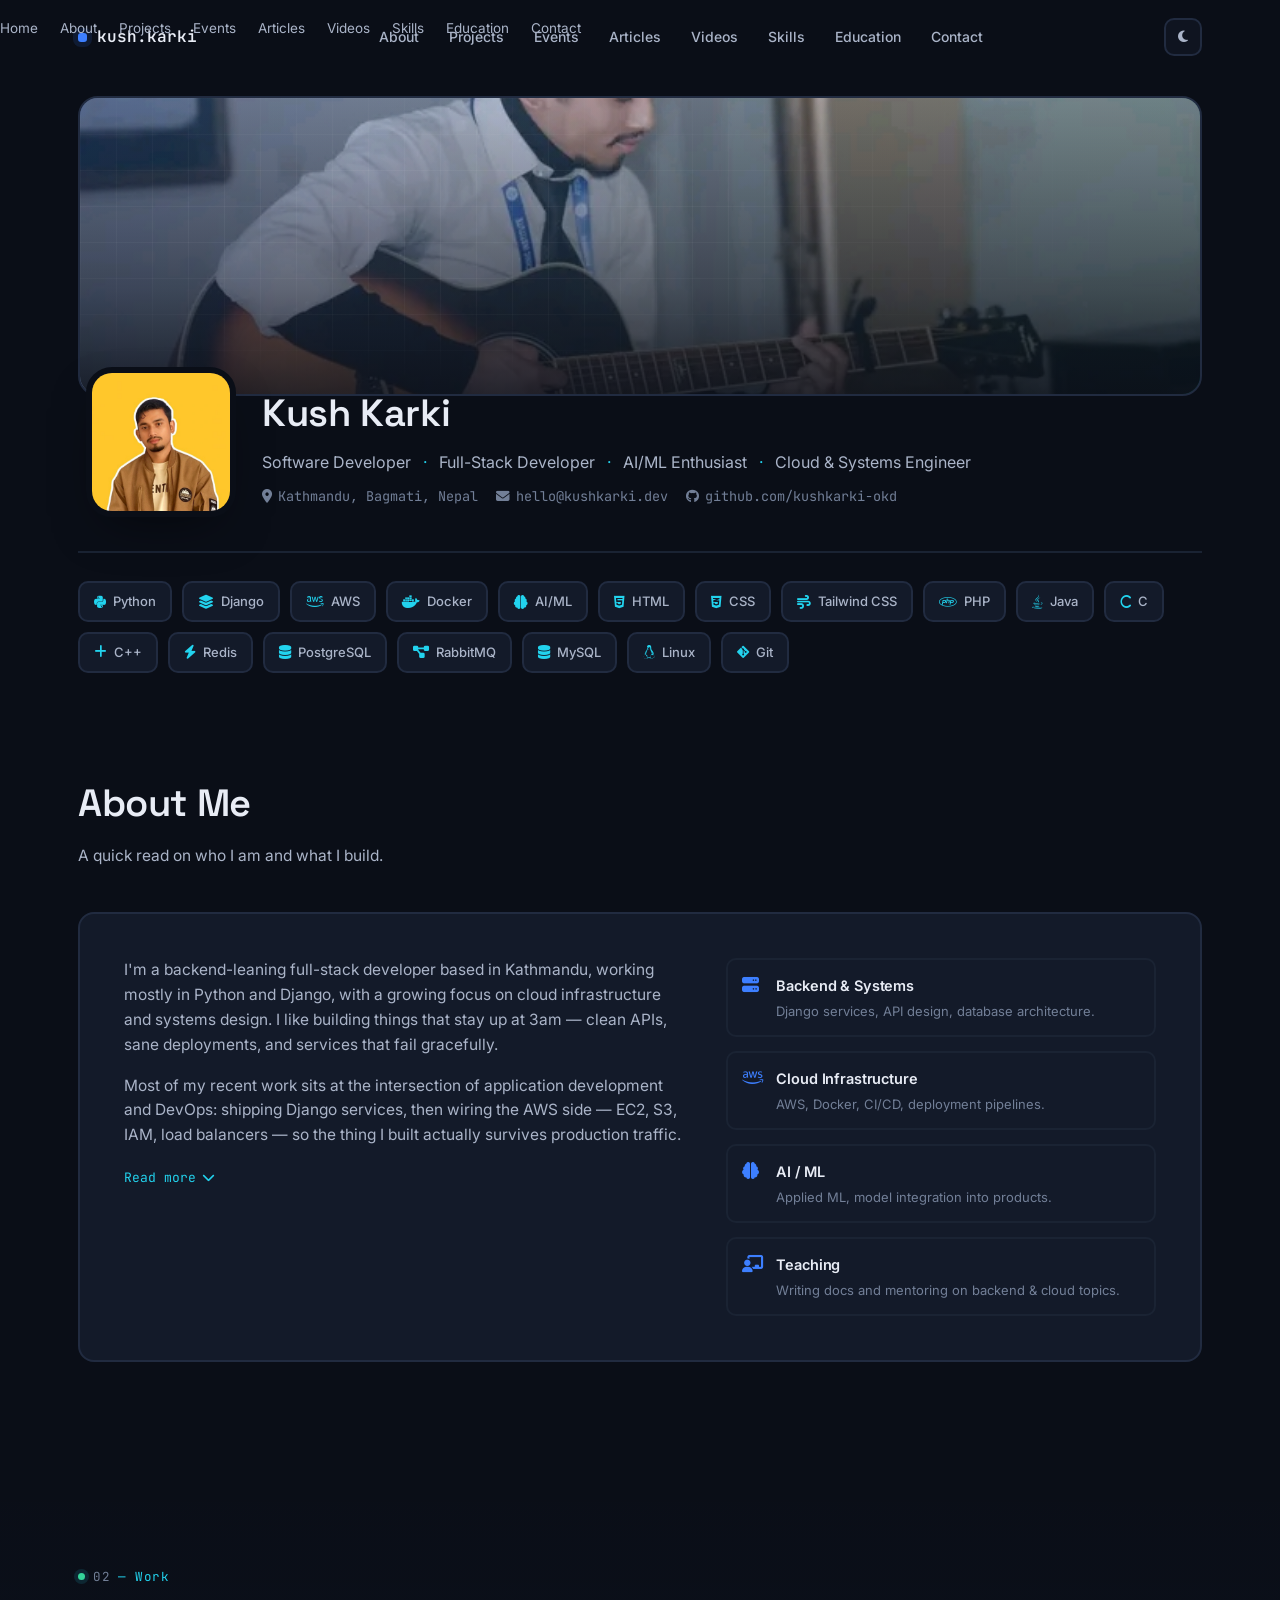
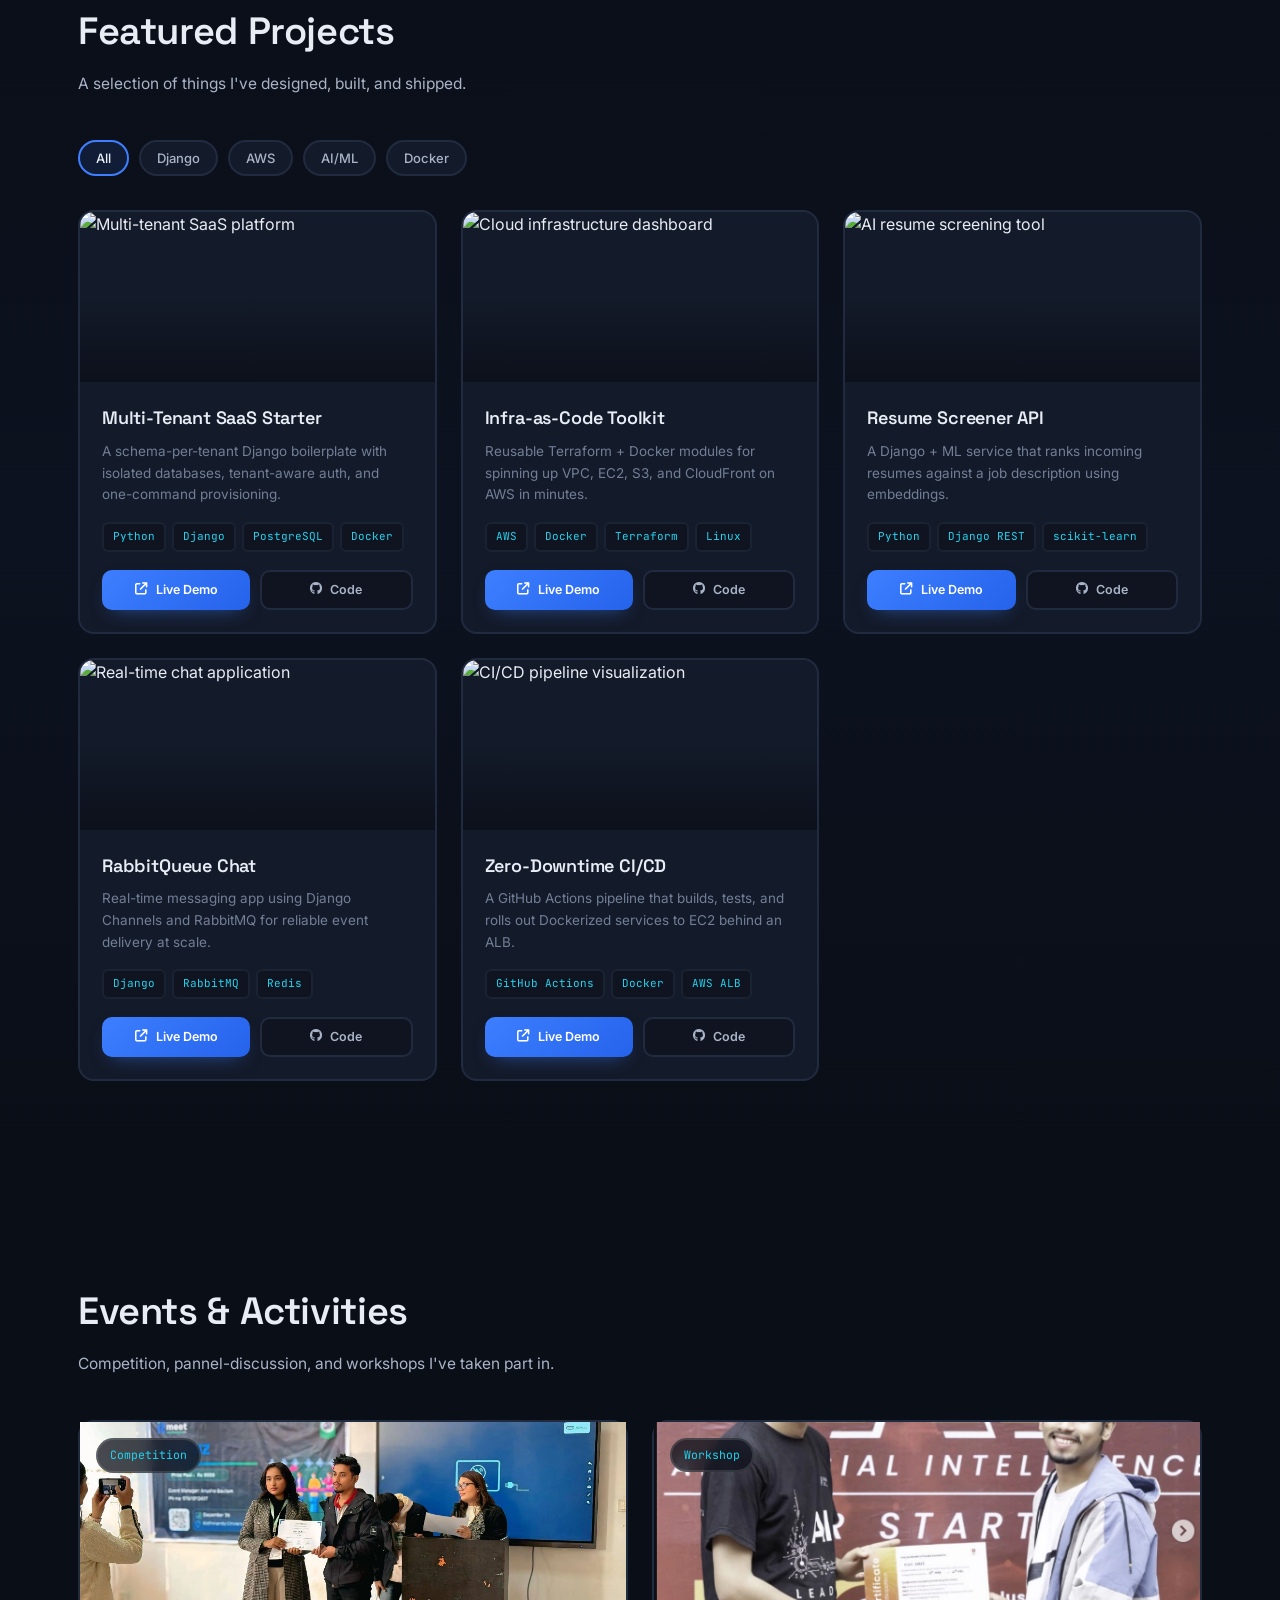
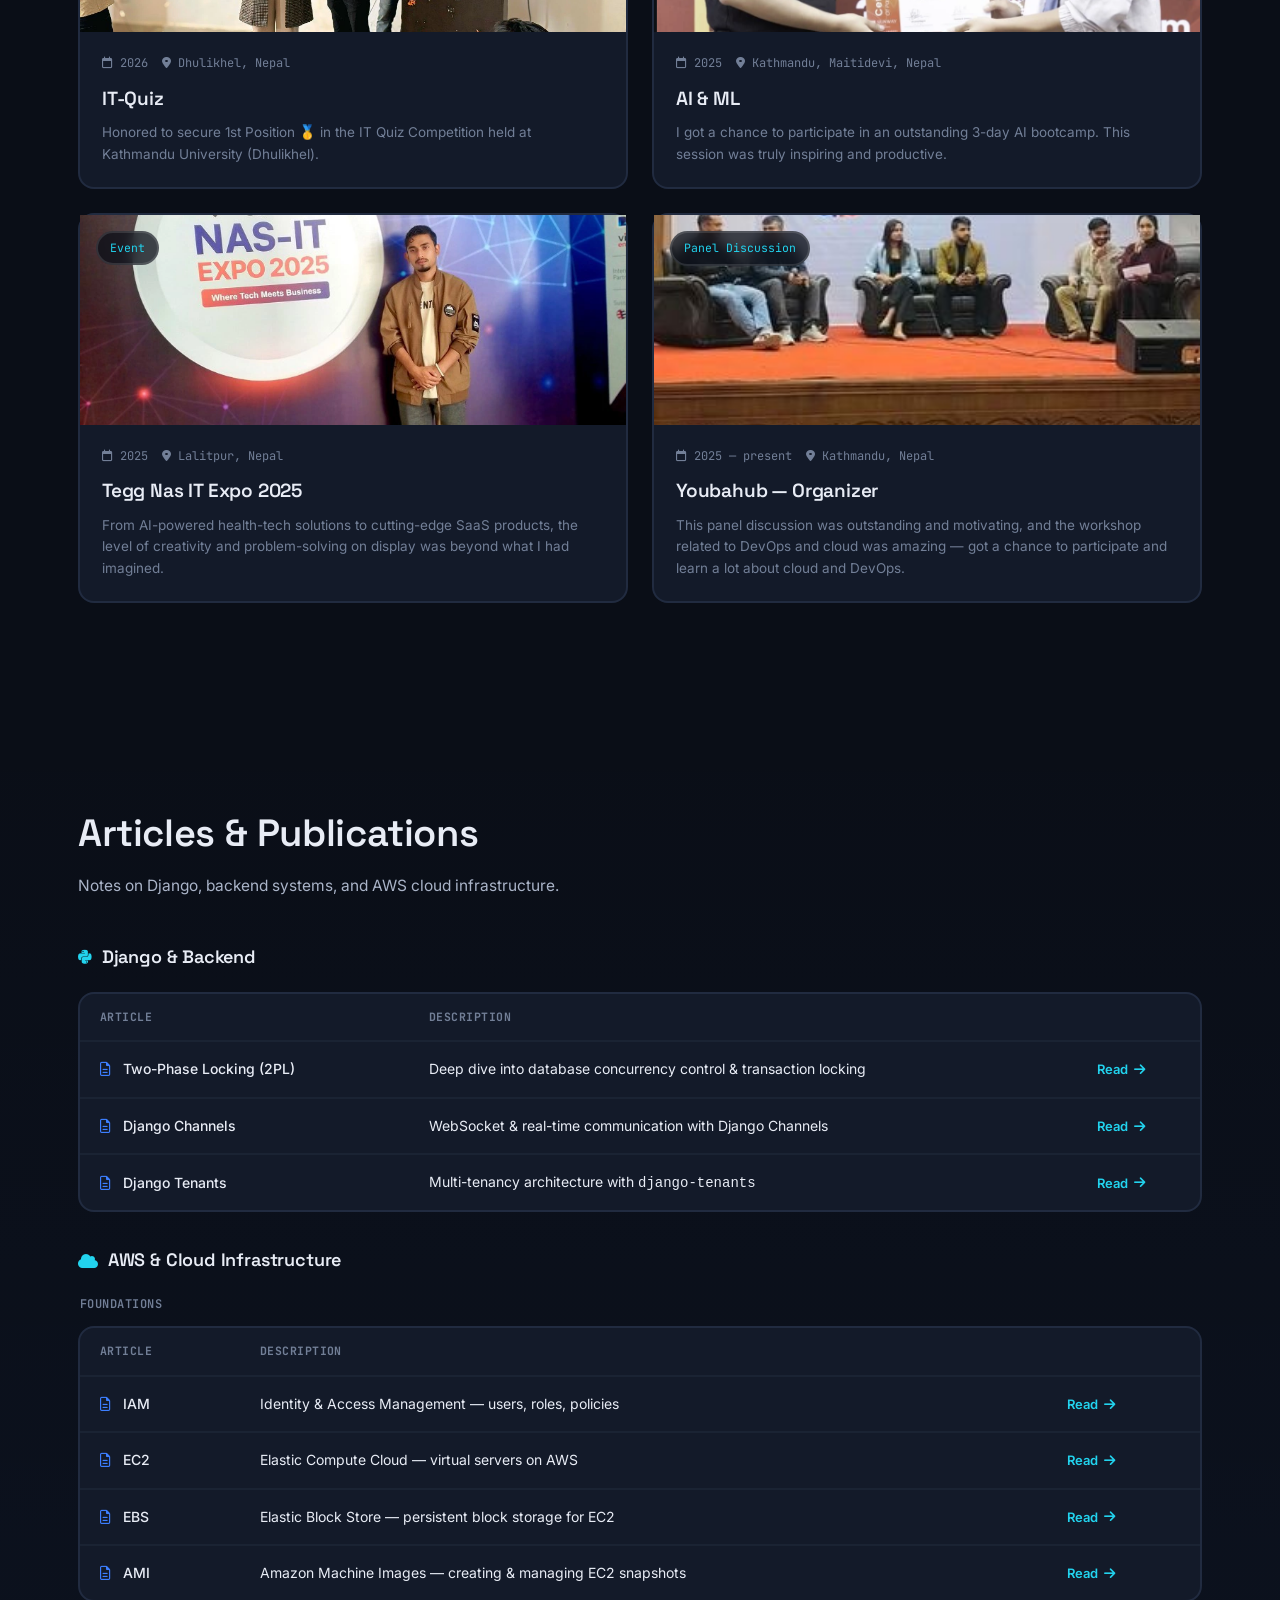
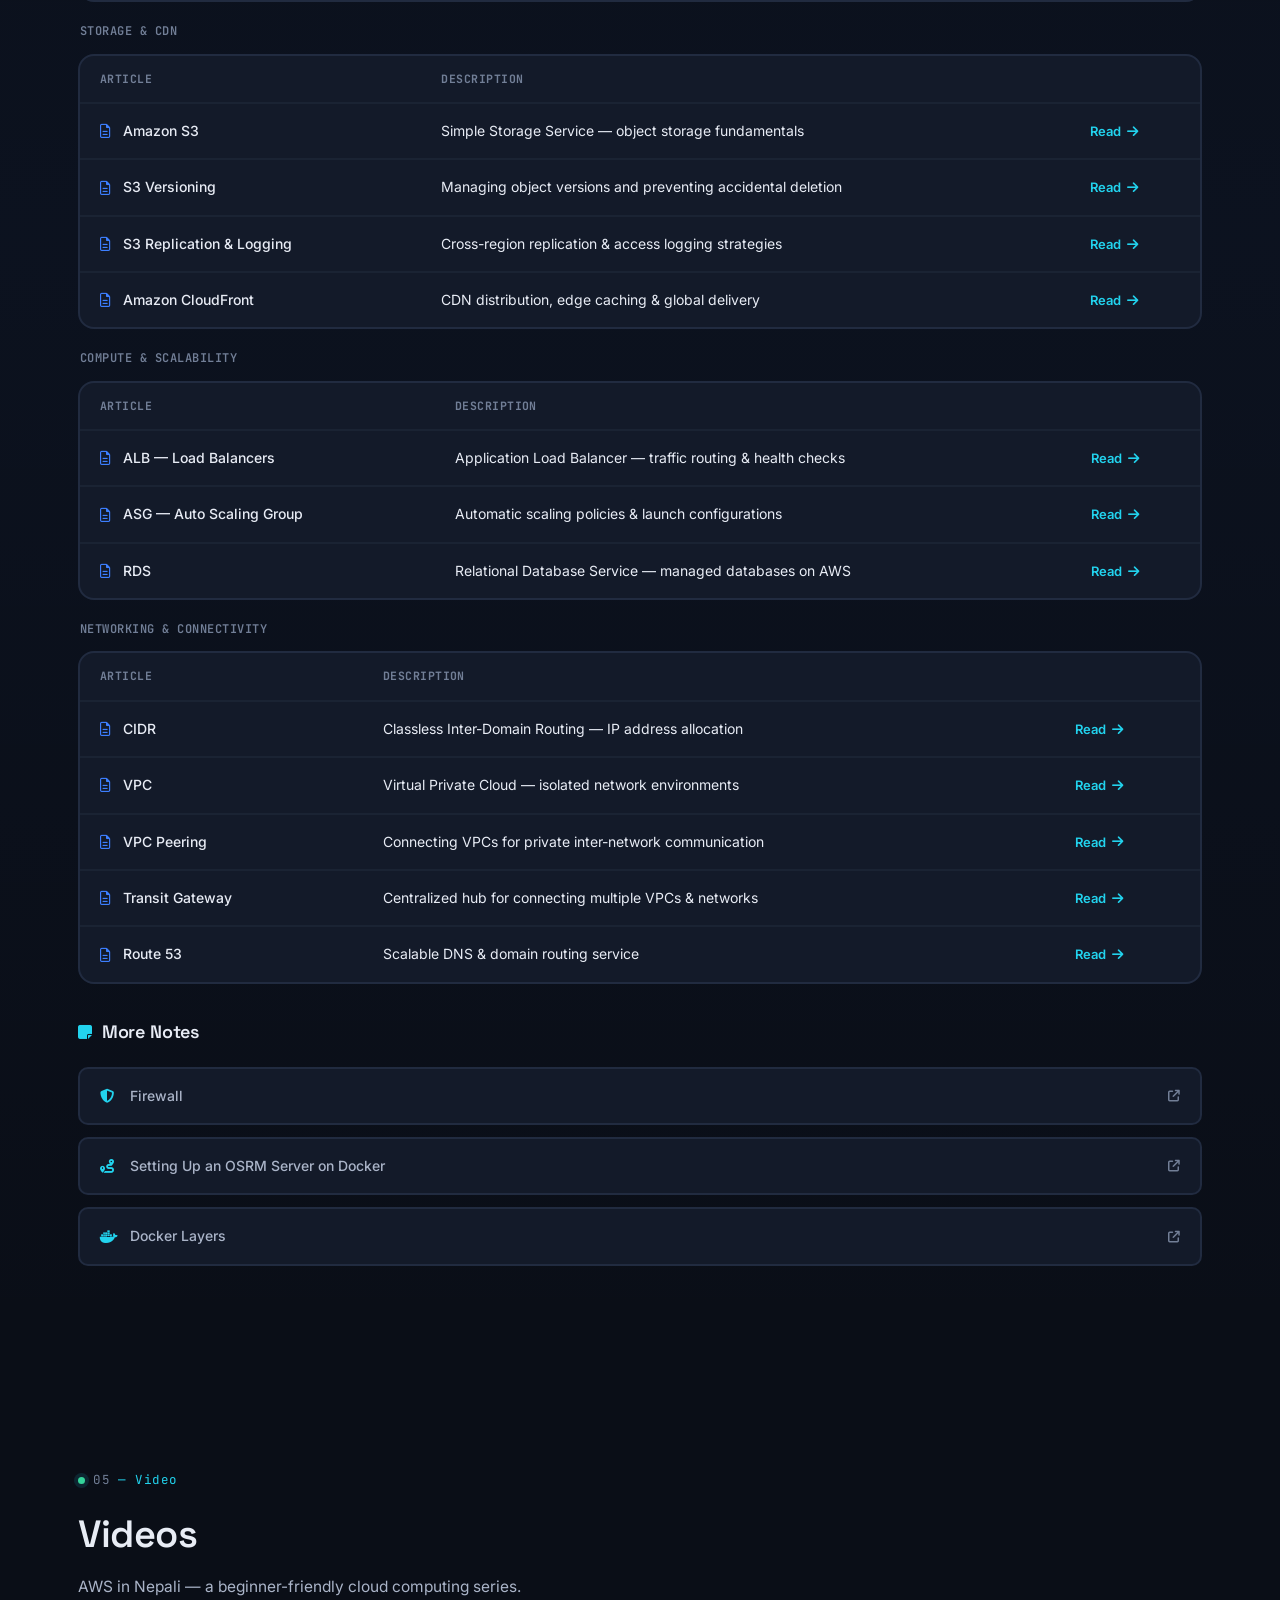
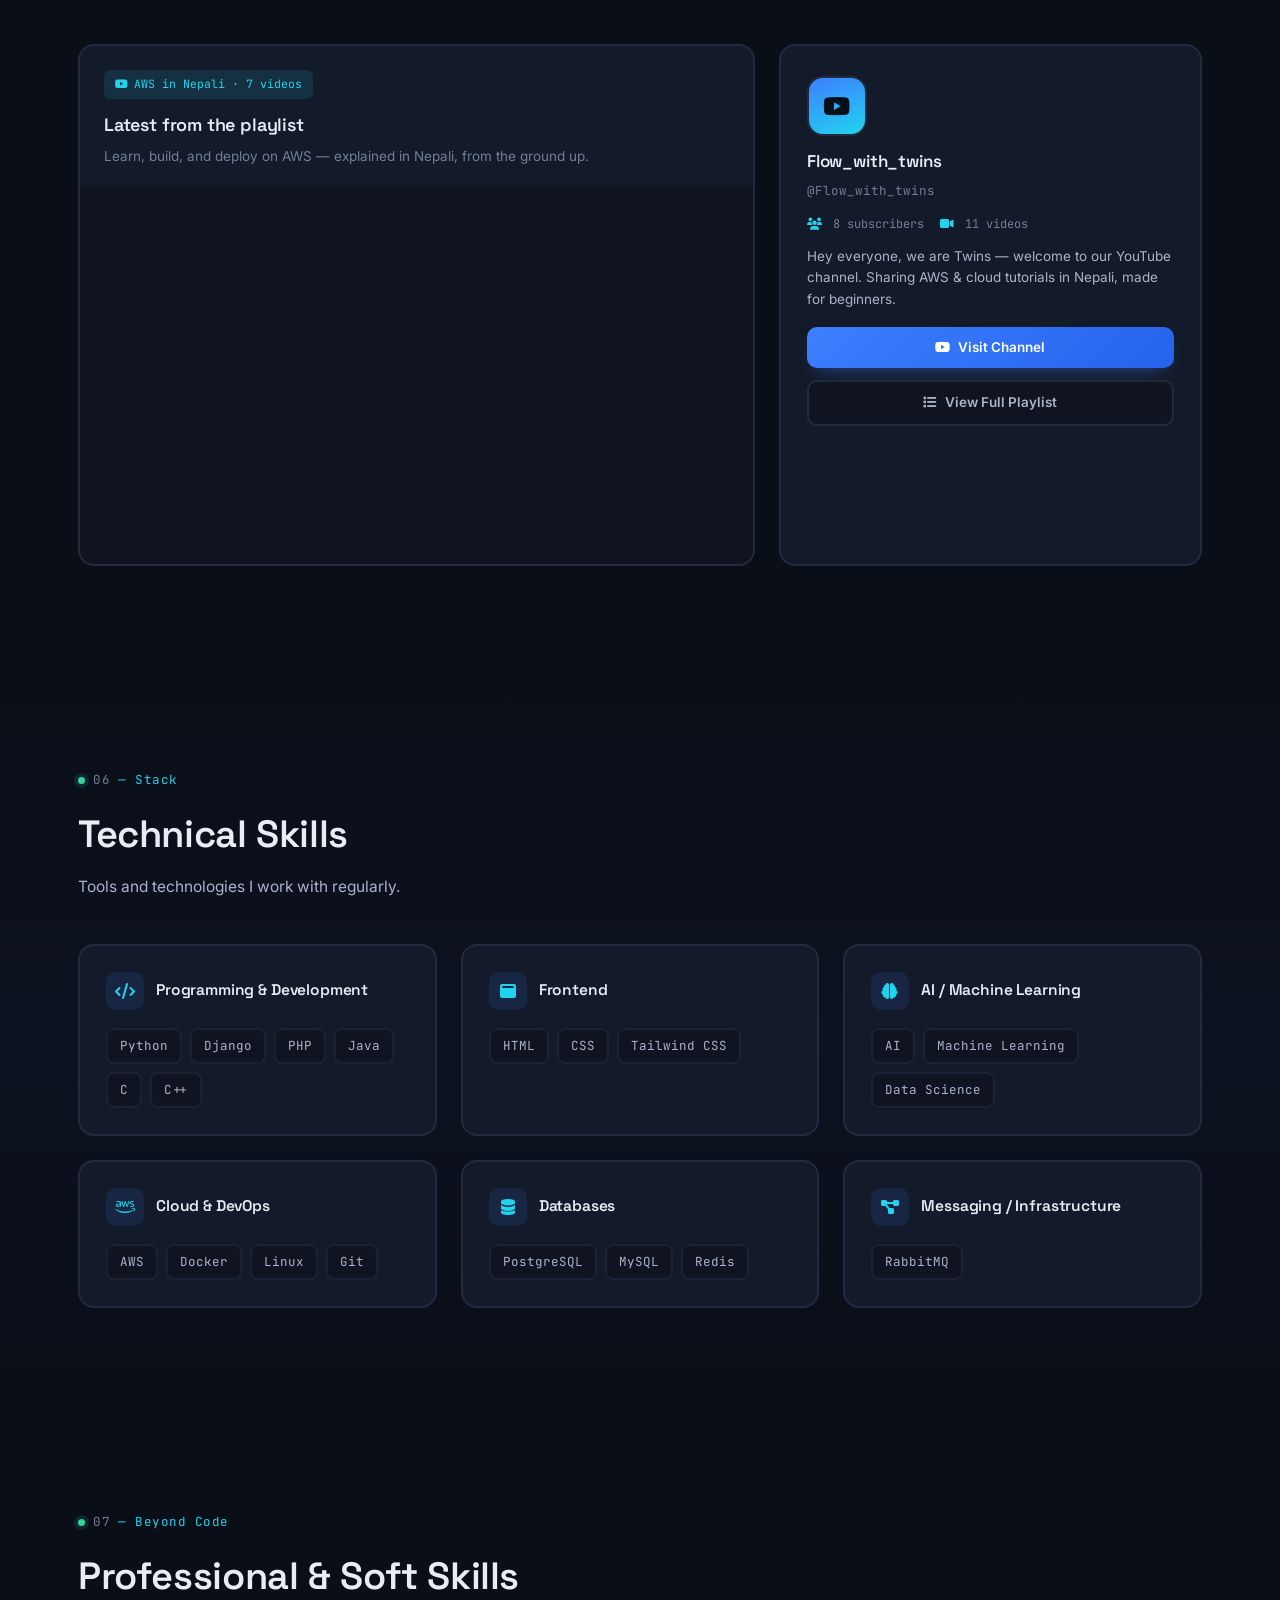
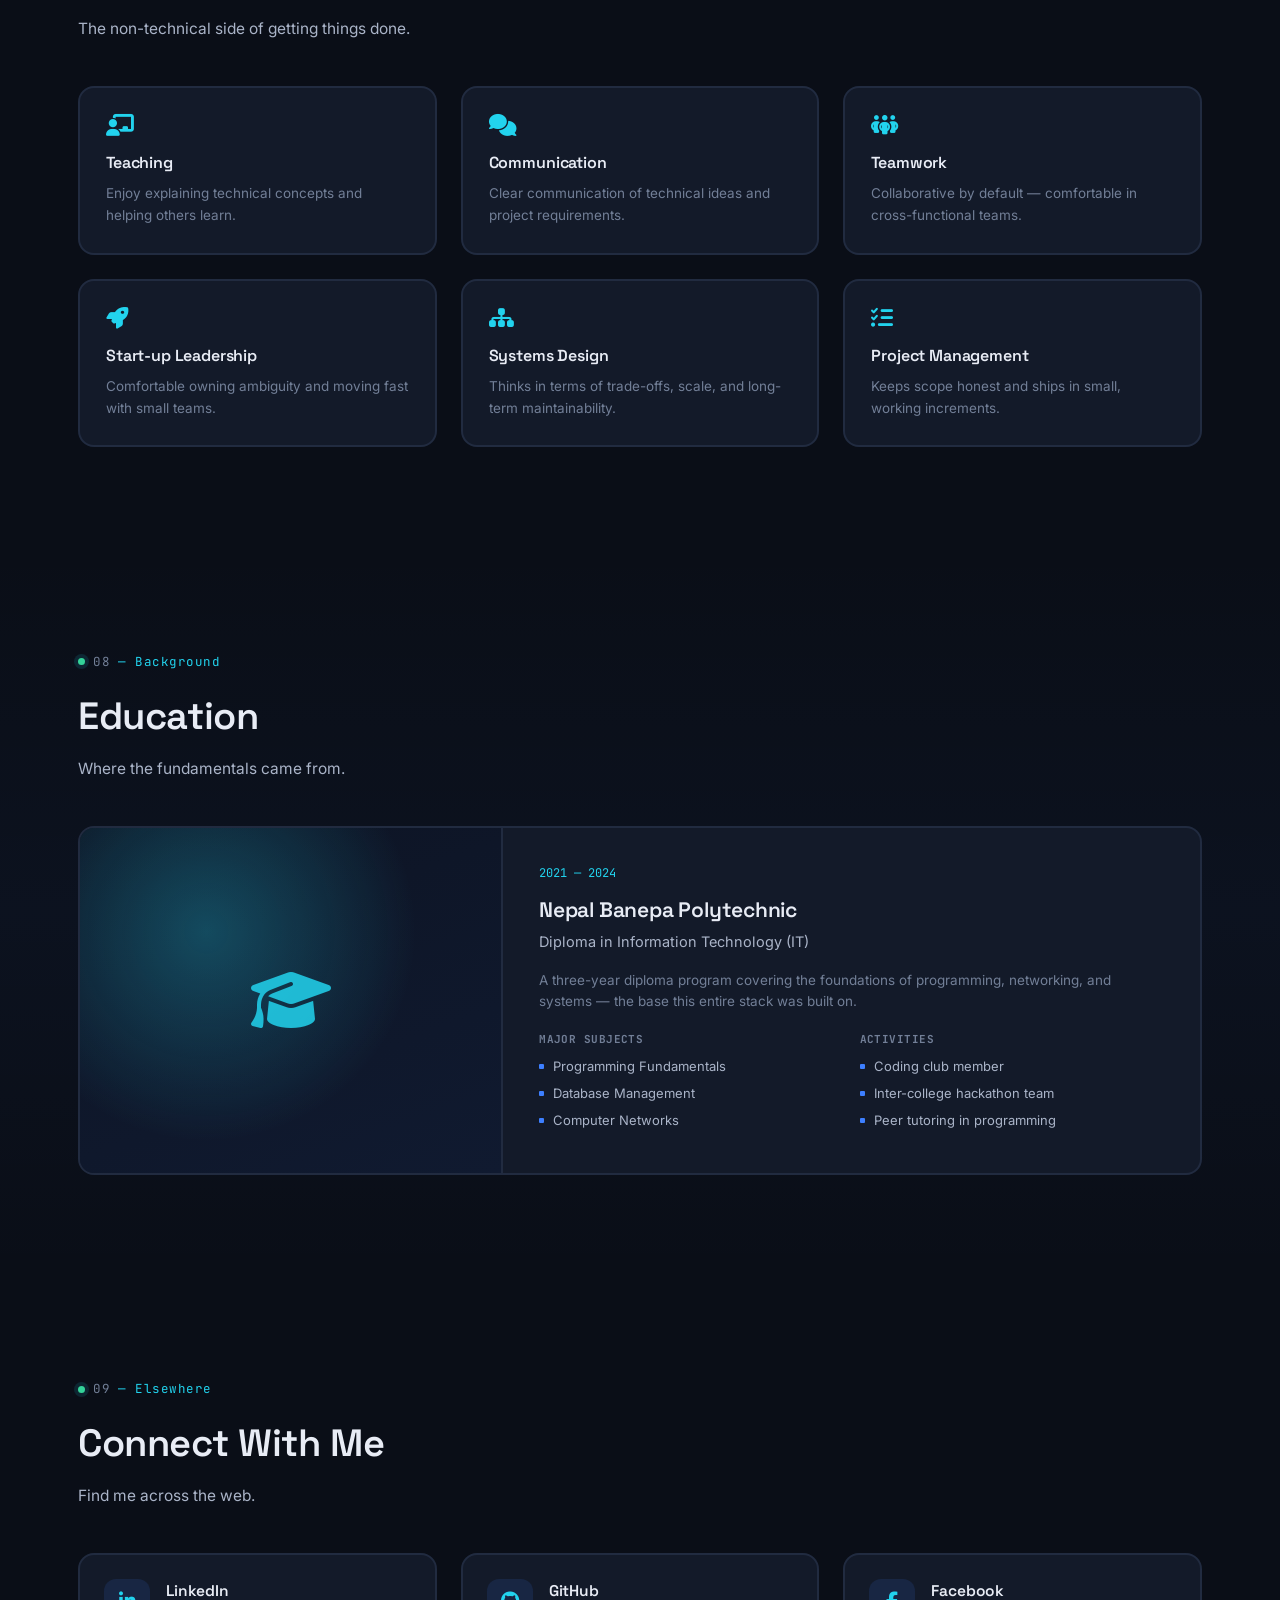
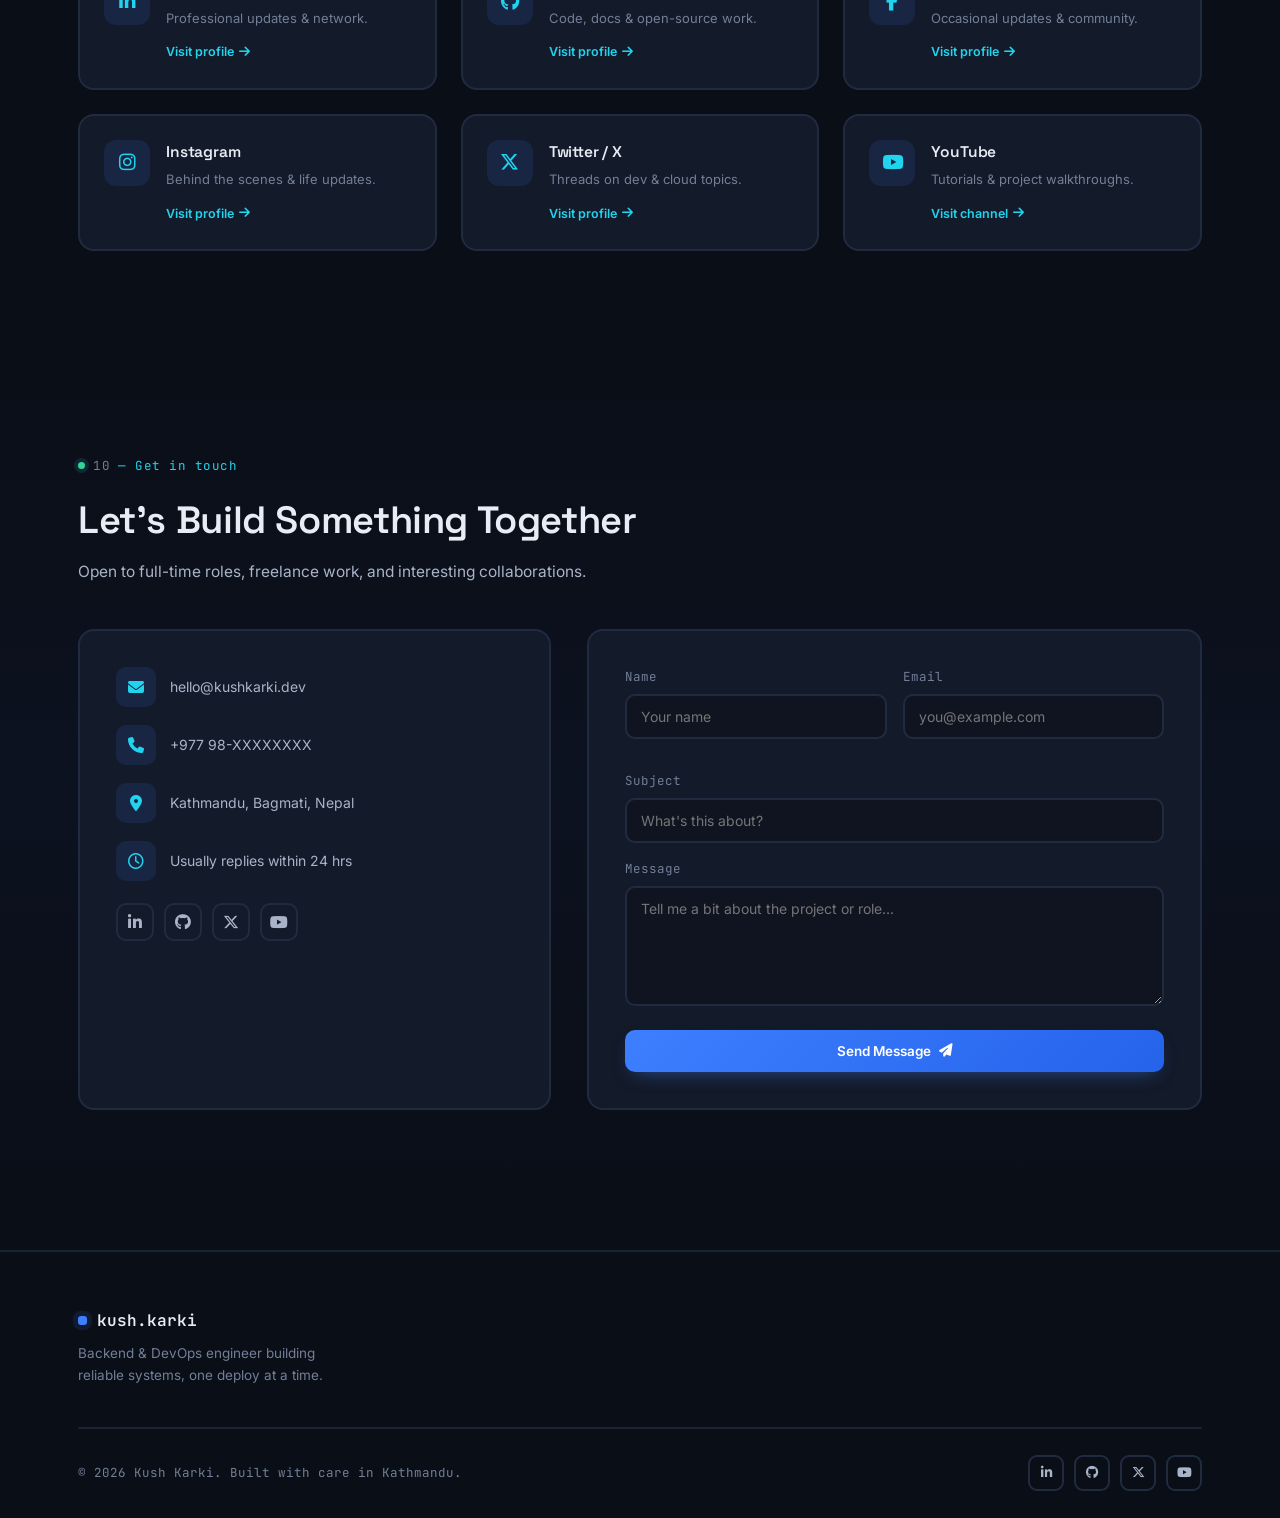
==== potfolio.html @ 8dac7d65 "my potfolio" ====
<!DOCTYPE html>
<html lang="en">
<head>
<meta charset="UTF-8">
<meta name="viewport" content="width=device-width, initial-scale=1.0">
<title>Kush Karki — Backend & DevOps Engineer</title>
<link rel="preconnect" href="https://fonts.googleapis.com">
<link href="https://fonts.googleapis.com/css2?family=Space+Grotesk:wght@400;500;600;700&family=Inter:wght@400;500;600;700&family=JetBrains+Mono:wght@400;500;600&display=swap" rel="stylesheet">
<link rel="stylesheet" href="https://cdnjs.cloudflare.com/ajax/libs/font-awesome/6.5.1/css/all.min.css">
<link rel="stylesheet" href="potfolio.css">
</head>
<body>


<div id="progress"></div>
 
<!-- NAV -->
<nav id="mainNav">
  <div class="wrap navrow">
    <a href="#home" class="logo"><span class="dot"></span>kush.karki</a>
    <ul class="navlinks" id="navLinks">
      <li><a href="#about">About</a></li>
      <li><a href="#projects">Projects</a></li>
      <li><a href="#events">Events</a></li>
      <li><a href="#articles">Articles</a></li>
      <li><a href="#videos">Videos</a></li>
      <li><a href="#skills">Skills</a></li>
      <li><a href="#education">Education</a></li>
      <li><a href="#contact">Contact</a></li>
    </ul>
    <div class="navactions">
      <button class="icon-btn" id="themeToggle" title="Toggle theme"><i class="fa-solid fa-moon"></i></button>
      <button class="icon-btn hamburger" id="hamburger" title="Menu"><i class="fa-solid fa-bars"></i></button>
    </div>
  </div>
</nav>
 
<header class="hero" id="home">
  <div class="wrap">
    <div class="cover">
      <img class="cover-img" src="img/cover.jpg" alt="Cover banner">
      <div class="cover-overlay"></div>
      <div class="grid-overlay"></div>
      <div class="code-float">def deploy(service):&nbsp;&nbsp;<br>&nbsp;&nbsp;build() -&gt; test()<br>&nbsp;&nbsp;push() -&gt; release()<br># status: healthy ✓</div>
    </div>
    <div class="profile-block">
      <img class="avatar" src="img/profile.png" alt="Kush Karki">
      <div class="profile-info">
        <br><br>
        <h1>Kush Karki</h1>
        <p class="headline">Software Developer <span class="sep">·</span> Full-Stack Developer <span class="sep">·</span> AI/ML Enthusiast <span class="sep">·</span> Cloud &amp; Systems Engineer</p>
        <div class="locline">
          <span><i class="fa-solid fa-location-dot"></i> Kathmandu, Bagmati, Nepal</span>
          <span><i class="fa-solid fa-envelope"></i> hello@kushkarki.dev</span>
          <span><i class="fa-brands fa-github"></i> github.com/kushkarki-okd</span>
        </div>
      </div>
    </div>
    <div class="stackbar reveal">
      <div class="badges">
        <span class="badge"><i class="fa-brands fa-python"></i>Python</span>
        <span class="badge"><i class="fa-solid fa-layer-group"></i>Django</span>
        <span class="badge"><i class="fa-brands fa-aws"></i>AWS</span>
        <span class="badge"><i class="fa-brands fa-docker"></i>Docker</span>
        <span class="badge"><i class="fa-solid fa-brain"></i>AI/ML</span>
        <span class="badge"><i class="fa-brands fa-html5"></i>HTML</span>
        <span class="badge"><i class="fa-brands fa-css3-alt"></i>CSS</span>
        <span class="badge"><i class="fa-solid fa-wind"></i>Tailwind CSS</span>
        <span class="badge"><i class="fa-brands fa-php"></i>PHP</span>
        <span class="badge"><i class="fa-brands fa-java"></i>Java</span>
        <span class="badge"><i class="fa-solid fa-c"></i>C</span>
        <span class="badge"><i class="fa-solid fa-plus"></i>C++</span>
        <span class="badge"><i class="fa-solid fa-bolt"></i>Redis</span>
        <span class="badge"><i class="fa-solid fa-database"></i>PostgreSQL</span>
        <span class="badge"><i class="fa-solid fa-diagram-project"></i>RabbitMQ</span>
        <span class="badge"><i class="fa-solid fa-database"></i>MySQL</span>
        <span class="badge"><i class="fa-brands fa-linux"></i>Linux</span>
        <span class="badge"><i class="fa-brands fa-git-alt"></i>Git</span>
      </div>
    </div>
  </div>
</header>
 
<!-- ABOUT -->
<section class="section" id="about">
  <div class="wrap">
    <div class="section-head reveal">
     
      <h2>About Me</h2>
      <p>A quick read on who I am and what I build.</p>
    </div>
    <div class="card about-card reveal">
      <div class="about-text">
        <p>I'm a backend-leaning full-stack developer based in Kathmandu, working mostly in Python and Django, with a growing focus on cloud infrastructure and systems design. I like building things that stay up at 3am — clean APIs, sane deployments, and services that fail gracefully.</p>
        <p>Most of my recent work sits at the intersection of application development and DevOps: shipping Django services, then wiring the AWS side — EC2, S3, IAM, load balancers — so the thing I built actually survives production traffic.</p>
        <div class="more-content" id="moreAbout">
          <p>I'm also curious about AI/ML and where it fits into everyday product work, not just research demos. Outside of shipping code, I enjoy breaking down technical concepts for other people — writing docs, mentoring juniors, and occasionally speaking at local meetups.</p>
          <p>Longer term, I'm drawn to the startup side of things: small teams, fast iteration, and owning a product end-to-end — from the database schema to the deploy pipeline.</p>
        </div>
        <button class="readmore" id="readMoreBtn">Read more <i class="fa-solid fa-chevron-down"></i></button>
      </div>
      <div class="focus-list">
        <div class="focus-item"><i class="fa-solid fa-server"></i><div><h4>Backend &amp; Systems</h4><p>Django services, API design, database architecture.</p></div></div>
        <div class="focus-item"><i class="fa-brands fa-aws"></i><div><h4>Cloud Infrastructure</h4><p>AWS, Docker, CI/CD, deployment pipelines.</p></div></div>
        <div class="focus-item"><i class="fa-solid fa-brain"></i><div><h4>AI / ML</h4><p>Applied ML, model integration into products.</p></div></div>
        <div class="focus-item"><i class="fa-solid fa-chalkboard-user"></i><div><h4>Teaching</h4><p>Writing docs and mentoring on backend &amp; cloud topics.</p></div></div>
      </div>
    </div>
  </div>
</section>

<!-- PROJECTS -->
<section class="section alt" id="projects">
  <div class="wrap">
    <div class="section-head reveal">
      <span class="eyebrow"><span class="prompt">02</span> — Work</span>
      <h2>Featured Projects</h2>
      <p>A selection of things I've designed, built, and shipped.</p>
    </div>
    <div class="filter-row reveal">
      <button class="filter-pill active" data-filter="all">All</button>
      <button class="filter-pill" data-filter="django">Django</button>
      <button class="filter-pill" data-filter="aws">AWS</button>
      <button class="filter-pill" data-filter="ai">AI/ML</button>
      <button class="filter-pill" data-filter="docker">Docker</button>
    </div>
    <div class="grid-3" id="projectGrid">

      <div class="card proj-card reveal" data-tags="django aws docker">
        <div class="proj-thumb"><img src="https://images.unsplash.com/photo-1555066931-4365d14bab8c?auto=format&fit=crop&w=600&q=60" alt="Multi-tenant SaaS platform"></div>
        <div class="proj-body">
          <h3>Multi-Tenant SaaS Starter</h3>
          <p>A schema-per-tenant Django boilerplate with isolated databases, tenant-aware auth, and one-command provisioning.</p>
          <div class="tech-row">
            <span class="tech-chip">Python</span><span class="tech-chip">Django</span><span class="tech-chip">PostgreSQL</span><span class="tech-chip">Docker</span>
          </div>
          <div class="proj-actions">
            <a class="btn btn-primary btn-sm" href="#"><i class="fa-solid fa-arrow-up-right-from-square"></i> Live Demo</a>
            <a class="btn btn-ghost btn-sm" href="#"><i class="fa-brands fa-github"></i> Code</a>
          </div>
        </div>
      </div>

      <div class="card proj-card reveal" data-tags="aws docker">
        <div class="proj-thumb"><img src="https://images.unsplash.com/photo-1667372393119-3d4c48d07fc9?auto=format&fit=crop&w=600&q=60" alt="Cloud infrastructure dashboard"></div>
        <div class="proj-body">
          <h3>Infra-as-Code Toolkit</h3>
          <p>Reusable Terraform + Docker modules for spinning up VPC, EC2, S3, and CloudFront on AWS in minutes.</p>
          <div class="tech-row">
            <span class="tech-chip">AWS</span><span class="tech-chip">Docker</span><span class="tech-chip">Terraform</span><span class="tech-chip">Linux</span>
          </div>
          <div class="proj-actions">
            <a class="btn btn-primary btn-sm" href="#"><i class="fa-solid fa-arrow-up-right-from-square"></i> Live Demo</a>
            <a class="btn btn-ghost btn-sm" href="#"><i class="fa-brands fa-github"></i> Code</a>
          </div>
        </div>
      </div>

      <div class="card proj-card reveal" data-tags="ai django">
        <div class="proj-thumb"><img src="https://images.unsplash.com/photo-1620712943543-bcc4688e7485?auto=format&fit=crop&w=600&q=60" alt="AI resume screening tool"></div>
        <div class="proj-body">
          <h3>Resume Screener API</h3>
          <p>A Django + ML service that ranks incoming resumes against a job description using embeddings.</p>
          <div class="tech-row">
            <span class="tech-chip">Python</span><span class="tech-chip">Django REST</span><span class="tech-chip">scikit-learn</span>
          </div>
          <div class="proj-actions">
            <a class="btn btn-primary btn-sm" href="#"><i class="fa-solid fa-arrow-up-right-from-square"></i> Live Demo</a>
            <a class="btn btn-ghost btn-sm" href="#"><i class="fa-brands fa-github"></i> Code</a>
          </div>
        </div>
      </div>

      <div class="card proj-card reveal" data-tags="django">
        <div class="proj-thumb"><img src="https://images.unsplash.com/photo-1518770660439-4636190af475?auto=format&fit=crop&w=600&q=60" alt="Real-time chat application"></div>
        <div class="proj-body">
          <h3>RabbitQueue Chat</h3>
          <p>Real-time messaging app using Django Channels and RabbitMQ for reliable event delivery at scale.</p>
          <div class="tech-row">
            <span class="tech-chip">Django</span><span class="tech-chip">RabbitMQ</span><span class="tech-chip">Redis</span>
          </div>
          <div class="proj-actions">
            <a class="btn btn-primary btn-sm" href="#"><i class="fa-solid fa-arrow-up-right-from-square"></i> Live Demo</a>
            <a class="btn btn-ghost btn-sm" href="#"><i class="fa-brands fa-github"></i> Code</a>
          </div>
        </div>
      </div>

      <div class="card proj-card reveal" data-tags="docker aws">
        <div class="proj-thumb"><img src="https://images.unsplash.com/photo-1526379879527-8559ecfcaec0?auto=format&fit=crop&w=600&q=60" alt="CI/CD pipeline visualization"></div>
        <div class="proj-body">
          <h3>Zero-Downtime CI/CD</h3>
          <p>A GitHub Actions pipeline that builds, tests, and rolls out Dockerized services to EC2 behind an ALB.</p>
          <div class="tech-row">
            <span class="tech-chip">GitHub Actions</span><span class="tech-chip">Docker</span><span class="tech-chip">AWS ALB</span>
          </div>
          <div class="proj-actions">
            <a class="btn btn-primary btn-sm" href="#"><i class="fa-solid fa-arrow-up-right-from-square"></i> Live Demo</a>
            <a class="btn btn-ghost btn-sm" href="#"><i class="fa-brands fa-github"></i> Code</a>
          </div>
        </div>
      </div>

    </div>
  </div>
</section>

<!-- EVENTS & ACTIVITIES -->
<section class="section" id="events">
  <div class="wrap">
    <div class="section-head reveal">
      
      <h2>Events &amp; Activities</h2>
      <p>Competition, pannel-discussion, and workshops I've taken part in.</p>
    </div>
    <div class="grid-2">
 
      <div class="card event-card reveal" onclick="openModal(this)"
        data-title="IT Quiz Competition — 1st Position"
        data-meta="2026 · Dhulikhel, Nepal"
        data-img="img/it quize.png"
        data-desc="Honored to secure 1st Position in the IT Quiz Competition held at Kathmandu University (Dhulikhel).">
        <div class="event-img"><img src="img/it quize.png" alt="IT Quiz Competition"><span class="event-tag">Competition</span></div>
        <div class="event-body">
          <div class="event-meta"><span><i class="fa-regular fa-calendar"></i> 2026</span><span><i class="fa-solid fa-location-dot"></i> Dhulikhel, Nepal</span></div>
          <h3>IT-Quiz</h3>
          <p>Honored to secure 1st Position 🥇 in the IT Quiz Competition held at Kathmandu University (Dhulikhel).</p>
        </div>
      </div>
 
      <div class="card event-card reveal" onclick="openModal(this)"
        data-title="AI &amp; ML Bootcamp"
        data-meta="2025 · Kathmandu, Maitidevi, Nepal"
        data-img="img/ai.png"
        data-desc="Got a chance to participate in an outstanding 3-day AI bootcamp. This session was truly inspiring and productive.">
        <div class="event-img"><img src="img/ai.png" alt="AI and ML bootcamp"><span class="event-tag">Workshop</span></div>
        <div class="event-body">
          <div class="event-meta"><span><i class="fa-regular fa-calendar"></i> 2025</span><span><i class="fa-solid fa-location-dot"></i> Kathmandu, Maitidevi, Nepal</span></div>
          <h3>AI &amp; ML</h3>
          <p>I got a chance to participate in an outstanding 3-day AI bootcamp. This session was truly inspiring and productive.</p>
        </div>
      </div>
 
      <div class="card event-card reveal" onclick="openModal(this)"
        data-title="Tegg Nas IT Expo 2025"
        data-meta="2025 · Lalitpur, Nepal"
        data-img="img/nas-it.png"
        data-desc="From AI-powered health-tech solutions to cutting-edge SaaS products, the level of creativity and problem-solving on display was beyond what I had imagined. I truly felt the real power of AI and technology shaping our future.">
        <div class="event-img"><img src="img/nas-it.png" alt="Tegg Nas IT Expo"><span class="event-tag">Event</span></div>
        <div class="event-body">
          <div class="event-meta"><span><i class="fa-regular fa-calendar"></i> 2025</span><span><i class="fa-solid fa-location-dot"></i> Lalitpur, Nepal</span></div>
          <h3>Tegg Nas IT Expo 2025</h3>
          <p>From AI-powered health-tech solutions to cutting-edge SaaS products, the level of creativity and problem-solving on display was beyond what I had imagined.</p>
        </div>
      </div>
 
      <div class="card event-card reveal" onclick="openModal(this)"
        data-title="Youbahub — Organizer"
        data-meta="2025 — present · Kathmandu, Nepal"
        data-img="img/pannel discussion.jpg"
        data-desc="This panel discussion was outstanding and motivating, and the workshop related to DevOps and cloud was amazing — got a chance to participate and learn a lot about cloud and DevOps.">
        <div class="event-img"><img src="img/pannel discussion.jpg" alt="Panel discussion"><span class="event-tag">Panel Discussion</span></div>
        <div class="event-body">
          <div class="event-meta"><span><i class="fa-regular fa-calendar"></i> 2025 — present</span><span><i class="fa-solid fa-location-dot"></i> Kathmandu, Nepal</span></div>
          <h3>Youbahub — Organizer</h3>
          <p>This panel discussion was outstanding and motivating, and the workshop related to DevOps and cloud was amazing — got a chance to participate and learn a lot about cloud and DevOps.</p>
        </div>
      </div>
 
    </div>
  </div>
</section>
 

<!-- ARTICLES -->
<section class="section alt" id="articles">
  <div class="wrap">
    <div class="section-head reveal">
      
      <h2>Articles &amp; Publications</h2>
      <p>Notes on Django, backend systems, and AWS cloud infrastructure.</p>
    </div>
 
    <div class="articles-wrap reveal">
 
  
      <!-- Django & Backend -->
      <div class="article-group">
        <h3 class="group-title"><i class="fa-brands fa-python"></i> Django &amp; Backend</h3>
        <div class="table-wrap">
          <table>
            <thead><tr><th>Article</th><th>Description</th><th></th></tr></thead>
            <tbody>
              <tr>
                <td data-label="Article"><span class="art-title"><i class="fa-regular fa-file-lines"></i>Two-Phase Locking (2PL)</span></td>
                <td data-label="Description">Deep dive into database concurrency control &amp; transaction locking</td>
                <td data-label="Read"><a class="read-link" href="https://www.notion.so/2PL-Two-phase-locking-23ba7493c9f780a8bc34c3fa4cb63b02?source=copy_link" target="_blank" rel="noopener">Read <i class="fa-solid fa-arrow-right"></i></a></td>
              </tr>
              <tr>
                <td data-label="Article"><span class="art-title"><i class="fa-regular fa-file-lines"></i>Django Channels</span></td>
                <td data-label="Description">WebSocket &amp; real-time communication with Django Channels</td>
                <td data-label="Read"><a class="read-link" href="https://www.notion.so/The-power-of-Django-channels-25aa7493c9f78072b196d1c9be2383e1?source=copy_link" target="_blank" rel="noopener">Read <i class="fa-solid fa-arrow-right"></i></a></td>
              </tr>
              <tr>
                <td data-label="Article"><span class="art-title"><i class="fa-regular fa-file-lines"></i>Django Tenants</span></td>
                <td data-label="Description">Multi-tenancy architecture with <code>django-tenants</code></td>
                <td data-label="Read"><a class="read-link" href="https://www.notion.so/Django-Tenant-223a7493c9f780899877cd62363c7fa8?source=copy_link" target="_blank" rel="noopener">Read <i class="fa-solid fa-arrow-right"></i></a></td>
              </tr>
            </tbody>
          </table>
        </div>
      </div>
 
      <!-- AWS & Cloud Infrastructure -->
      <div class="article-group">
        <h3 class="group-title"><i class="fa-solid fa-cloud"></i> AWS &amp; Cloud Infrastructure</h3>
 
        <div class="article-subgroup">
          <h4 class="subgroup-title">Foundations</h4>
          <div class="table-wrap">
            <table>
              <thead><tr><th>Article</th><th>Description</th><th></th></tr></thead>
              <tbody>
                <tr>
                  <td data-label="Article"><span class="art-title"><i class="fa-regular fa-file-lines"></i>IAM</span></td>
                  <td data-label="Description">Identity &amp; Access Management — users, roles, policies</td>
                  <td data-label="Read"><a class="read-link" href="https://www.notion.so/IAM-Identity-and-Access-Management-274a7493c9f7804ab8f0ff2b51c6ea73?source=copy_link" target="_blank" rel="noopener">Read <i class="fa-solid fa-arrow-right"></i></a></td>
                </tr>
                <tr>
                  <td data-label="Article"><span class="art-title"><i class="fa-regular fa-file-lines"></i>EC2</span></td>
                  <td data-label="Description">Elastic Compute Cloud — virtual servers on AWS</td>
                  <td data-label="Read"><a class="read-link" href="https://www.notion.so/EC2-Elastic-Compute-Cloud-271a7493c9f78019b25bc971982e0f91?source=copy_link" target="_blank" rel="noopener">Read <i class="fa-solid fa-arrow-right"></i></a></td>
                </tr>
                <tr>
                  <td data-label="Article"><span class="art-title"><i class="fa-regular fa-file-lines"></i>EBS</span></td>
                  <td data-label="Description">Elastic Block Store — persistent block storage for EC2</td>
                  <td data-label="Read"><a class="read-link" href="https://www.notion.so/EBS-Elastic-Block-Store-27aa7493c9f780b99d85f919c8c36994?source=copy_link" target="_blank" rel="noopener">Read <i class="fa-solid fa-arrow-right"></i></a></td>
                </tr>
                <tr>
                  <td data-label="Article"><span class="art-title"><i class="fa-regular fa-file-lines"></i>AMI</span></td>
                  <td data-label="Description">Amazon Machine Images — creating &amp; managing EC2 snapshots</td>
                  <td data-label="Read"><a class="read-link" href="https://www.notion.so/AMI-Amazon-Machine-Image-27aa7493c9f780b8a70de55273ef0093?source=copy_link" target="_blank" rel="noopener">Read <i class="fa-solid fa-arrow-right"></i></a></td>
                </tr>
              </tbody>
            </table>
          </div>
        </div>
 
        <div class="article-subgroup">
          <h4 class="subgroup-title">Storage &amp; CDN</h4>
          <div class="table-wrap">
            <table>
              <thead><tr><th>Article</th><th>Description</th><th></th></tr></thead>
              <tbody>
                <tr>
                  <td data-label="Article"><span class="art-title"><i class="fa-regular fa-file-lines"></i>Amazon S3</span></td>
                  <td data-label="Description">Simple Storage Service — object storage fundamentals</td>
                  <td data-label="Read"><a class="read-link" href="https://www.notion.so/Amazon-s3-Simple-Storage-Service-27da7493c9f780e3abf2e60d5ad87d87?source=copy_link" target="_blank" rel="noopener">Read <i class="fa-solid fa-arrow-right"></i></a></td>
                </tr>
                <tr>
                  <td data-label="Article"><span class="art-title"><i class="fa-regular fa-file-lines"></i>S3 Versioning</span></td>
                  <td data-label="Description">Managing object versions and preventing accidental deletion</td>
                  <td data-label="Read"><a class="read-link" href="https://www.notion.so/Aws-s3-versioning-29ba7493c9f780c5b75fdf0fc45617e0?source=copy_link" target="_blank" rel="noopener">Read <i class="fa-solid fa-arrow-right"></i></a></td>
                </tr>
                <tr>
                  <td data-label="Article"><span class="art-title"><i class="fa-regular fa-file-lines"></i>S3 Replication &amp; Logging</span></td>
                  <td data-label="Description">Cross-region replication &amp; access logging strategies</td>
                  <td data-label="Read"><a class="read-link" href="https://www.notion.so/S3-Replication-and-S3-logging-29ba7493c9f780749491c098973896e2?source=copy_link" target="_blank" rel="noopener">Read <i class="fa-solid fa-arrow-right"></i></a></td>
                </tr>
                <tr>
                  <td data-label="Article"><span class="art-title"><i class="fa-regular fa-file-lines"></i>Amazon CloudFront</span></td>
                  <td data-label="Description">CDN distribution, edge caching &amp; global delivery</td>
                  <td data-label="Read"><a class="read-link" href="https://www.notion.so/Amazon-CloudFront-295a7493c9f78062a1c6ce241313d306?source=copy_link" target="_blank" rel="noopener">Read <i class="fa-solid fa-arrow-right"></i></a></td>
                </tr>
              </tbody>
            </table>
          </div>
        </div>
 
        <div class="article-subgroup">
          <h4 class="subgroup-title">Compute &amp; Scalability</h4>
          <div class="table-wrap">
            <table>
              <thead><tr><th>Article</th><th>Description</th><th></th></tr></thead>
              <tbody>
                <tr>
                  <td data-label="Article"><span class="art-title"><i class="fa-regular fa-file-lines"></i>ALB — Load Balancers</span></td>
                  <td data-label="Description">Application Load Balancer — traffic routing &amp; health checks</td>
                  <td data-label="Read"><a class="read-link" href="https://www.notion.so/AWS-Load-Balancers-290a7493c9f7809d8477dc7a133b4f01?source=copy_link" target="_blank" rel="noopener">Read <i class="fa-solid fa-arrow-right"></i></a></td>
                </tr>
                <tr>
                  <td data-label="Article"><span class="art-title"><i class="fa-regular fa-file-lines"></i>ASG — Auto Scaling Group</span></td>
                  <td data-label="Description">Automatic scaling policies &amp; launch configurations</td>
                  <td data-label="Read"><a class="read-link" href="https://www.notion.so/ASG-Auto-Scaling-group-295a7493c9f780be8f93c5c273bd21dd?source=copy_link" target="_blank" rel="noopener">Read <i class="fa-solid fa-arrow-right"></i></a></td>
                </tr>
                <tr>
                  <td data-label="Article"><span class="art-title"><i class="fa-regular fa-file-lines"></i>RDS</span></td>
                  <td data-label="Description">Relational Database Service — managed databases on AWS</td>
                  <td data-label="Read"><a class="read-link" href="https://www.notion.so/RDS-Relational-Database-Service-2bda7493c9f78097b883ebdae42139e7?source=copy_link" target="_blank" rel="noopener">Read <i class="fa-solid fa-arrow-right"></i></a></td>
                </tr>
              </tbody>
            </table>
          </div>
        </div>
 
        <div class="article-subgroup">
          <h4 class="subgroup-title">Networking &amp; Connectivity</h4>
          <div class="table-wrap">
            <table>
              <thead><tr><th>Article</th><th>Description</th><th></th></tr></thead>
              <tbody>
                <tr>
                  <td data-label="Article"><span class="art-title"><i class="fa-regular fa-file-lines"></i>CIDR</span></td>
                  <td data-label="Description">Classless Inter-Domain Routing — IP address allocation</td>
                  <td data-label="Read"><a class="read-link" href="https://www.notion.so/CIDR-Classless-Inter-Domain-Routing-2a2a7493c9f780e9b36cf8bf49761f83?source=copy_link" target="_blank" rel="noopener">Read <i class="fa-solid fa-arrow-right"></i></a></td>
                </tr>
                <tr>
                  <td data-label="Article"><span class="art-title"><i class="fa-regular fa-file-lines"></i>VPC</span></td>
                  <td data-label="Description">Virtual Private Cloud — isolated network environments</td>
                  <td data-label="Read"><a class="read-link" href="https://www.notion.so/VPC-Virtual-Private-Cloud-2a1a7493c9f780a8a76eca8eaa71cd18?source=copy_link" target="_blank" rel="noopener">Read <i class="fa-solid fa-arrow-right"></i></a></td>
                </tr>
                <tr>
                  <td data-label="Article"><span class="art-title"><i class="fa-regular fa-file-lines"></i>VPC Peering</span></td>
                  <td data-label="Description">Connecting VPCs for private inter-network communication</td>
                  <td data-label="Read"><a class="read-link" href="https://www.notion.so/VPC-Peering-2aca7493c9f780929868eb93fb87dbef?source=copy_link" target="_blank" rel="noopener">Read <i class="fa-solid fa-arrow-right"></i></a></td>
                </tr>
                <tr>
                  <td data-label="Article"><span class="art-title"><i class="fa-regular fa-file-lines"></i>Transit Gateway</span></td>
                  <td data-label="Description">Centralized hub for connecting multiple VPCs &amp; networks</td>
                  <td data-label="Read"><a class="read-link" href="https://www.notion.so/Transit-Gateway-TGW-2aea7493c9f780b587eef5547e35593e?source=copy_link" target="_blank" rel="noopener">Read <i class="fa-solid fa-arrow-right"></i></a></td>
                </tr>
                <tr>
                  <td data-label="Article"><span class="art-title"><i class="fa-regular fa-file-lines"></i>Route 53</span></td>
                  <td data-label="Description">Scalable DNS &amp; domain routing service</td>
                  <td data-label="Read"><a class="read-link" href="https://www.notion.so/Route-53-2b6a7493c9f780cd9d35f39568532c3b?source=copy_link" target="_blank" rel="noopener">Read <i class="fa-solid fa-arrow-right"></i></a></td>
                </tr>
              </tbody>
            </table>
          </div>
        </div>
      </div>
 
      <!-- More Notes -->
      <div class="article-group">
        <h3 class="group-title"><i class="fa-solid fa-note-sticky"></i> More Notes</h3>
        <div class="notes-list">
          <a class="note-link" href="https://steadfast-polyanthus-bde.notion.site/firewall-39ea7493c9f780e0aee6f8529d8ca790?pvs=143" target="_blank" rel="noopener">
            <i class="fa-solid fa-shield-halved"></i> Firewall <i class="fa-solid fa-arrow-up-right-from-square note-ext"></i>
          </a>
          <a class="note-link" href="https://steadfast-polyanthus-bde.notion.site/Setting-up-the-osrm-server-on-docker-3b6a7493c9f780308794dd28d410eb84?pvs=143" target="_blank" rel="noopener">
            <i class="fa-solid fa-route"></i> Setting Up an OSRM Server on Docker <i class="fa-solid fa-arrow-up-right-from-square note-ext"></i>
          </a>
          <a class="note-link" href="https://steadfast-polyanthus-bde.notion.site/Docker-layer-331a7493c9f780399a69e9ec37c02205?pvs=143" target="_blank" rel="noopener">
            <i class="fa-brands fa-docker"></i> Docker Layers <i class="fa-solid fa-arrow-up-right-from-square note-ext"></i>
          </a>
        </div>
      </div>
 
    </div>
  </div>
</section>

<!-- VIDEOS -->
<section class="section" id="videos">
  <div class="wrap">
    <div class="section-head reveal">
      <span class="eyebrow"><span class="prompt">05</span> — Video</span>
      <h2>Videos</h2>
      <p>AWS in Nepali — a beginner-friendly cloud computing series.</p>
    </div>
 
    <div class="video-row reveal">
 
      <!-- LEFT: live playlist embed, always shows the current videos -->
      <div class="card video-embed-card">
        <div class="video-embed-head">
          <span class="playlist-tag"><i class="fa-brands fa-youtube"></i> AWS in Nepali · 7 videos</span>
          <h4>Latest from the playlist</h4>
          <p>Learn, build, and deploy on AWS — explained in Nepali, from the ground up.</p>
        </div>
        <div class="video-embed-frame">
          <iframe
            src="https://www.youtube.com/embed/videoseries?list=PLeiuvPqC-op8"
            title="AWS in Nepali playlist"
            frameborder="0"
            allow="accelerometer; autoplay; clipboard-write; encrypted-media; gyroscope; picture-in-picture"
            allowfullscreen>
          </iframe>
        </div>
      </div>
 
      <!-- RIGHT: channel card -->
      <div class="card channel-card">
        <div class="channel-avatar"><i class="fa-brands fa-youtube"></i></div>
        <div class="channel-name">
          <h4>Flow_with_twins</h4>
          <span class="channel-handle">@Flow_with_twins</span>
        </div>
        <div class="channel-stats">
          <span><i class="fa-solid fa-users"></i> 8 subscribers</span>
          <span><i class="fa-solid fa-video"></i> 11 videos</span>
        </div>
        <p class="channel-desc">Hey everyone, we are Twins — welcome to our YouTube channel. Sharing AWS &amp; cloud tutorials in Nepali, made for beginners.</p>
        <a class="btn btn-primary" href="https://www.youtube.com/@Flow_with_twins" target="_blank" rel="noopener" style="width:100%;">
          <i class="fa-brands fa-youtube"></i> Visit Channel
        </a>
        <a class="btn btn-ghost" href="https://youtube.com/playlist?list=PLeiuvPqC-op8" target="_blank" rel="noopener" style="width:100%;">
          <i class="fa-solid fa-list"></i> View Full Playlist
        </a>
      </div>
 
    </div>
  </div>
</section>

<!-- TECHNICAL SKILLS -->
<section class="section alt" id="skills">
  <div class="wrap">
    <div class="section-head reveal">
      <span class="eyebrow"><span class="prompt">06</span> — Stack</span>
      <h2>Technical Skills</h2>
      <p>Tools and technologies I work with regularly.</p>
    </div>
    <div class="grid-3">
      <div class="card skill-cat reveal">
        <div class="cathead"><i class="fa-solid fa-code"></i><h4>Programming &amp; Development</h4></div>
        <div class="skill-tags"><span class="skill-tag">Python</span><span class="skill-tag">Django</span><span class="skill-tag">PHP</span><span class="skill-tag">Java</span><span class="skill-tag">C</span><span class="skill-tag">C++</span></div>
      </div>
      <div class="card skill-cat reveal">
        <div class="cathead"><i class="fa-solid fa-window-maximize"></i><h4>Frontend</h4></div>
        <div class="skill-tags"><span class="skill-tag">HTML</span><span class="skill-tag">CSS</span><span class="skill-tag">Tailwind CSS</span></div>
      </div>
      <div class="card skill-cat reveal">
        <div class="cathead"><i class="fa-solid fa-brain"></i><h4>AI / Machine Learning</h4></div>
        <div class="skill-tags"><span class="skill-tag">AI</span><span class="skill-tag">Machine Learning</span><span class="skill-tag">Data Science</span></div>
      </div>
      <div class="card skill-cat reveal">
        <div class="cathead"><i class="fa-brands fa-aws"></i><h4>Cloud &amp; DevOps</h4></div>
        <div class="skill-tags"><span class="skill-tag">AWS</span><span class="skill-tag">Docker</span><span class="skill-tag">Linux</span><span class="skill-tag">Git</span></div>
      </div>
      <div class="card skill-cat reveal">
        <div class="cathead"><i class="fa-solid fa-database"></i><h4>Databases</h4></div>
        <div class="skill-tags"><span class="skill-tag">PostgreSQL</span><span class="skill-tag">MySQL</span><span class="skill-tag">Redis</span></div>
      </div>
      <div class="card skill-cat reveal">
        <div class="cathead"><i class="fa-solid fa-diagram-project"></i><h4>Messaging / Infrastructure</h4></div>
        <div class="skill-tags"><span class="skill-tag">RabbitMQ</span></div>
      </div>
    </div>
  </div>
</section>

<!-- SOFT SKILLS -->
<section class="section" id="soft">
  <div class="wrap">
    <div class="section-head reveal">
      <span class="eyebrow"><span class="prompt">07</span> — Beyond Code</span>
      <h2>Professional &amp; Soft Skills</h2>
      <p>The non-technical side of getting things done.</p>
    </div>
    <div class="grid-3">
      <div class="card soft-card reveal"><i class="fa-solid fa-chalkboard-user"></i><h4>Teaching</h4><p>Enjoy explaining technical concepts and helping others learn.</p></div>
      <div class="card soft-card reveal"><i class="fa-solid fa-comments"></i><h4>Communication</h4><p>Clear communication of technical ideas and project requirements.</p></div>
      <div class="card soft-card reveal"><i class="fa-solid fa-people-group"></i><h4>Teamwork</h4><p>Collaborative by default — comfortable in cross-functional teams.</p></div>
      <div class="card soft-card reveal"><i class="fa-solid fa-rocket"></i><h4>Start-up Leadership</h4><p>Comfortable owning ambiguity and moving fast with small teams.</p></div>
      <div class="card soft-card reveal"><i class="fa-solid fa-sitemap"></i><h4>Systems Design</h4><p>Thinks in terms of trade-offs, scale, and long-term maintainability.</p></div>
      <div class="card soft-card reveal"><i class="fa-solid fa-list-check"></i><h4>Project Management</h4><p>Keeps scope honest and ships in small, working increments.</p></div>
    </div>
  </div>
</section>

<!-- EDUCATION -->
<section class="section alt" id="education">
  <div class="wrap">
    <div class="section-head reveal">
      <span class="eyebrow"><span class="prompt">08</span> — Background</span>
      <h2>Education</h2>
      <p>Where the fundamentals came from.</p>
    </div>
    <div class="card edu-card reveal">
      <div class="edu-visual"><i class="fa-solid fa-graduation-cap"></i></div>
      <div class="edu-content">
        <div class="period">2021 — 2024</div>
        <h3>Nepal Banepa Polytechnic</h3>
        <p class="degree">Diploma in Information Technology (IT)</p>
        <p class="desc">A three-year diploma program covering the foundations of programming, networking, and systems — the base this entire stack was built on.</p>
        <div class="edu-grid">
          <div>
            <h5>Major Subjects</h5>
            <ul><li>Programming Fundamentals</li><li>Database Management</li><li>Computer Networks</li></ul>
          </div>
          <div>
            <h5>Activities</h5>
            <ul><li>Coding club member</li><li>Inter-college hackathon team</li><li>Peer tutoring in programming</li></ul>
          </div>
        </div>
      </div>
    </div>
  </div>
</section>

<!-- SOCIAL -->
<section class="section" id="social">
  <div class="wrap">
    <div class="section-head reveal">
      <span class="eyebrow"><span class="prompt">09</span> — Elsewhere</span>
      <h2>Connect With Me</h2>
      <p>Find me across the web.</p>
    </div>
    <div class="grid-3">
      <div class="card social-card reveal"><div class="sicon"><i class="fa-brands fa-linkedin-in"></i></div><div><h4>LinkedIn</h4><p>Professional updates &amp; network.</p><a class="visit" href="#">Visit profile <i class="fa-solid fa-arrow-right"></i></a></div></div>
      <div class="card social-card reveal"><div class="sicon"><i class="fa-brands fa-github"></i></div><div><h4>GitHub</h4><p>Code, docs &amp; open-source work.</p><a class="visit" href="#">Visit profile <i class="fa-solid fa-arrow-right"></i></a></div></div>
      <div class="card social-card reveal"><div class="sicon"><i class="fa-brands fa-facebook-f"></i></div><div><h4>Facebook</h4><p>Occasional updates &amp; community.</p><a class="visit" href="#">Visit profile <i class="fa-solid fa-arrow-right"></i></a></div></div>
      <div class="card social-card reveal"><div class="sicon"><i class="fa-brands fa-instagram"></i></div><div><h4>Instagram</h4><p>Behind the scenes &amp; life updates.</p><a class="visit" href="#">Visit profile <i class="fa-solid fa-arrow-right"></i></a></div></div>
      <div class="card social-card reveal"><div class="sicon"><i class="fa-brands fa-x-twitter"></i></div><div><h4>Twitter / X</h4><p>Threads on dev &amp; cloud topics.</p><a class="visit" href="#">Visit profile <i class="fa-solid fa-arrow-right"></i></a></div></div>
      <div class="card social-card reveal"><div class="sicon"><i class="fa-brands fa-youtube"></i></div><div><h4>YouTube</h4><p>Tutorials &amp; project walkthroughs.</p><a class="visit" href="#">Visit channel <i class="fa-solid fa-arrow-right"></i></a></div></div>
    </div>
  </div>
</section>

<!-- CONTACT -->
<section class="section alt" id="contact">
  <div class="wrap">
    <div class="section-head reveal">
      <span class="eyebrow"><span class="prompt">10</span> — Get in touch</span>
      <h2>Let's Build Something Together</h2>
      <p>Open to full-time roles, freelance work, and interesting collaborations.</p>
    </div>
    <div class="contact-wrap reveal">
      <div class="card contact-side">
        <div class="cline"><i class="fa-solid fa-envelope"></i><span>hello@kushkarki.dev</span></div>
        <div class="cline"><i class="fa-solid fa-phone"></i><span>+977 98-XXXXXXXX</span></div>
        <div class="cline"><i class="fa-solid fa-location-dot"></i><span>Kathmandu, Bagmati, Nepal</span></div>
        <div class="cline"><i class="fa-regular fa-clock"></i><span>Usually replies within 24 hrs</span></div>
        <div class="mini-social">
          <a href="#"><i class="fa-brands fa-linkedin-in"></i></a>
          <a href="#"><i class="fa-brands fa-github"></i></a>
          <a href="#"><i class="fa-brands fa-x-twitter"></i></a>
          <a href="#"><i class="fa-brands fa-youtube"></i></a>
        </div>
      </div>
      <div class="card form-card">
        <div class="form-row">
          <div class="field"><label>Name</label><input type="text" placeholder="Your name"></div>
          <div class="field"><label>Email</label><input type="email" placeholder="you@example.com"></div>
        </div>
        <div class="field"><label>Subject</label><input type="text" placeholder="What's this about?"></div>
        <div class="field"><label>Message</label><textarea placeholder="Tell me a bit about the project or role..."></textarea></div>
        <button class="btn btn-primary" style="width:100%;padding:13px;">Send Message <i class="fa-solid fa-paper-plane"></i></button>
      </div>
    </div>
  </div>
</section>

<!-- FOOTER -->
<footer>
  <div class="wrap">
    <div class="foot-top">
      <div class="foot-brand">
        <a href="#home" class="logo"><span class="dot"></span>kush.karki</a>
        <p>Backend &amp; DevOps engineer building reliable systems, one deploy at a time.</p>
      </div>
      <nav class="foot-nav">
        <a href="#home">Home</a><a href="#about">About</a><a href="#projects">Projects</a><a href="#events">Events</a>
        <a href="#articles">Articles</a><a href="#videos">Videos</a><a href="#skills">Skills</a><a href="#education">Education</a><a href="#contact">Contact</a>
      </nav>
    </div>
    <div class="foot-bottom">
      <p>© 2026 Kush Karki. Built with care in Kathmandu.</p>
      <div class="foot-social">
        <a href="#"><i class="fa-brands fa-linkedin-in"></i></a>
        <a href="#"><i class="fa-brands fa-github"></i></a>
        <a href="#"><i class="fa-brands fa-x-twitter"></i></a>
        <a href="#"><i class="fa-brands fa-youtube"></i></a>
      </div>
    </div>
  </div>
</footer>

<button id="backtotop" title="Back to top"><i class="fa-solid fa-arrow-up"></i></button>

<!-- MODAL -->
<div class="modal-overlay" id="modalOverlay">
  <div class="modal-box">
    <button class="modal-close" onclick="closeModal()"><i class="fa-solid fa-xmark"></i></button>
    <div class="modal-img"><img id="modalImg" src="" alt=""></div>
    <div class="modal-body">
      <div class="event-meta" id="modalMeta"></div>
      <h3 id="modalTitle"></h3>
      <p id="modalDesc"></p>
    </div>
  </div>
</div>

<script>
// THEME TOGGLE
const themeBtn = document.getElementById('themeToggle');
themeBtn.addEventListener('click', ()=>{
  document.documentElement.classList.toggle('light');
  const icon = themeBtn.querySelector('i');
  icon.className = document.documentElement.classList.contains('light') ? 'fa-solid fa-sun' : 'fa-solid fa-moon';
});

// NAV scroll state + progress bar
const nav = document.getElementById('mainNav');
const progress = document.getElementById('progress');
const backtotop = document.getElementById('backtotop');
window.addEventListener('scroll', ()=>{
  nav.classList.toggle('scrolled', window.scrollY > 30);
  const h = document.documentElement;
  const scrolled = (h.scrollTop) / (h.scrollHeight - h.clientHeight) * 100;
  progress.style.width = scrolled + '%';
  backtotop.classList.toggle('show', window.scrollY > 500);
});
backtotop.addEventListener('click', ()=>window.scrollTo({top:0,behavior:'smooth'}));

// MOBILE MENU
const hamburger = document.getElementById('hamburger');
const navLinks = document.getElementById('navLinks');
hamburger.addEventListener('click', ()=>navLinks.classList.toggle('open'));
navLinks.querySelectorAll('a').forEach(a=>a.addEventListener('click', ()=>navLinks.classList.remove('open')));

// SCROLL REVEAL
const revealEls = document.querySelectorAll('.reveal');
const io = new IntersectionObserver((entries)=>{
  entries.forEach(e=>{ if(e.isIntersecting){ e.target.classList.add('in'); io.unobserve(e.target);} });
},{threshold:0.12});
revealEls.forEach(el=>io.observe(el));

// READ MORE
document.getElementById('readMoreBtn').addEventListener('click', function(){
  const more = document.getElementById('moreAbout');
  more.classList.toggle('open');
  this.innerHTML = more.classList.contains('open') ? 'Read less <i class="fa-solid fa-chevron-up"></i>' : 'Read more <i class="fa-solid fa-chevron-down"></i>';
});

// PROJECT FILTER
const pills = document.querySelectorAll('.filter-pill');
const projCards = document.querySelectorAll('#projectGrid .proj-card');
pills.forEach(p=>p.addEventListener('click', ()=>{
  pills.forEach(x=>x.classList.remove('active'));
  p.classList.add('active');
  const f = p.dataset.filter;
  projCards.forEach(c=>{
    const show = f==='all' || c.dataset.tags.includes(f);
    c.style.display = show ? '' : 'none';
  });
}));

// ARTICLE SEARCH
document.getElementById('articleSearch').addEventListener('input', function(){
  const q = this.value.toLowerCase();
  document.querySelectorAll('#articleTable tbody tr').forEach(row=>{
    row.style.display = row.textContent.toLowerCase().includes(q) ? '' : 'none';
  });
});

// EVENT MODAL
function openModal(el){
  document.getElementById('modalImg').src = el.dataset.img;
  document.getElementById('modalTitle').textContent = el.dataset.title;
  document.getElementById('modalMeta').innerHTML = `<span><i class="fa-regular fa-calendar"></i> ${el.dataset.meta}</span>`;
  document.getElementById('modalDesc').textContent = el.dataset.desc;
  document.getElementById('modalOverlay').classList.add('open');
}
function closeModal(){ document.getElementById('modalOverlay').classList.remove('open'); }
document.getElementById('modalOverlay').addEventListener('click', function(e){ if(e.target===this) closeModal(); });
document.addEventListener('keydown', e=>{ if(e.key==='Escape') closeModal(); });
</script>
</body>
</html>
---- potfolio.css ----
:root {
  /* surfaces */
  --bg: #0a0e17;
  --bg-elev: #0f1420;
  --bg-card: #131a29;
  --bg-card-hover: #161f31;

  /* borders */
  --border: #212b40;
  --border-soft: #1a2333;

  /* text */
  --text: #e8ecf5;
  --text-dim: #aab4c8;
  --text-mute: #727f97;

  /* accents */
  --accent: #3d7fff;
  --accent-2: #22d3ee;
  --accent-soft: rgba(61, 127, 255, 0.12);
  --accent-2-soft: rgba(34, 211, 238, 0.12);
  --green: #34d399;
  --amber: #f2b84b;

  /* geometry */
  --radius: 16px;
  --radius-sm: 10px;
  --maxw: 1180px;
  --shadow: 0 20px 50px -20px rgba(0, 0, 0, 0.55);

  /* type */
  --ff-display: 'Space Grotesk', sans-serif;
  --ff-body: 'Inter', sans-serif;
  --ff-mono: 'JetBrains Mono', monospace;
}

html.light {
  --bg: #f4f6fb;
  --bg-elev: #ffffff;
  --bg-card: #ffffff;
  --bg-card-hover: #f0f3fa;
  --border: #e1e6f0;
  --border-soft: #eaeef6;
  --text: #101828;
  --text-dim: #4b5468;
  --text-mute: #8791a5;
  --accent-soft: rgba(61, 127, 255, 0.08);
  --accent-2-soft: rgba(34, 211, 238, 0.10);
  --shadow: 0 20px 50px -25px rgba(30, 40, 70, 0.25);
}



* {
  margin: 0;
  padding: 0;
  box-sizing: border-box;
}

html {
  scroll-behavior: smooth;
}

body {
  background: var(--bg);
  color: var(--text);
  font-family: var(--ff-body);
  line-height: 1.6;
  -webkit-font-smoothing: antialiased;
  transition: background 0.35s ease, color 0.35s ease;
  overflow-x: hidden;
}
img {
  max-width: 100%;
  display: block;
}
 
a {
  color: inherit;
  text-decoration: none;
}
 
ul {
  list-style: none;
}
 
button {
  font-family: inherit;
  cursor: pointer;
  border: none;
  background: none;
  color: inherit;
}
 
input,
textarea {
  font-family: inherit;
}
 
::selection {
  background: var(--accent);
  color: #fff;
}
 
::-webkit-scrollbar {
  width: 10px;
}
 
::-webkit-scrollbar-track {
  background: var(--bg);
}
 
::-webkit-scrollbar-thumb {
  background: var(--border);
  border-radius: 10px;
}
 
 
h1, h2, h3, h4 {
  font-family: var(--ff-display);
  letter-spacing: -0.01em;
  font-weight: 600;
}
 
.eyebrow {
  font-family: var(--ff-mono);
  font-size: 12.5px;
  letter-spacing: 0.04em;
  color: var(--accent-2);
  display: inline-flex;
  align-items: center;
  gap: 8px;
  margin-bottom: 14px;
}
 
.eyebrow::before {
  content: '';
  width: 7px;
  height: 7px;
  border-radius: 50%;
  background: var(--green);
  box-shadow: 0 0 0 4px var(--accent-2-soft);
}
 
.eyebrow .prompt {
  color: var(--text-mute);
}
 
.section-num {
  font-family: var(--ff-mono);
  color: var(--text-mute);
  font-size: 12.5px;
  margin-bottom: 10px;
  display: block;
}
.wrap {
  max-width: var(--maxw);
  margin: 0 auto;
  padding: 0 28px;
}
 
.section {
  padding: 100px 0;
  position: relative;
}
 
.section.alt {
  background: linear-gradient(180deg, transparent, rgba(61, 127, 255, 0.035), transparent);
}
 
.section-head {
  max-width: 640px;
  margin-bottom: 44px;
}
 
.section-head h2 {
  font-size: clamp(28px, 3.6vw, 38px);
  margin-bottom: 10px;
}
 
.section-head p {
  color: var(--text-dim);
  font-size: 15.5px;
}
 
.reveal {
  opacity: 0;
  transform: translateY(24px);
  transition: opacity 0.7s cubic-bezier(.2, .7, .2, 1), transform 0.7s cubic-bezier(.2, .7, .2, 1);
}
 
.reveal.in {
  opacity: 1;
  transform: none;
}
 
 
#progress {
  position: fixed;
  top: 0;
  left: 0;
  height: 3px;
  background: linear-gradient(90deg, var(--accent), var(--accent-2));
  z-index: 999;
  width: 0%;
  transition: width 0.1s linear;
}
 
 
nav {
  position: fixed;
  top: 0;
  left: 0;
  right: 0;
  z-index: 900;
  padding: 18px 0;
  transition: background 0.35s ease, border-color 0.35s ease, padding 0.35s ease;
  border-bottom: 2px solid transparent;
}
 
nav.scrolled {
  background: color-mix(in srgb, var(--bg) 78%, transparent);
  backdrop-filter: blur(14px);
  -webkit-backdrop-filter: blur(14px);
  border-bottom: 2px solid var(--border-soft);
  padding: 13px 0;
}
 
.navrow {
  display: flex;
  align-items: center;
  justify-content: space-between;
}
 
.logo {
  font-family: var(--ff-mono);
  font-weight: 600;
  font-size: 16px;
  display: flex;
  align-items: center;
  gap: 10px;
  color: var(--text);
}
 
.logo .dot {
  width: 9px;
  height: 9px;
  border-radius: 3px;
  background: var(--accent);
  box-shadow: 0 0 0 5px var(--accent-soft);
}
 
.navlinks {
  display: flex;
  gap: 30px;
  align-items: center;
}
 
.navlinks a {
  font-size: 14px;
  color: var(--text-dim);
  font-weight: 500;
  position: relative;
  padding: 4px 0;
}
 
.navlinks a:hover {
  color: var(--text);
}
 
.navlinks a::after {
  content: '';
  position: absolute;
  left: 0;
  bottom: -2px;
  width: 0;
  height: 1.5px;
  background: var(--accent-2);
  transition: width 0.25s ease;
}
 
.navlinks a:hover::after {
  width: 100%;
}
 
.navactions {
  display: flex;
  align-items: center;
  gap: 10px;
}
 
.icon-btn {
  width: 38px;
  height: 38px;
  border-radius: 10px;
  border: 2px solid var(--border);
  display: flex;
  align-items: center;
  justify-content: center;
  color: var(--text-dim);
  transition: 0.2s ease;
  background: var(--bg-elev);
}
 
.icon-btn:hover {
  color: var(--text);
  border-color: var(--accent);
  background: var(--accent-soft);
}
 
.hamburger {
  display: none;
}
 
 
.hero {
  padding-top: 96px;
}
 
.cover {
  position: relative;
  height: 300px;
  border-radius: 20px;
  overflow: hidden;
  background:
    radial-gradient(circle at 15% 20%, rgba(61, 127, 255, 0.5), transparent 45%),
    radial-gradient(circle at 85% 80%, rgba(34, 211, 238, 0.4), transparent 45%),
    linear-gradient(135deg, #0d1424 0%, #101a30 55%, #0a2a3a 100%);
  border: 2px solid var(--border);
}
 
.cover-img {
  position: absolute;
  inset: 0;
  width: 100%;
  height: 100%;
  object-fit: cover;
  object-position: center;
  /* if the image fails to load, the gradient on .cover shows through */
}
 
.cover-overlay {
  position: absolute;
  inset: 0;
  background:
    linear-gradient(180deg, rgba(10, 14, 23, 0.15) 0%, rgba(10, 14, 23, 0.55) 65%, rgba(10, 14, 23, 0.85) 100%),
    linear-gradient(100deg, rgba(61, 127, 255, 0.25), rgba(34, 211, 238, 0.12));
  mix-blend-mode: normal;
}
 
.cover .grid-overlay {
  position: absolute;
  inset: 0;
  background-image:
    linear-gradient(rgba(255, 255, 255, 0.045) 1px, transparent 1px),
    linear-gradient(90deg, rgba(255, 255, 255, 0.045) 1px, transparent 1px);
  background-size: 36px 36px;
  mask-image: radial-gradient(ellipse at 30% 40%, black 20%, transparent 70%);
}
 
.cover .code-float {
  position: absolute;
  right: 36px;
  top: 28px;
  font-family: var(--ff-mono);
  font-size: 12px;
  color: rgba(255, 255, 255, 0.35);
  text-align: right;
  line-height: 1.9;
  display: none;
}
 
.profile-block {
  display: flex;
  align-items: flex-end;
  gap: 26px;
  margin-top: -64px;
  padding: 0 8px;
  position: relative;
  z-index: 2;
  flex-wrap: wrap;
}
 
.avatar {
  width: 150px;
  height: 150px;
  border-radius: 26px;
  object-fit: cover;
  object-position: center;
  /* shows while the real photo loads, and as a fallback color if it fails */
  background: linear-gradient(160deg, var(--accent), var(--accent-2));
  border: 6px solid var(--bg);
  box-shadow: var(--shadow);
  flex-shrink: 0;
}
 
.profile-info {
  padding-bottom: 10px;
  flex: 1;
  min-width: 240px;
}
 
.profile-info h1 {
  font-size: clamp(28px, 4vw, 38px);
  margin-bottom: 6px;
}
 
.profile-info .headline {
  color: var(--text-dim);
  font-size: 16px;
  margin-bottom: 10px;
}
 
.profile-info .headline .sep {
  color: var(--accent-2);
  margin: 0 8px;
}
 
.locline {
  display: flex;
  align-items: center;
  gap: 18px;
  flex-wrap: wrap;
  color: var(--text-mute);
  font-size: 13.5px;
  font-family: var(--ff-mono);
}
 
.locline span {
  display: flex;
  align-items: center;
  gap: 6px;
}
 
.status-pill {
  display: inline-flex;
  align-items: center;
  gap: 7px;
  padding: 7px 13px;
  border-radius: 99px;
  background: var(--accent-soft);
  border: 2px solid rgba(61, 127, 255, 0.3);
  color: var(--accent-2);
  font-family: var(--ff-mono);
  font-size: 12.5px;
  margin-bottom: 10px;
}
 
.status-pill .blip {
  width: 7px;
  height: 7px;
  border-radius: 50%;
  background: var(--green);
  animation: pulse 1.8s infinite;
}
 
@keyframes pulse {
  0%, 100% {
    opacity: 1;
    box-shadow: 0 0 0 0 rgba(52, 211, 153, 0.5);
  }
  50% {
    opacity: 0.6;
    box-shadow: 0 0 0 5px rgba(52, 211, 153, 0);
  }
}
 
.stackbar {
  margin-top: 34px;
  padding-top: 28px;
  border-top: 2px solid var(--border-soft);
}
 
.stackbar .label {
  font-family: var(--ff-mono);
  font-size: 12px;
  color: var(--text-mute);
  margin-bottom: 14px;
  letter-spacing: 0.03em;
}
 
.badges {
  display: flex;
  flex-wrap: wrap;
  gap: 10px;
}
 
.badge {
  display: inline-flex;
  align-items: center;
  gap: 7px;
  padding: 8px 14px;
  border-radius: 10px;
  background: var(--bg-card);
  border: 2px solid var(--border);
  font-size: 13px;
  font-weight: 500;
  color: var(--text-dim);
  transition: 0.2s ease;
}
 
.badge:hover {
  border-color: var(--accent);
  color: var(--text);
  transform: translateY(-2px);
  background: var(--accent-soft);
}
 
.badge i {
  color: var(--accent-2);
  font-size: 14px;
}
 
 
.card {
  background: var(--bg-card);
  border: 2px solid var(--border);
  border-radius: var(--radius);
  transition: transform 0.3s cubic-bezier(.2, .7, .2, 1), border-color 0.3s ease, box-shadow 0.3s ease, background 0.3s ease;
}
 
.card:hover {
  transform: translateY(-5px);
  border-color: rgba(61, 127, 255, 0.4);
  box-shadow: var(--shadow);
  background: var(--bg-card-hover);
}

/* --------------------------------------------------------------------------
   9. ABOUT SECTION
   -------------------------------------------------------------------------- */

.about-card {
  padding: 44px;
  display: grid;
  grid-template-columns: 1.3fr 1fr;
  gap: 44px;
}

.about-text p {
  color: var(--text-dim);
  font-size: 15.5px;
  margin-bottom: 16px;
}

.about-text .readmore {
  color: var(--accent-2);
  font-family: var(--ff-mono);
  font-size: 13px;
  display: inline-flex;
  align-items: center;
  gap: 6px;
  margin-top: 4px;
}

.about-text .more-content {
  max-height: 0;
  overflow: hidden;
  transition: max-height 0.5s ease;
}

.about-text .more-content.open {
  max-height: 600px;
}

.focus-list {
  display: flex;
  flex-direction: column;
  gap: 14px;
}

.focus-item {
  display: flex;
  gap: 14px;
  align-items: flex-start;
  padding: 14px;
  border-radius: var(--radius-sm);
  border: 2px solid var(--border-soft);
}

.focus-item i {
  color: var(--accent);
  font-size: 17px;
  margin-top: 2px;
  width: 20px;
}

.focus-item h4 {
  font-size: 14.5px;
  margin-bottom: 3px;
  font-family: var(--ff-body);
  font-weight: 600;
}

.focus-item p {
  font-size: 13px;
  color: var(--text-mute);
}


/* --------------------------------------------------------------------------
   10. GRID SYSTEMS
   -------------------------------------------------------------------------- */

.grid-2 {
  display: grid;
  grid-template-columns: repeat(2, 1fr);
  gap: 24px;
}

.grid-3 {
  display: grid;
  grid-template-columns: repeat(3, 1fr);
  gap: 24px;
}

.grid-4 {
  display: grid;
  grid-template-columns: repeat(4, 1fr);
  gap: 20px;
}


/* --------------------------------------------------------------------------
   11. FILTER PILLS
   -------------------------------------------------------------------------- */

.filter-row {
  display: flex;
  flex-wrap: wrap;
  gap: 10px;
  margin-bottom: 34px;
}

.filter-pill {
  padding: 8px 16px;
  border-radius: 99px;
  border: 2px solid var(--border);
  font-size: 13px;
  font-weight: 500;
  color: var(--text-dim);
  background: var(--bg-card);
  transition: 0.2s ease;
}

.filter-pill.active,
.filter-pill:hover {
  border-color: var(--accent);
  color: var(--text);
  background: var(--accent-soft);
}


/* --------------------------------------------------------------------------
   12. PROJECT CARDS
   -------------------------------------------------------------------------- */

.proj-card {
  overflow: hidden;
}

.proj-thumb {
  height: 170px;
  position: relative;
  overflow: hidden;
}

.proj-thumb img {
  width: 100%;
  height: 100%;
  object-fit: cover;
  transition: transform 0.5s ease;
}

.proj-card:hover .proj-thumb img {
  transform: scale(1.08);
}

.proj-thumb::after {
  content: '';
  position: absolute;
  inset: 0;
  background: linear-gradient(180deg, transparent 50%, rgba(10, 14, 23, 0.8));
}

.proj-body {
  padding: 22px;
}

.proj-body h3 {
  font-size: 18px;
  margin-bottom: 8px;
}

.proj-body p {
  color: var(--text-mute);
  font-size: 13.5px;
  margin-bottom: 16px;
}

.tech-row {
  display: flex;
  flex-wrap: wrap;
  gap: 6px;
  margin-bottom: 18px;
}

.tech-chip {
  font-family: var(--ff-mono);
  font-size: 11px;
  padding: 4px 9px;
  border-radius: 6px;
  background: var(--bg-elev);
  color: var(--accent-2);
  border: 2px solid var(--border-soft);
}

.proj-actions {
  display: flex;
  gap: 10px;
}

.btn {
  display: inline-flex;
  align-items: center;
  justify-content: center;
  gap: 8px;
  padding: 10px 18px;
  border-radius: 10px;
  font-size: 13.5px;
  font-weight: 600;
  transition: 0.2s ease;
  border: 2px solid var(--border);
}

.btn-primary {
  background: linear-gradient(135deg, var(--accent), #2563eb);
  color: #fff;
  border: none;
  box-shadow: 0 8px 20px -10px rgba(61, 127, 255, 0.6);
}

.btn-primary:hover {
  transform: translateY(-2px);
  box-shadow: 0 12px 26px -10px rgba(61, 127, 255, 0.7);
}

.btn-ghost {
  color: var(--text-dim);
  background: var(--bg-elev);
}

.btn-ghost:hover {
  color: var(--text);
  border-color: var(--accent);
}

.btn-sm {
  padding: 8px 14px;
  font-size: 12.5px;
  flex: 1;
}


/* --------------------------------------------------------------------------
   13. EVENT CARDS
   -------------------------------------------------------------------------- */
event-card {
  cursor: pointer;
  overflow: hidden;
}
 
.event-img {
  height: 210px;
  position: relative;
  overflow: hidden;
}
 
.event-img img {
  width: 100%;
  height: 100%;
  object-fit: cover;
  transition: transform 0.5s ease;
}
 
.event-card:hover .event-img img {
  transform: scale(1.06);
}
 
.event-tag {
  position: absolute;
  top: 16px;
  left: 16px;
  background: rgba(10, 14, 23, 0.75);
  backdrop-filter: blur(6px);
  color: var(--accent-2);
  font-family: var(--ff-mono);
  font-size: 11.5px;
  padding: 6px 12px;
  border-radius: 99px;
  border: 2px solid rgba(255, 255, 255, 0.12);
}
 
.event-body {
  padding: 22px;
}
 
.event-meta {
  display: flex;
  gap: 14px;
  color: var(--text-mute);
  font-family: var(--ff-mono);
  font-size: 12px;
  margin-bottom: 10px;
}
 
.event-body h3 {
  font-size: 19px;
  margin-bottom: 8px;
}
 
.event-body p {
  color: var(--text-mute);
  font-size: 13.5px;
}


/* --------------------------------------------------------------------------
   14. ARTICLES TABLE
   -------------------------------------------------------------------------- */
.table-wrap {
  background: var(--bg-card);
  border: 2px solid var(--border);
  border-radius: var(--radius);
  overflow: hidden;
}
 
.search-bar {
  display: flex;
  align-items: center;
  gap: 10px;
  padding: 16px 20px;
  border-bottom: 2px solid var(--border-soft);
}
 
.search-bar input {
  flex: 1;
  background: var(--bg-elev);
  border: 2px solid var(--border);
  border-radius: 10px;
  padding: 10px 14px;
  color: var(--text);
  font-size: 14px;
}
 
.search-bar input:focus {
  outline: none;
  border-color: var(--accent);
}
 
.search-bar i {
  color: var(--text-mute);
}
 
table {
  width: 100%;
  border-collapse: collapse;
}
 
thead th {
  text-align: left;
  font-family: var(--ff-mono);
  font-size: 11.5px;
  letter-spacing: 0.04em;
  color: var(--text-mute);
  padding: 14px 20px;
  border-bottom: 2px solid var(--border-soft);
  text-transform: uppercase;
}
 
tbody td {
  padding: 16px 20px;
  border-bottom: 2px solid var(--border-soft);
  font-size: 14px;
}
 
tbody tr:last-child td {
  border-bottom: none;
}
 
tbody tr {
  transition: background 0.2s ease;
}
 
tbody tr:hover {
  background: var(--accent-soft);
}
 
.art-title {
  display: flex;
  align-items: center;
  gap: 12px;
  font-weight: 500;
}
 
.art-title i {
  color: var(--accent);
}
 
.read-link {
  color: var(--accent-2);
  font-size: 13px;
  font-weight: 600;
  display: inline-flex;
  align-items: center;
  gap: 6px;
}
 
.art-title code {
  font-family: var(--ff-mono);
  font-size: 12px;
  background: var(--bg-elev);
  border: 2px solid var(--border-soft);
  padding: 1px 6px;
  border-radius: 5px;
  color: var(--accent-2);
}
 
/* article groups / subgroups wrapper */
.articles-wrap {
  display: flex;
  flex-direction: column;
  gap: 34px;
}
 
.articles-wrap > .search-bar {
  background: var(--bg-card);
  border: 2px solid var(--border);
  border-radius: var(--radius);
}
 
.article-group {
  display: flex;
  flex-direction: column;
  gap: 20px;
}
 
.group-title {
  display: flex;
  align-items: center;
  gap: 10px;
  font-size: 18px;
}
 
.group-title i {
  color: var(--accent-2);
  font-size: 16px;
}
 
.article-subgroup {
  display: flex;
  flex-direction: column;
  gap: 12px;
}
 
.subgroup-title {
  font-family: var(--ff-mono);
  font-size: 12px;
  text-transform: uppercase;
  letter-spacing: 0.04em;
  color: var(--text-mute);
  padding-left: 2px;
}
 
.notes-list {
  display: flex;
  flex-direction: column;
  gap: 12px;
}
 
.note-link {
  display: flex;
  align-items: center;
  gap: 12px;
  padding: 16px 20px;
  background: var(--bg-card);
  border: 2px solid var(--border);
  border-radius: var(--radius-sm);
  font-size: 14px;
  font-weight: 500;
  color: var(--text-dim);
  transition: 0.2s ease;
}
 
.note-link i:first-child {
  color: var(--accent-2);
  width: 18px;
}
 
.note-link .note-ext {
  margin-left: auto;
  font-size: 12px;
  color: var(--text-mute);
}
 
.note-link:hover {
  border-color: var(--accent);
  color: var(--text);
  background: var(--accent-soft);
  transform: translateX(4px);
}

/* --------------------------------------------------------------------------
   15. VIDEO CARDS
   -------------------------------------------------------------------------- */

.video-row {
  display: grid;
  grid-template-columns: 1.6fr 1fr;
  gap: 24px;
  align-items: stretch;
}
 
/* left: live playlist embed */
.video-embed-card {
  overflow: hidden;
  display: flex;
  flex-direction: column;
}
 
.video-embed-head {
  padding: 24px 24px 0;
}
 
.playlist-tag {
  display: inline-flex;
  align-items: center;
  gap: 6px;
  font-size: 11.5px;
  font-family: var(--ff-mono);
  color: var(--accent-2);
  background: var(--accent-2-soft);
  padding: 5px 11px;
  border-radius: 6px;
  margin-bottom: 12px;
}
 
.video-embed-head h4 {
  font-size: 18px;
  margin-bottom: 6px;
}
 
.video-embed-head p {
  font-size: 13.5px;
  color: var(--text-mute);
}
 
.video-embed-frame {
  position: relative;
  width: 100%;
  aspect-ratio: 16 / 9;
  margin-top: 18px;
  background: var(--bg-elev);
}
 
.video-embed-frame iframe {
  position: absolute;
  inset: 0;
  width: 100%;
  height: 100%;
  border: 0;
}
 
/* right: channel card */
.channel-card {
  padding: 30px 26px;
  display: flex;
  flex-direction: column;
  align-items: flex-start;
  gap: 12px;
}
 
.channel-avatar {
  width: 60px;
  height: 60px;
  border-radius: 16px;
  background: linear-gradient(160deg, var(--accent), var(--accent-2));
  border: 2px solid var(--border);
  display: flex;
  align-items: center;
  justify-content: center;
  font-size: 24px;
  color: #061019;
}
 
.channel-name h4 {
  font-size: 17px;
  margin-bottom: 2px;
}
 
.channel-handle {
  font-family: var(--ff-mono);
  font-size: 12.5px;
  color: var(--text-mute);
}
 
.channel-stats {
  display: flex;
  gap: 16px;
  font-family: var(--ff-mono);
  font-size: 12px;
  color: var(--text-mute);
}
 
.channel-stats i {
  color: var(--accent-2);
  margin-right: 4px;
}
 
.channel-desc {
  font-size: 13.5px;
  color: var(--text-dim);
  margin-bottom: 4px;
}
 
.channel-card .btn {
  justify-content: center;
}
 

/* --------------------------------------------------------------------------
   16. TECHNICAL SKILLS
   -------------------------------------------------------------------------- */

.skill-cat {
  padding: 26px;
}

.skill-cat .cathead {
  display: flex;
  align-items: center;
  gap: 12px;
  margin-bottom: 18px;
}

.skill-cat .cathead i {
  width: 38px;
  height: 38px;
  border-radius: 10px;
  background: var(--accent-soft);
  color: var(--accent-2);
  display: flex;
  align-items: center;
  justify-content: center;
  font-size: 16px;
}

.skill-cat .cathead h4 {
  font-size: 15.5px;
}

.skill-tags {
  display: flex;
  flex-wrap: wrap;
  gap: 8px;
}

.skill-tag {
  font-size: 12.5px;
  padding: 6px 12px;
  border-radius: 8px;
  background: var(--bg-elev);
  border: 2px solid var(--border-soft);
  color: var(--text-dim);
  font-family: var(--ff-mono);
}


/* --------------------------------------------------------------------------
   17. SOFT SKILLS
   -------------------------------------------------------------------------- */

.soft-card {
  padding: 26px;
  text-align: left;
}

.soft-card i {
  font-size: 22px;
  color: var(--accent-2);
  margin-bottom: 14px;
}

.soft-card h4 {
  font-size: 16px;
  margin-bottom: 8px;
}

.soft-card p {
  font-size: 13.5px;
  color: var(--text-mute);
}


/* --------------------------------------------------------------------------
   18. EDUCATION
   -------------------------------------------------------------------------- */

.edu-card {
  display: grid;
  grid-template-columns: 0.85fr 1.4fr;
  overflow: hidden;
}

.edu-visual {
  background:
    radial-gradient(circle at 30% 30%, rgba(34, 211, 238, 0.28), transparent 55%),
    linear-gradient(160deg, #0d1424, #101a30);
  display: flex;
  align-items: center;
  justify-content: center;
  padding: 40px;
  min-height: 220px;
  border-right: 2px solid var(--border);
}

.edu-visual i {
  font-size: 64px;
  color: var(--accent-2);
  opacity: 0.85;
}

.edu-content {
  padding: 36px;
}

.edu-content .period {
  font-family: var(--ff-mono);
  font-size: 12px;
  color: var(--accent-2);
  margin-bottom: 10px;
}

.edu-content h3 {
  font-size: 21px;
  margin-bottom: 4px;
}

.edu-content .degree {
  color: var(--text-dim);
  font-size: 14.5px;
  margin-bottom: 16px;
}

.edu-content p.desc {
  color: var(--text-mute);
  font-size: 13.5px;
  margin-bottom: 18px;
}

.edu-grid {
  display: grid;
  grid-template-columns: 1fr 1fr;
  gap: 16px;
}

.edu-grid h5 {
  font-family: var(--ff-mono);
  font-size: 11px;
  color: var(--text-mute);
  text-transform: uppercase;
  margin-bottom: 8px;
  letter-spacing: 0.04em;
}

.edu-grid li {
  font-size: 13px;
  color: var(--text-dim);
  margin-bottom: 6px;
  padding-left: 14px;
  position: relative;
}

.edu-grid li::before {
  content: '';
  position: absolute;
  left: 0;
  top: 8px;
  width: 5px;
  height: 5px;
  background: var(--accent);
  border-radius: 1px;
}


/* --------------------------------------------------------------------------
   19. SOCIAL CARDS
   -------------------------------------------------------------------------- */

.social-card {
  padding: 24px;
  display: flex;
  align-items: flex-start;
  gap: 16px;
}

.social-card .sicon {
  width: 46px;
  height: 46px;
  border-radius: 12px;
  background: var(--accent-soft);
  display: flex;
  align-items: center;
  justify-content: center;
  font-size: 19px;
  color: var(--accent-2);
  flex-shrink: 0;
}

.social-card h4 {
  font-size: 15.5px;
  margin-bottom: 4px;
}

.social-card p {
  font-size: 13px;
  color: var(--text-mute);
  margin-bottom: 10px;
}

.social-card .visit {
  font-size: 12.5px;
  font-weight: 600;
  color: var(--accent-2);
  display: inline-flex;
  align-items: center;
  gap: 5px;
}


/* --------------------------------------------------------------------------
   20. CONTACT
   -------------------------------------------------------------------------- */

.contact-wrap {
  display: grid;
  grid-template-columns: 1fr 1.3fr;
  gap: 36px;
}

.contact-side {
  padding: 36px;
}

.contact-side .cline {
  display: flex;
  align-items: center;
  gap: 14px;
  margin-bottom: 18px;
}

.contact-side .cline i {
  width: 40px;
  height: 40px;
  border-radius: 10px;
  background: var(--accent-soft);
  color: var(--accent-2);
  display: flex;
  align-items: center;
  justify-content: center;
  flex-shrink: 0;
}

.contact-side .cline span {
  font-size: 14px;
  color: var(--text-dim);
}

.mini-social {
  display: flex;
  gap: 10px;
  margin-top: 22px;
}

.mini-social a {
  width: 38px;
  height: 38px;
  border-radius: 10px;
  border: 2px solid var(--border);
  display: flex;
  align-items: center;
  justify-content: center;
  color: var(--text-dim);
  transition: 0.2s ease;
}

.mini-social a:hover {
  color: #fff;
  border-color: var(--accent);
  background: var(--accent);
}

.form-card {
  padding: 36px;
}

.form-row {
  display: grid;
  grid-template-columns: 1fr 1fr;
  gap: 16px;
  margin-bottom: 16px;
}

.field {
  margin-bottom: 16px;
}

.field label {
  display: block;
  font-size: 12.5px;
  font-family: var(--ff-mono);
  color: var(--text-mute);
  margin-bottom: 7px;
}

.field input,
.field textarea {
  width: 100%;
  background: var(--bg-elev);
  border: 2px solid var(--border);
  border-radius: 10px;
  padding: 12px 14px;
  color: var(--text);
  font-size: 14px;
  transition: 0.2s ease;
}

.field input:focus,
.field textarea:focus {
  outline: none;
  border-color: var(--accent);
  box-shadow: 0 0 0 3px var(--accent-soft);
}

.field textarea {
  resize: vertical;
  min-height: 120px;
}


/* --------------------------------------------------------------------------
   21. FOOTER
   -------------------------------------------------------------------------- */

footer {
  border-top: 2px solid var(--border-soft);
  padding: 56px 0 28px;
  margin-top: 40px;
}

.foot-top {
  display: flex;
  justify-content: space-between;
  align-items: flex-start;
  flex-wrap: wrap;
  gap: 30px;
  margin-bottom: 40px;
}

.foot-brand p {
  color: var(--text-mute);
  font-size: 13.5px;
  margin-top: 10px;
  max-width: 280px;
}

.foot-nav {
  display: flex;
  flex-wrap: wrap;
  gap: 22px;
}

.foot-nav a {
  font-size: 13.5px;
  color: var(--text-dim);
}

.foot-nav a:hover {
  color: var(--accent-2);
}

.foot-bottom {
  display: flex;
  justify-content: space-between;
  align-items: center;
  flex-wrap: wrap;
  gap: 14px;
  padding-top: 26px;
  border-top: 2px solid var(--border-soft);
}

.foot-bottom p {
  font-size: 12.5px;
  color: var(--text-mute);
  font-family: var(--ff-mono);
}

.foot-social {
  display: flex;
  gap: 10px;
}

.foot-social a {
  width: 36px;
  height: 36px;
  border-radius: 9px;
  border: 2px solid var(--border);
  display: flex;
  align-items: center;
  justify-content: center;
  color: var(--text-dim);
  font-size: 13px;
}

.foot-social a:hover {
  color: var(--accent-2);
  border-color: var(--accent-2);
}


/* --------------------------------------------------------------------------
   22. BACK TO TOP BUTTON
   -------------------------------------------------------------------------- */

#backtotop {
  position: fixed;
  bottom: 26px;
  right: 26px;
  width: 46px;
  height: 46px;
  border-radius: 14px;
  background: var(--bg-card);
  border: 2px solid var(--border);
  color: var(--text-dim);
  display: flex;
  align-items: center;
  justify-content: center;
  z-index: 400;
  opacity: 0;
  pointer-events: none;
  transform: translateY(10px);
  transition: 0.3s ease;
  box-shadow: var(--shadow);
}

#backtotop.show {
  opacity: 1;
  pointer-events: auto;
  transform: none;
}

#backtotop:hover {
  color: #fff;
  background: var(--accent);
  border-color: var(--accent);
}


/* --------------------------------------------------------------------------
   23. MODAL
   -------------------------------------------------------------------------- */

.modal-overlay {
  position: fixed;
  inset: 0;
  background: rgba(6, 9, 16, 0.7);
  backdrop-filter: blur(4px);
  z-index: 1000;
  display: flex;
  align-items: center;
  justify-content: center;
  padding: 24px;
  opacity: 0;
  pointer-events: none;
  transition: opacity 0.3s ease;
}

.modal-overlay.open {
  opacity: 1;
  pointer-events: auto;
}

.modal-box {
  background: var(--bg-elev);
  border: 2px solid var(--border);
  border-radius: 20px;
  max-width: 560px;
  width: 100%;
  padding: 0;
  overflow: hidden;
  transform: translateY(16px) scale(.98);
  transition: transform 0.3s ease;
  box-shadow: var(--shadow);
}

.modal-overlay.open .modal-box {
  transform: none;
}

.modal-img {
  height: 220px;
  overflow: hidden;
}

.modal-img img {
  width: 100%;
  height: 100%;
  object-fit: cover;
}

.modal-body {
  padding: 28px;
}

.modal-body .event-meta {
  margin-bottom: 12px;
}

.modal-body h3 {
  font-size: 22px;
  margin-bottom: 12px;
}

.modal-body p {
  color: var(--text-dim);
  font-size: 14px;
  margin-bottom: 10px;
}

.modal-close {
  position: absolute;
  top: 16px;
  right: 16px;
  width: 36px;
  height: 36px;
  border-radius: 10px;
  background: rgba(6, 9, 16, 0.5);
  backdrop-filter: blur(6px);
  color: #fff;
  display: flex;
  align-items: center;
  justify-content: center;
  z-index: 2;
}


/* --------------------------------------------------------------------------
   24. RESPONSIVE OVERRIDES
   -------------------------------------------------------------------------- */

/* Tablet — around 900px */
@media (max-width: 900px) {
  .grid-3,
  .grid-4 {
    grid-template-columns: repeat(2, 1fr);
  }

  .navlinks {
    position: fixed;
    top: 64px;
    left: 16px;
    right: 16px;
    background: var(--bg-elev);
    border: 2px solid var(--border);
    border-radius: var(--radius);
    flex-direction: column;
    align-items: flex-start;
    padding: 18px 20px;
    gap: 6px;
    transform: translateY(-12px);
    opacity: 0;
    pointer-events: none;
    transition: 0.25s ease;
    box-shadow: var(--shadow);
  }

  .navlinks.open {
    transform: none;
    opacity: 1;
    pointer-events: auto;
  }

  .navlinks a {
    padding: 9px 0;
    width: 100%;
  }

  .hamburger {
    display: flex;
  }

  .cover .code-float {
    display: block;
  }
}

/* Small tablet / large mobile — around 800px */
@media (max-width: 800px) {
  .about-card {
    grid-template-columns: 1fr;
    padding: 28px;
  }
}

/* Mobile — around 860px (contact layout) */
@media (max-width: 860px) {
  .contact-wrap {
    grid-template-columns: 1fr;
  }
}

/* Mobile — around 760px */
@media (max-width: 760px) {
  .edu-card {
    grid-template-columns: 1fr;
  }

  .edu-visual {
    border-right: none;
    border-bottom: 2px solid var(--border);
  }

  /* articles table becomes stacked cards */
  thead {
    display: none;
  }

  table,
  tbody,
  tr,
  td {
    display: block;
    width: 100%;
  }

  tbody tr {
    border-bottom: 2px solid var(--border-soft);
    padding: 16px 20px;
  }

  tbody td {
    border: none;
    padding: 6px 0;
  }

  tbody td::before {
    content: attr(data-label);
    display: block;
    font-family: var(--ff-mono);
    font-size: 10.5px;
    color: var(--text-mute);
    margin-bottom: 4px;
    text-transform: uppercase;
  }
}

/* Mobile — around 620px */
@media (max-width: 620px) {
  .grid-2,
  .grid-3,
  .grid-4 {
    grid-template-columns: 1fr;
  }
}

/* Mobile — around 520px */
@media (max-width: 520px) {
  .form-row {
    grid-template-columns: 1fr;
  }
}
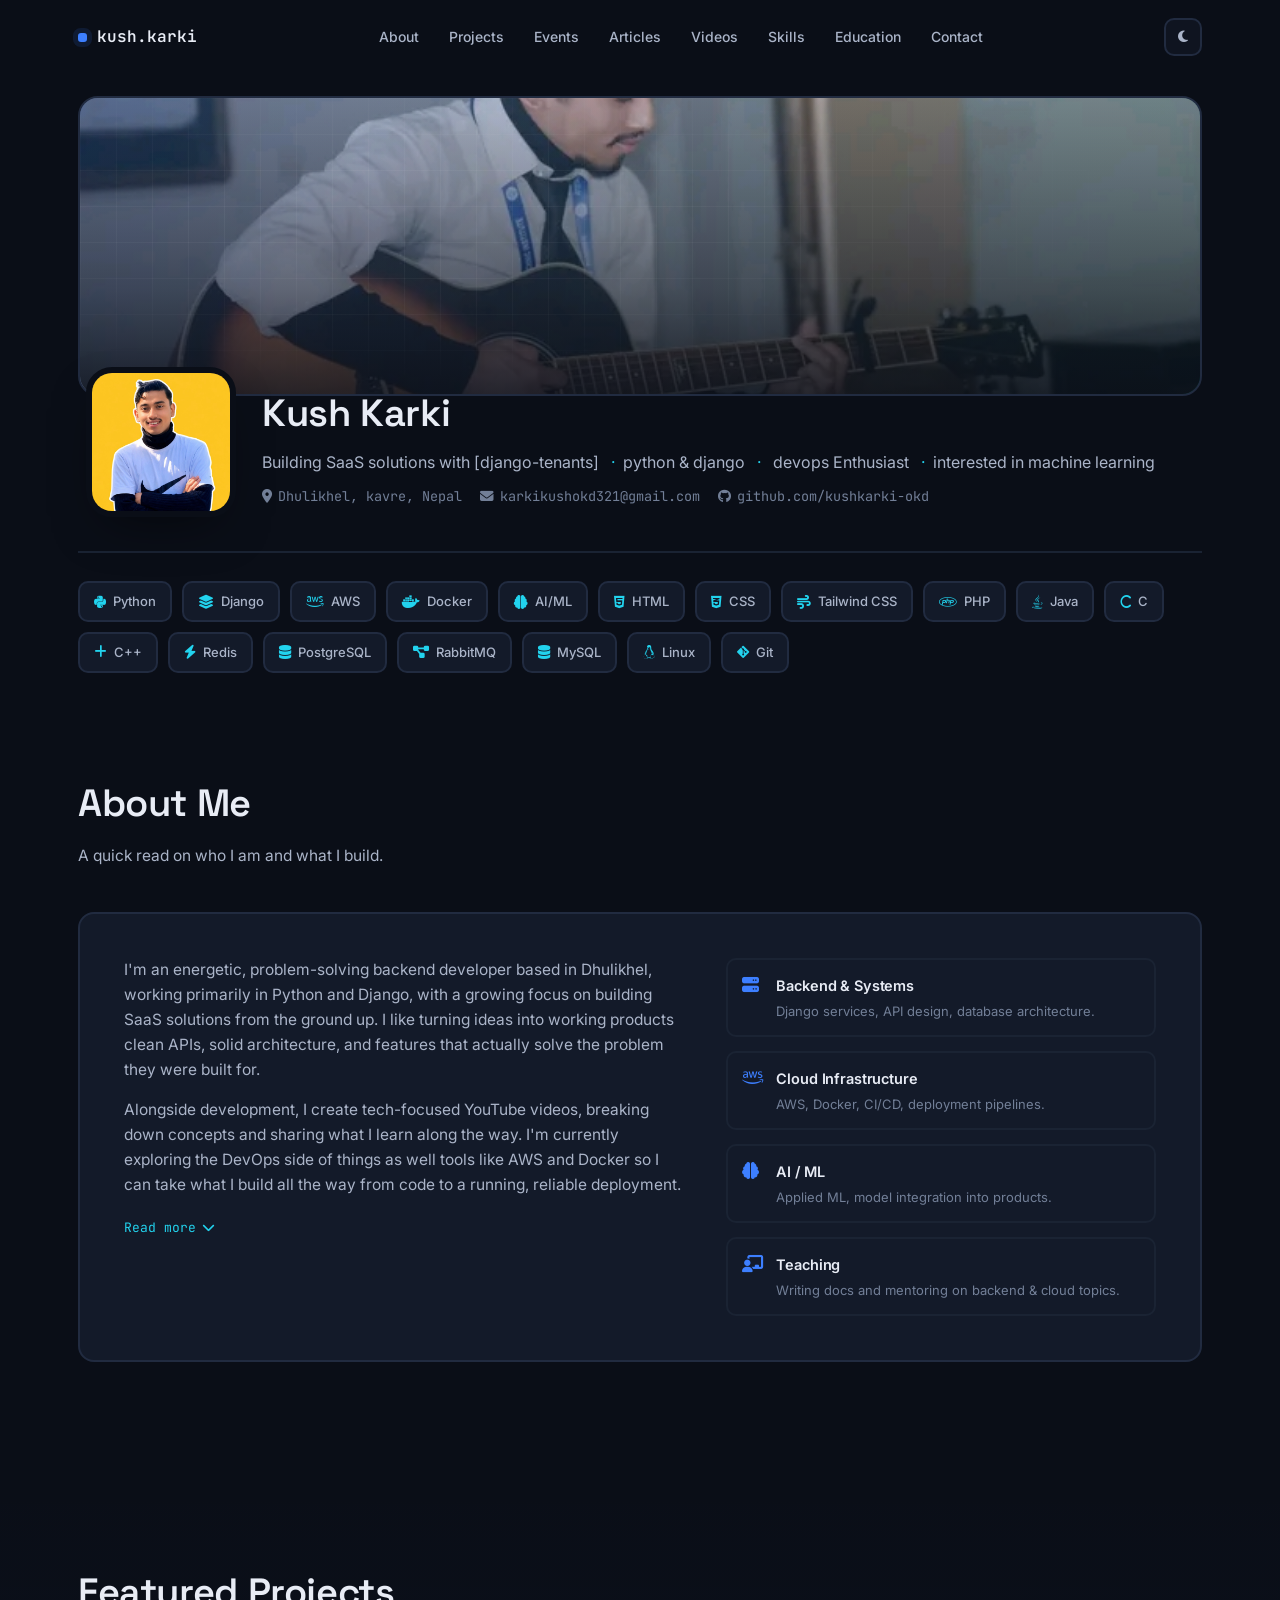
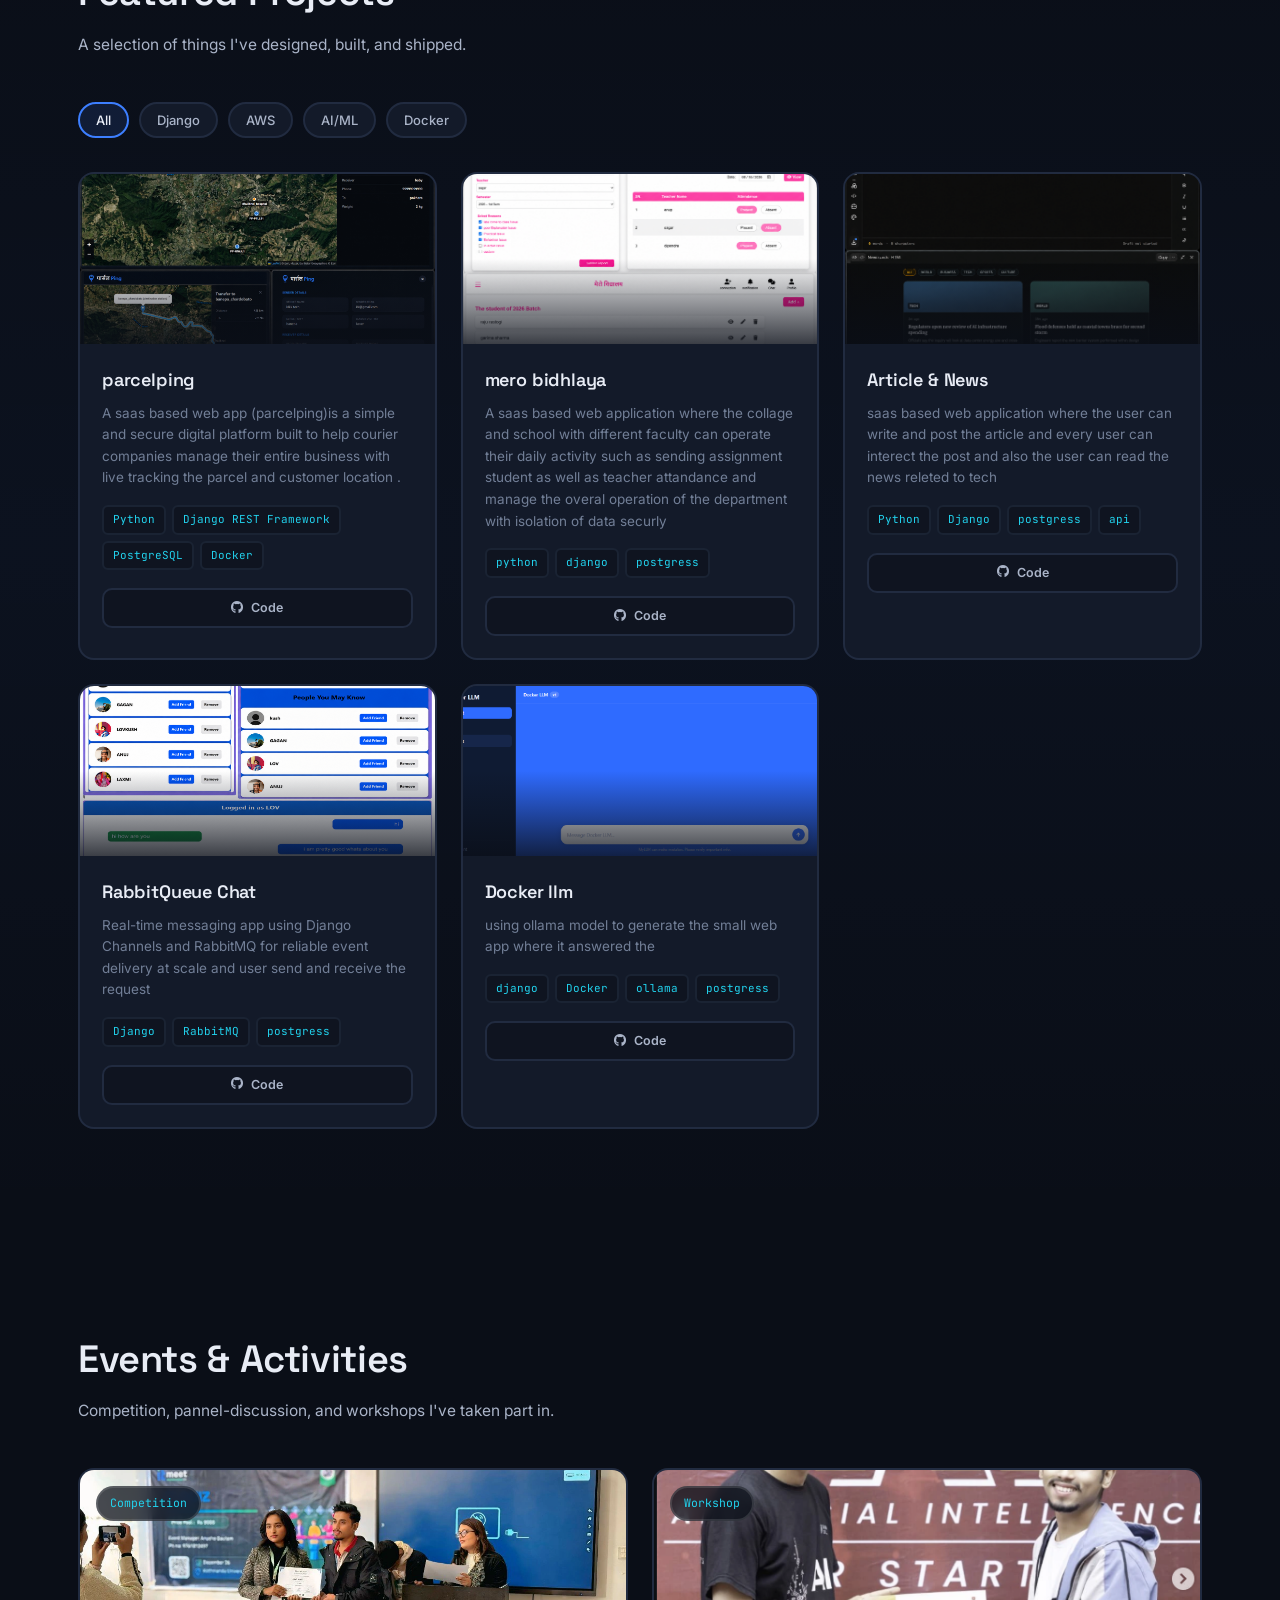
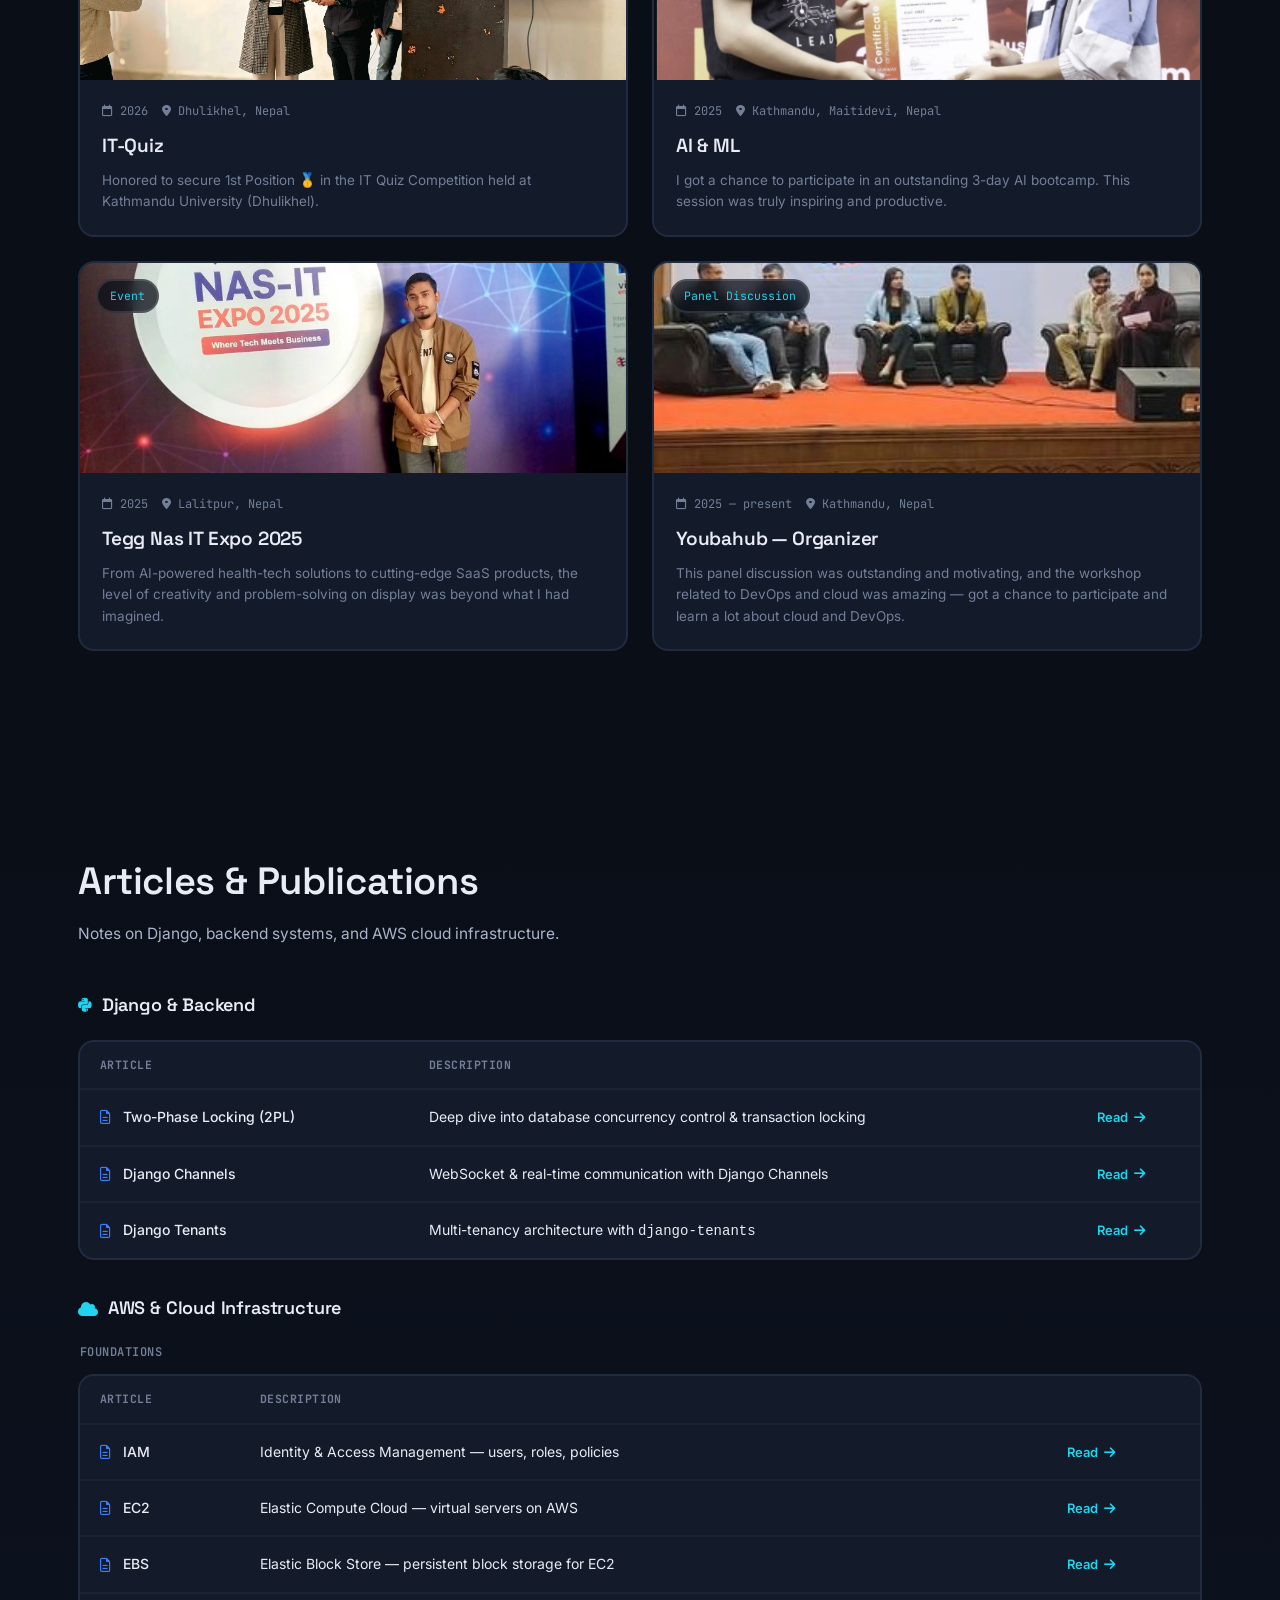
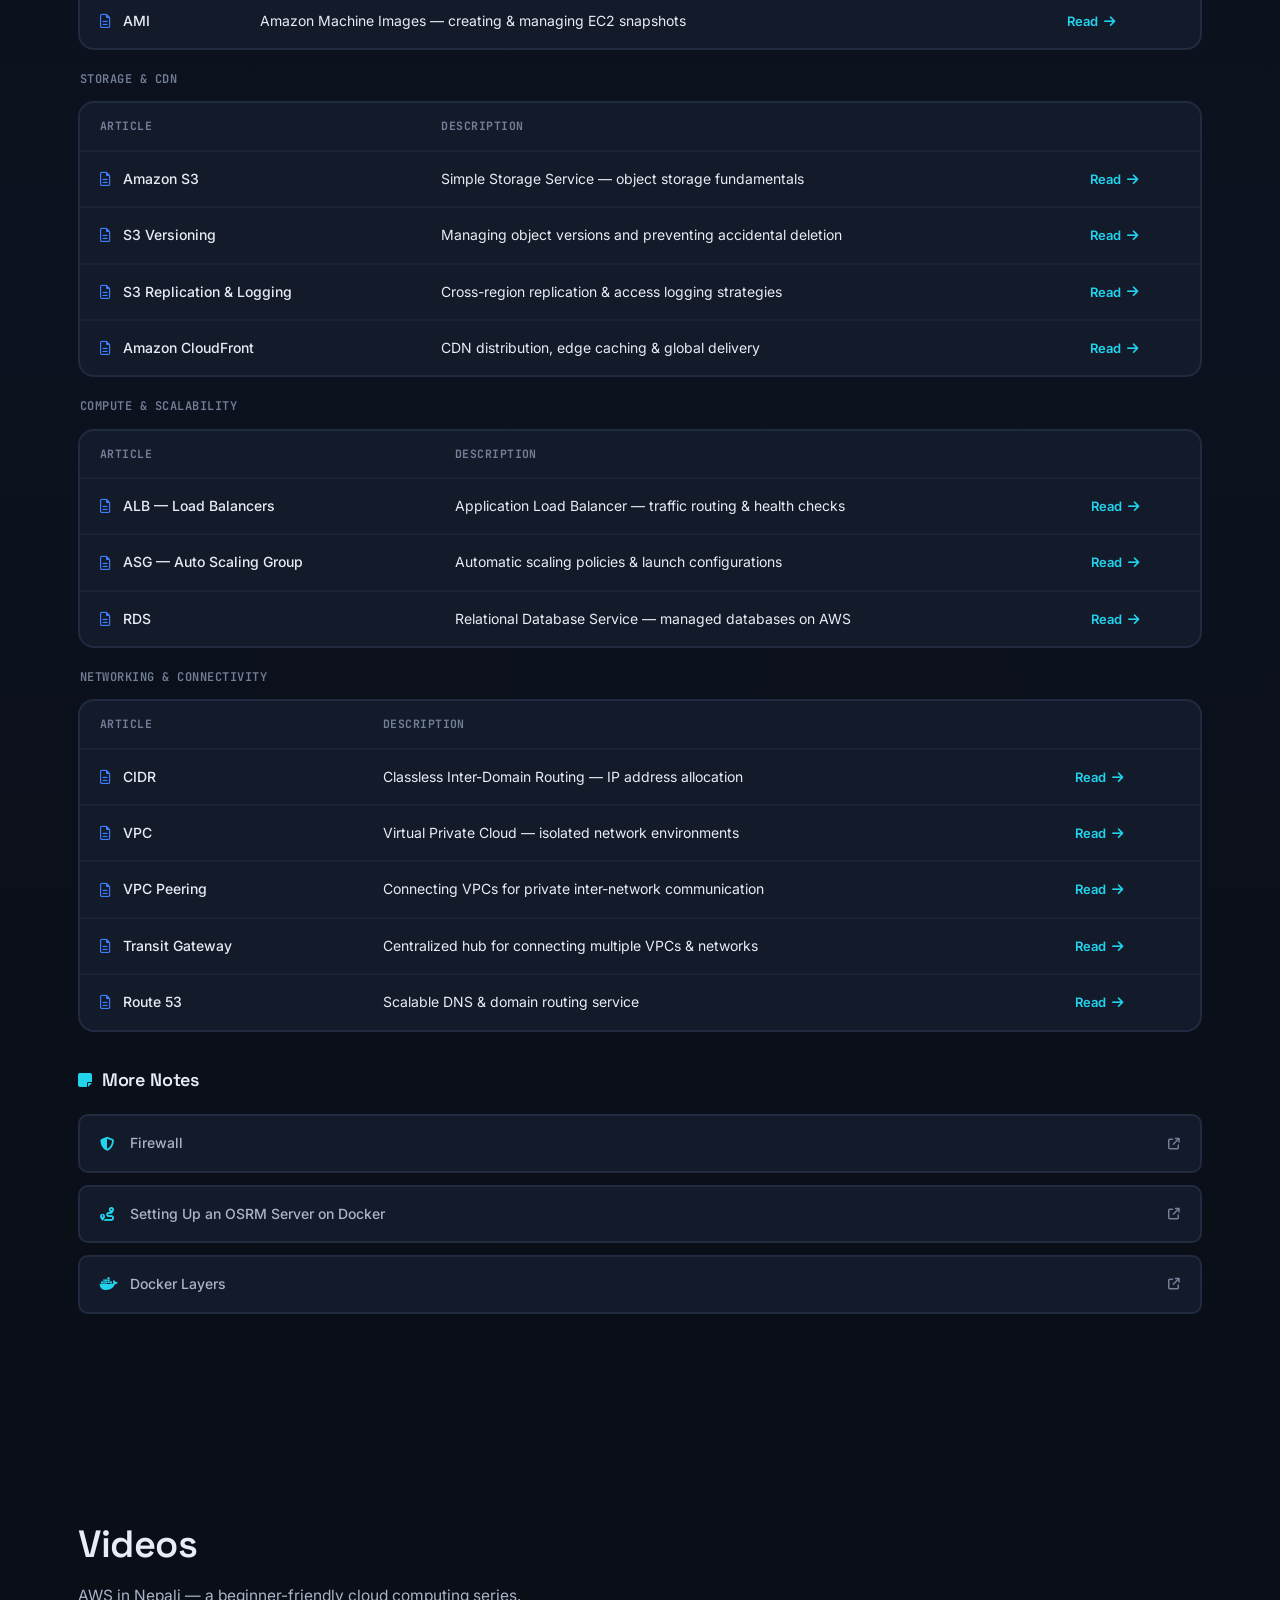
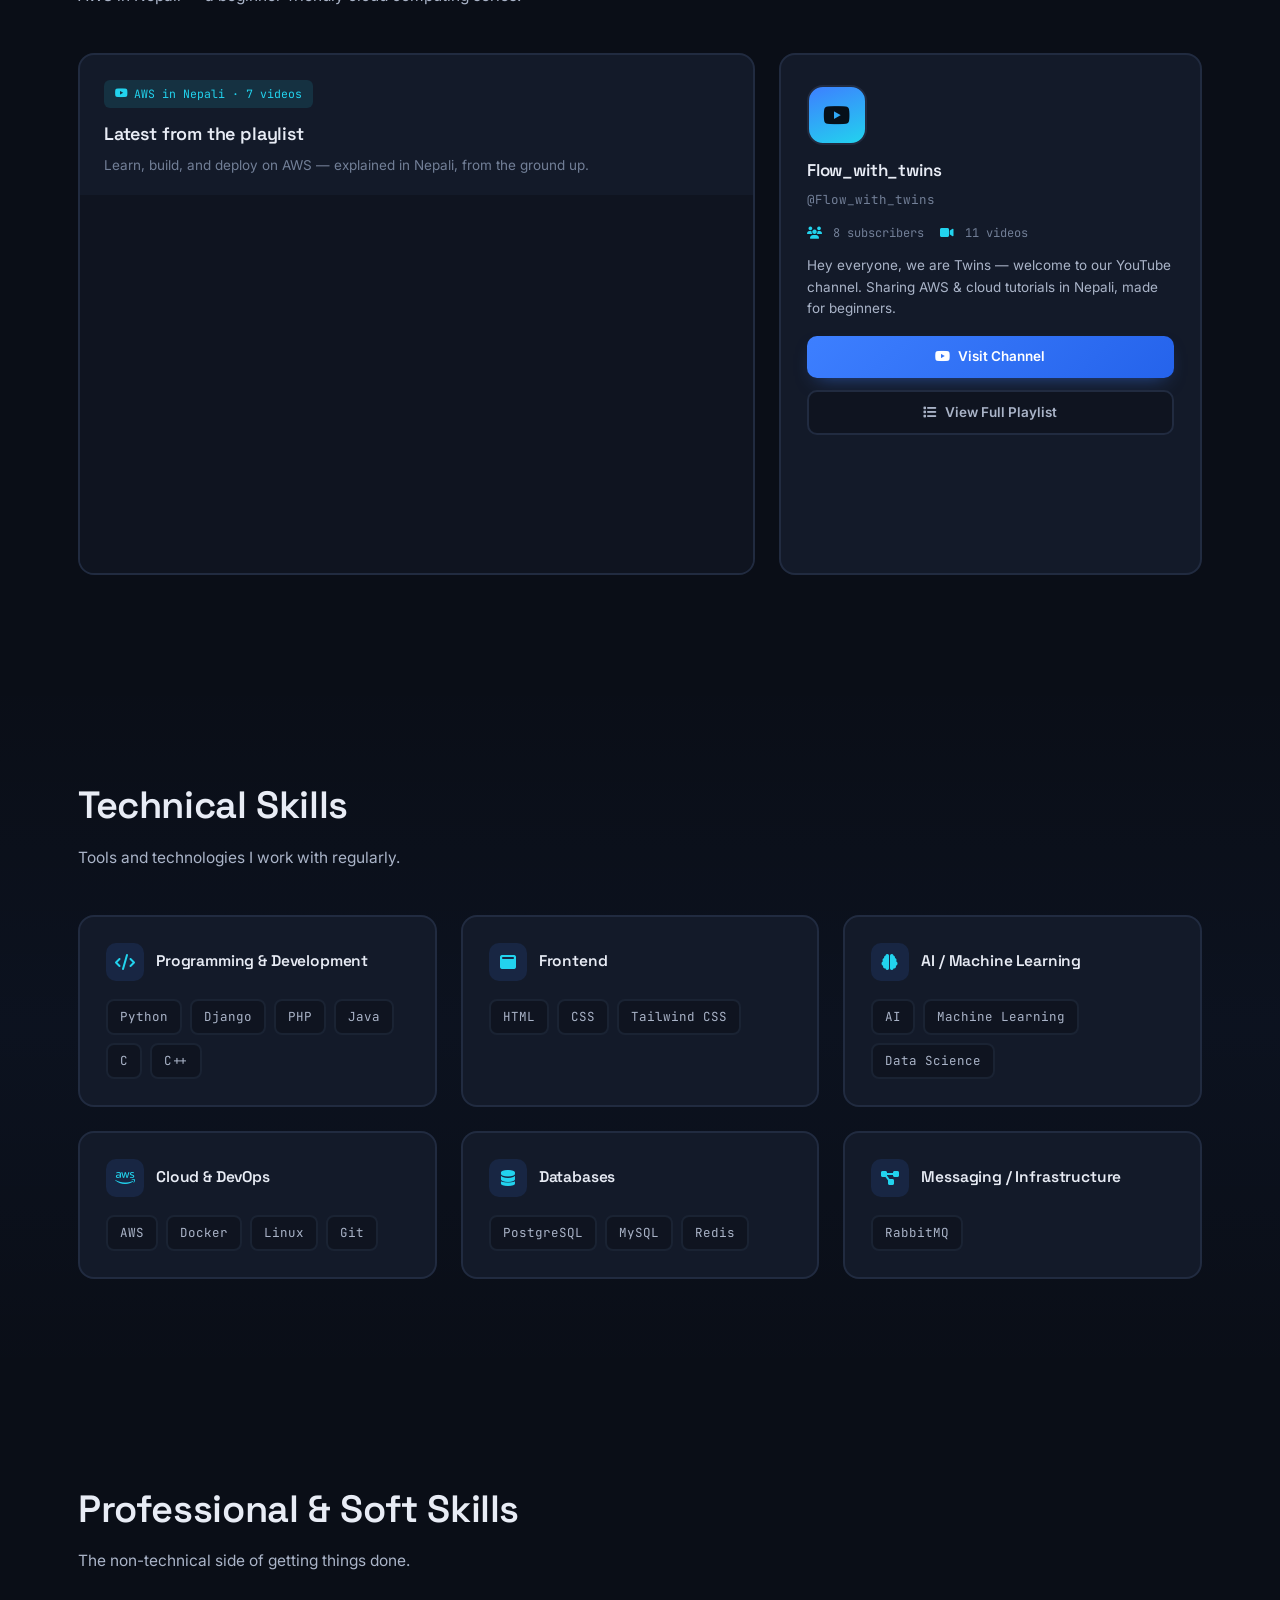
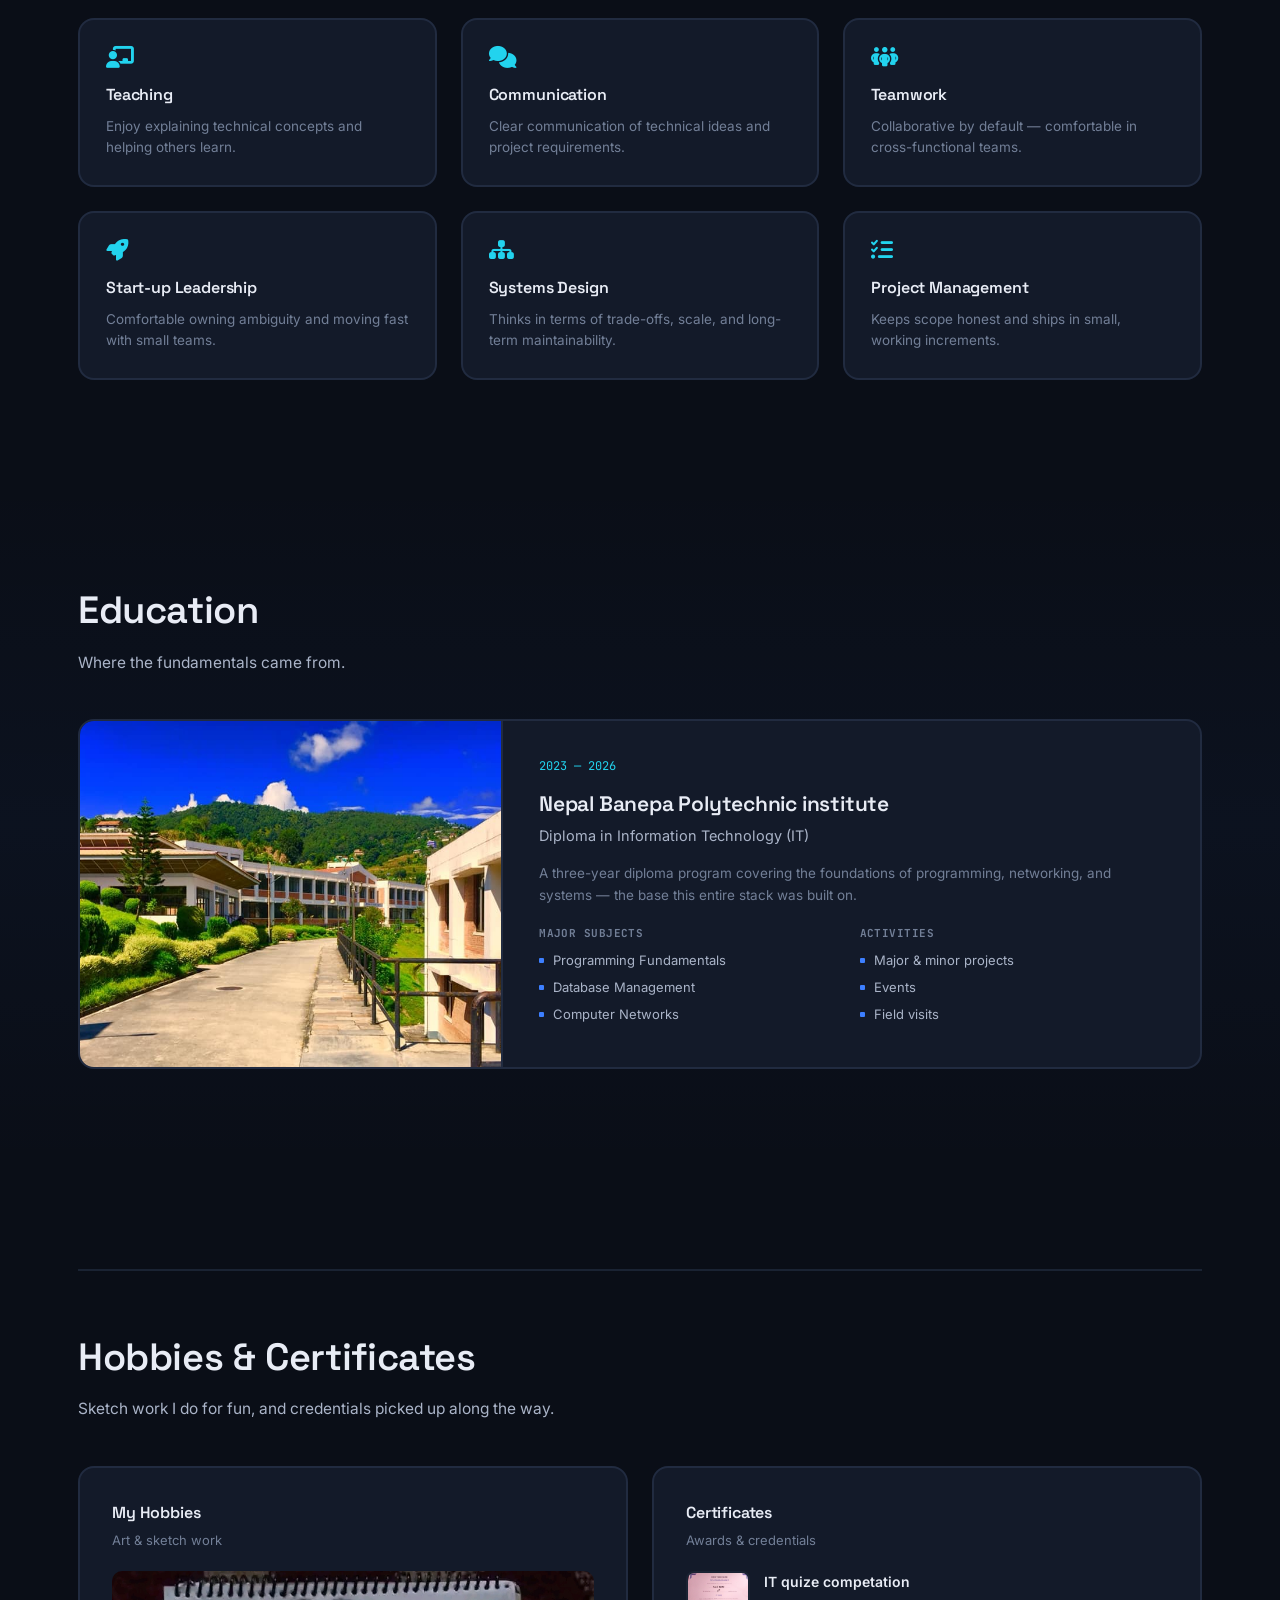
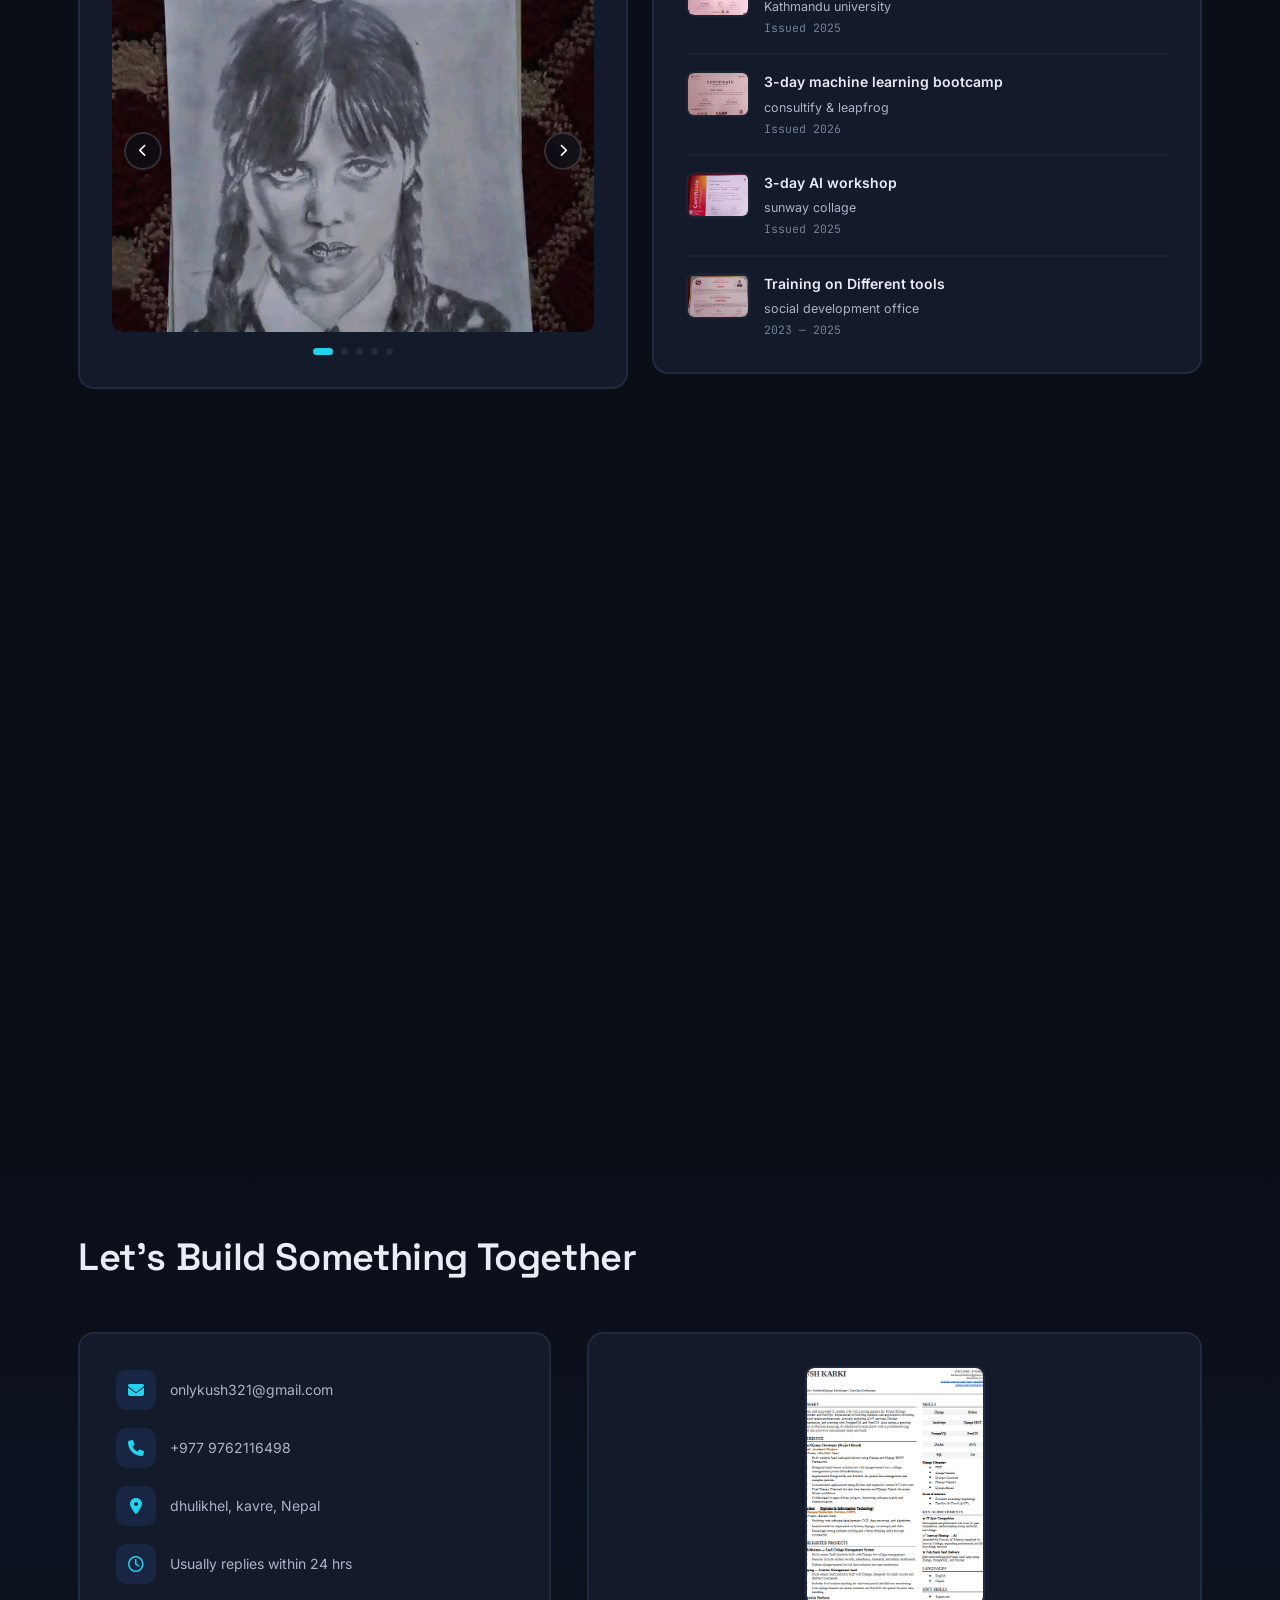
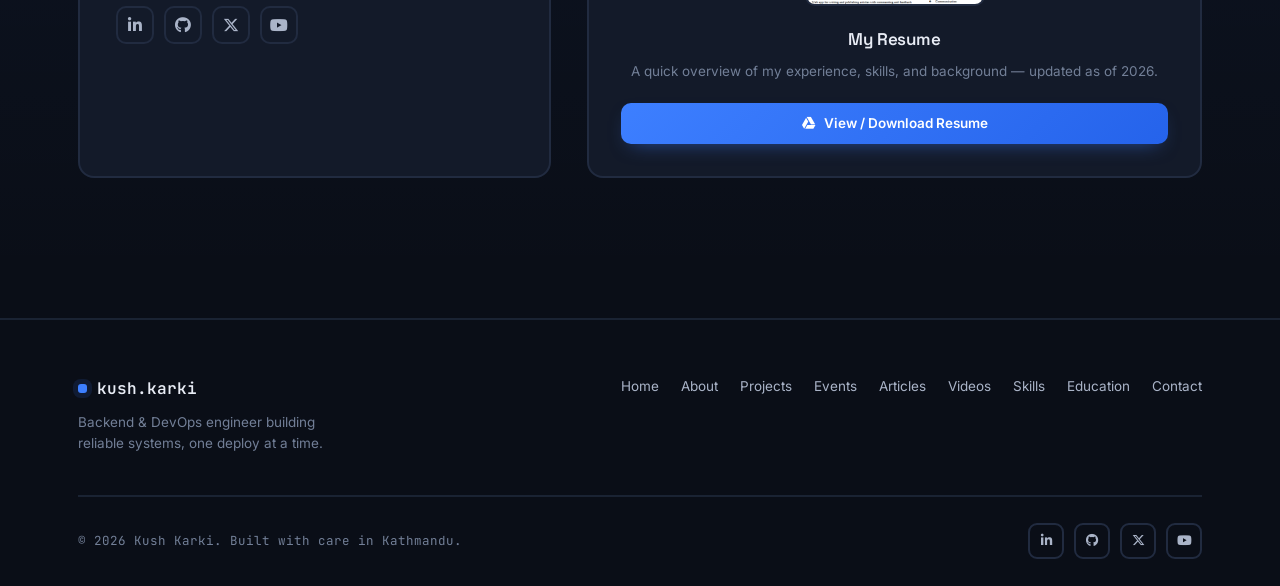
==== commit 511aa830: "final commit" ====
--- a/potfolio.html
+++ b/potfolio.html
@@ -44,14 +44,14 @@
       <div class="code-float">def deploy(service):&nbsp;&nbsp;<br>&nbsp;&nbsp;build() -&gt; test()<br>&nbsp;&nbsp;push() -&gt; release()<br># status: healthy ✓</div>
     </div>
     <div class="profile-block">
-      <img class="avatar" src="img/profile.png" alt="Kush Karki">
+      <img class="avatar" src="img/profile2.png" alt="Kush Karki">
       <div class="profile-info">
         <br><br>
         <h1>Kush Karki</h1>
-        <p class="headline">Software Developer <span class="sep">·</span> Full-Stack Developer <span class="sep">·</span> AI/ML Enthusiast <span class="sep">·</span> Cloud &amp; Systems Engineer</p>
+        <p class="headline">Building SaaS solutions with [django-tenants] <span class="sep">·</span>python & django <span class="sep">·</span> devops Enthusiast <span class="sep">·</span>interested in machine learning </p>
         <div class="locline">
-          <span><i class="fa-solid fa-location-dot"></i> Kathmandu, Bagmati, Nepal</span>
-          <span><i class="fa-solid fa-envelope"></i> hello@kushkarki.dev</span>
+          <span><i class="fa-solid fa-location-dot"></i> Dhulikhel, kavre, Nepal</span>
+          <span><i class="fa-solid fa-envelope"></i> karkikushokd321@gmail.com</span>
           <span><i class="fa-brands fa-github"></i> github.com/kushkarki-okd</span>
         </div>
       </div>
@@ -91,11 +91,11 @@
     </div>
     <div class="card about-card reveal">
       <div class="about-text">
-        <p>I'm a backend-leaning full-stack developer based in Kathmandu, working mostly in Python and Django, with a growing focus on cloud infrastructure and systems design. I like building things that stay up at 3am — clean APIs, sane deployments, and services that fail gracefully.</p>
-        <p>Most of my recent work sits at the intersection of application development and DevOps: shipping Django services, then wiring the AWS side — EC2, S3, IAM, load balancers — so the thing I built actually survives production traffic.</p>
+        <p>I'm an energetic, problem-solving backend developer based in Dhulikhel, working primarily in Python and Django, with a growing focus on building SaaS solutions from the ground up. I like turning ideas into working products  clean APIs, solid architecture, and features that actually solve the problem they were built for.</p>
+        <p>Alongside development, I create tech-focused YouTube videos, breaking down concepts and sharing what I learn along the way. I'm currently exploring the DevOps side of things as well  tools like AWS and Docker so I can take what I build all the way from code to a running, reliable deployment.</p>
         <div class="more-content" id="moreAbout">
-          <p>I'm also curious about AI/ML and where it fits into everyday product work, not just research demos. Outside of shipping code, I enjoy breaking down technical concepts for other people — writing docs, mentoring juniors, and occasionally speaking at local meetups.</p>
-          <p>Longer term, I'm drawn to the startup side of things: small teams, fast iteration, and owning a product end-to-end — from the database schema to the deploy pipeline.</p>
+          <p>I also have a strong curiosity for data science and machine learning, and I enjoy exploring how they can be applied beyond theory into real products. Whatever I take on, I always give it my best.</p>
+          <p>Longer term, I carry a dream of building my own startup right here in Nepal  creating something meaningful, from the ground up, with a team that believes in solving real problems.</p>
         </div>
         <button class="readmore" id="readMoreBtn">Read more <i class="fa-solid fa-chevron-down"></i></button>
       </div>
@@ -113,7 +113,7 @@
 <section class="section alt" id="projects">
   <div class="wrap">
     <div class="section-head reveal">
-      <span class="eyebrow"><span class="prompt">02</span> — Work</span>
+     
       <h2>Featured Projects</h2>
       <p>A selection of things I've designed, built, and shipped.</p>
     </div>
@@ -127,76 +127,76 @@
     <div class="grid-3" id="projectGrid">
 
       <div class="card proj-card reveal" data-tags="django aws docker">
-        <div class="proj-thumb"><img src="https://images.unsplash.com/photo-1555066931-4365d14bab8c?auto=format&fit=crop&w=600&q=60" alt="Multi-tenant SaaS platform"></div>
+        <div class="proj-thumb"><img src="img/parcelping.png" alt="Multi-tenant SaaS platform"></div>
         <div class="proj-body">
-          <h3>Multi-Tenant SaaS Starter</h3>
-          <p>A schema-per-tenant Django boilerplate with isolated databases, tenant-aware auth, and one-command provisioning.</p>
+          <h3>parcelping</h3>
+          <p> A saas based web app (parcelping)is a simple and secure digital platform built to help courier companies manage their entire business with live tracking the parcel and customer location . </p>
           <div class="tech-row">
-            <span class="tech-chip">Python</span><span class="tech-chip">Django</span><span class="tech-chip">PostgreSQL</span><span class="tech-chip">Docker</span>
+            <span class="tech-chip">Python</span><span class="tech-chip">Django REST Framework</span><span class="tech-chip">PostgreSQL</span><span class="tech-chip">Docker</span>
+          </div>
+          <div class="proj-actions"> 
+            <a class="btn btn-ghost btn-sm" href="https://github.com/kushkarki-okd/parcelping.git"><i class="fa-brands fa-github"></i> Code</a>
+          </div>
+        </div>
+      </div>
+
+      <div class="card proj-card reveal" data-tags="web">
+        <div class="proj-thumb"><img src="img/mero bidhlaya.png" alt="Cloud infrastructure dashboard"></div>
+        <div class="proj-body">
+          <h3>mero bidhlaya</h3>
+          <p>A saas based web application where the collage and school with different faculty can operate their daily activity such as sending assignment student as well as teacher attandance and manage the overal operation of the 
+            department with isolation of data securly
+          </p>
+          <div class="tech-row">
+            <span class="tech-chip">python</span><span class="tech-chip">django</span><span class="tech-chip">postgress</span>
           </div>
           <div class="proj-actions">
-            <a class="btn btn-primary btn-sm" href="#"><i class="fa-solid fa-arrow-up-right-from-square"></i> Live Demo</a>
-            <a class="btn btn-ghost btn-sm" href="#"><i class="fa-brands fa-github"></i> Code</a>
-          </div>
-        </div>
-      </div>
-
-      <div class="card proj-card reveal" data-tags="aws docker">
-        <div class="proj-thumb"><img src="https://images.unsplash.com/photo-1667372393119-3d4c48d07fc9?auto=format&fit=crop&w=600&q=60" alt="Cloud infrastructure dashboard"></div>
+            
+            <a class="btn btn-ghost btn-sm" href="https://github.com/kushkarki-okd/mero_bidhalaya_saas.git"><i class="fa-brands fa-github"></i> Code</a>
+          </div>
+        </div>
+      </div>
+
+      <div class="card proj-card reveal" data-tags="django">
+        <div class="proj-thumb"><img src="img/article.png"></div>
         <div class="proj-body">
-          <h3>Infra-as-Code Toolkit</h3>
-          <p>Reusable Terraform + Docker modules for spinning up VPC, EC2, S3, and CloudFront on AWS in minutes.</p>
+          <h3>Article & News</h3>
+          <p>saas based web application where the user can write and post the article and every user can interect the post and also the user can read the news releted to tech  </p>
           <div class="tech-row">
-            <span class="tech-chip">AWS</span><span class="tech-chip">Docker</span><span class="tech-chip">Terraform</span><span class="tech-chip">Linux</span>
+            <span class="tech-chip">Python</span><span class="tech-chip">Django</span><span class="tech-chip">postgress</span> <span class="tech-chip">api</span>
           </div>
           <div class="proj-actions">
-            <a class="btn btn-primary btn-sm" href="#"><i class="fa-solid fa-arrow-up-right-from-square"></i> Live Demo</a>
-            <a class="btn btn-ghost btn-sm" href="#"><i class="fa-brands fa-github"></i> Code</a>
-          </div>
-        </div>
-      </div>
-
-      <div class="card proj-card reveal" data-tags="ai django">
-        <div class="proj-thumb"><img src="https://images.unsplash.com/photo-1620712943543-bcc4688e7485?auto=format&fit=crop&w=600&q=60" alt="AI resume screening tool"></div>
-        <div class="proj-body">
-          <h3>Resume Screener API</h3>
-          <p>A Django + ML service that ranks incoming resumes against a job description using embeddings.</p>
-          <div class="tech-row">
-            <span class="tech-chip">Python</span><span class="tech-chip">Django REST</span><span class="tech-chip">scikit-learn</span>
-          </div>
-          <div class="proj-actions">
-            <a class="btn btn-primary btn-sm" href="#"><i class="fa-solid fa-arrow-up-right-from-square"></i> Live Demo</a>
-            <a class="btn btn-ghost btn-sm" href="#"><i class="fa-brands fa-github"></i> Code</a>
+           
+            <a class="btn btn-ghost btn-sm" href="https://github.com/kushkarki-okd/SAAS_article.git"><i class="fa-brands fa-github"></i> Code</a>
           </div>
         </div>
       </div>
 
       <div class="card proj-card reveal" data-tags="django">
-        <div class="proj-thumb"><img src="https://images.unsplash.com/photo-1518770660439-4636190af475?auto=format&fit=crop&w=600&q=60" alt="Real-time chat application"></div>
+        <div class="proj-thumb"><img src="img/rabbitmq.png" alt="Real-time chat application"></div>
         <div class="proj-body">
           <h3>RabbitQueue Chat</h3>
-          <p>Real-time messaging app using Django Channels and RabbitMQ for reliable event delivery at scale.</p>
+          <p>Real-time messaging app using Django Channels and RabbitMQ for reliable event delivery at scale and user send and receive the request </p>
           <div class="tech-row">
-            <span class="tech-chip">Django</span><span class="tech-chip">RabbitMQ</span><span class="tech-chip">Redis</span>
+            <span class="tech-chip">Django</span><span class="tech-chip">RabbitMQ</span><span class="tech-chip">postgress</span>
           </div>
           <div class="proj-actions">
-            <a class="btn btn-primary btn-sm" href="#"><i class="fa-solid fa-arrow-up-right-from-square"></i> Live Demo</a>
-            <a class="btn btn-ghost btn-sm" href="#"><i class="fa-brands fa-github"></i> Code</a>
+            
+            <a class="btn btn-ghost btn-sm" href="https://github.com/kushkarki-okd/proj_channel_signals.git"><i class="fa-brands fa-github"></i> Code</a>
           </div>
         </div>
       </div>
 
       <div class="card proj-card reveal" data-tags="docker aws">
-        <div class="proj-thumb"><img src="https://images.unsplash.com/photo-1526379879527-8559ecfcaec0?auto=format&fit=crop&w=600&q=60" alt="CI/CD pipeline visualization"></div>
+        <div class="proj-thumb"><img src="img/dockerllm.png" alt="CI/CD pipeline visualization"></div>
         <div class="proj-body">
-          <h3>Zero-Downtime CI/CD</h3>
-          <p>A GitHub Actions pipeline that builds, tests, and rolls out Dockerized services to EC2 behind an ALB.</p>
+          <h3> Docker llm</h3>
+          <p>using  ollama model to generate the small web app where it answered the </p>
           <div class="tech-row">
-            <span class="tech-chip">GitHub Actions</span><span class="tech-chip">Docker</span><span class="tech-chip">AWS ALB</span>
+            <span class="tech-chip">django</span><span class="tech-chip">Docker</span><span class="tech-chip">ollama</span><span class="tech-chip">postgress</span>
           </div>
           <div class="proj-actions">
-            <a class="btn btn-primary btn-sm" href="#"><i class="fa-solid fa-arrow-up-right-from-square"></i> Live Demo</a>
-            <a class="btn btn-ghost btn-sm" href="#"><i class="fa-brands fa-github"></i> Code</a>
+            <a class="btn btn-ghost btn-sm" href="https://github.com/kushkarki-okd/dodker_llm.git "><i class="fa-brands fa-github"></i> Code</a>
           </div>
         </div>
       </div>
@@ -464,14 +464,13 @@
 <section class="section" id="videos">
   <div class="wrap">
     <div class="section-head reveal">
-      <span class="eyebrow"><span class="prompt">05</span> — Video</span>
+     
       <h2>Videos</h2>
       <p>AWS in Nepali — a beginner-friendly cloud computing series.</p>
     </div>
  
     <div class="video-row reveal">
  
-      <!-- LEFT: live playlist embed, always shows the current videos -->
       <div class="card video-embed-card">
         <div class="video-embed-head">
           <span class="playlist-tag"><i class="fa-brands fa-youtube"></i> AWS in Nepali · 7 videos</span>
@@ -517,7 +516,7 @@
 <section class="section alt" id="skills">
   <div class="wrap">
     <div class="section-head reveal">
-      <span class="eyebrow"><span class="prompt">06</span> — Stack</span>
+      
       <h2>Technical Skills</h2>
       <p>Tools and technologies I work with regularly.</p>
     </div>
@@ -554,7 +553,7 @@
 <section class="section" id="soft">
   <div class="wrap">
     <div class="section-head reveal">
-      <span class="eyebrow"><span class="prompt">07</span> — Beyond Code</span>
+      
       <h2>Professional &amp; Soft Skills</h2>
       <p>The non-technical side of getting things done.</p>
     </div>
@@ -570,18 +569,19 @@
 </section>
 
 <!-- EDUCATION -->
+
 <section class="section alt" id="education">
   <div class="wrap">
     <div class="section-head reveal">
-      <span class="eyebrow"><span class="prompt">08</span> — Background</span>
+     
       <h2>Education</h2>
       <p>Where the fundamentals came from.</p>
     </div>
     <div class="card edu-card reveal">
-      <div class="edu-visual"><i class="fa-solid fa-graduation-cap"></i></div>
+      <div class="edu-visual"><img src="img/collage.jpg" alt="Nepal Banepa Polytechnic"></div>
       <div class="edu-content">
-        <div class="period">2021 — 2024</div>
-        <h3>Nepal Banepa Polytechnic</h3>
+        <div class="period">2023 — 2026</div>
+        <h3>Nepal Banepa Polytechnic institute</h3>
         <p class="degree">Diploma in Information Technology (IT)</p>
         <p class="desc">A three-year diploma program covering the foundations of programming, networking, and systems — the base this entire stack was built on.</p>
         <div class="edu-grid">
@@ -591,10 +591,93 @@
           </div>
           <div>
             <h5>Activities</h5>
-            <ul><li>Coding club member</li><li>Inter-college hackathon team</li><li>Peer tutoring in programming</li></ul>
-          </div>
-        </div>
-      </div>
+            <ul><li>Major &amp; minor projects</li><li>Events</li><li>Field visits</li></ul>
+          </div>
+        </div>
+      </div>
+    </div>
+  </div>
+</section>
+
+
+<!-- HOBBIES & CERTIFICATES -->
+<section class="section" id="hobbies">
+  <div class="wrap">
+    <div class="section-divider"></div>
+    <div class="section-head reveal">
+      
+      <h2>Hobbies &amp; Certificates</h2>
+      <p>Sketch work I do for fun, and credentials picked up along the way.</p>
+    </div>
+ 
+    <div class="hobby-cert-row">
+ 
+      <!-- LEFT: hobby carousel (own card) -->
+      <div class="card hobby-side reveal">
+        <h4 class="side-title">My Hobbies</h4>
+        <p class="side-sub">Art &amp; sketch work</p>
+ 
+        <div class="hobby-carousel">
+          <div class="hobby-track" id="hobbyTrack">
+            <div class="hobby-slide"><img src="img/art4.jpg" alt="Sketch work 1"></div>
+            <div class="hobby-slide"><img src="img/art2.jpg" alt="Sketch work 2"></div>
+            <div class="hobby-slide"><img src="img/art3.jpg" alt="Sketch work 3"></div>
+            <div class="hobby-slide"><img src="img/art1.jpg" alt="Sketch work 4"></div>
+          </div>
+          <button class="carousel-btn prev" onclick="moveHobby(-1)" aria-label="Previous"><i class="fa-solid fa-chevron-left"></i></button>
+          <button class="carousel-btn next" onclick="moveHobby(1)" aria-label="Next"><i class="fa-solid fa-chevron-right"></i></button>
+        </div>
+ 
+        <div class="carousel-dots" id="hobbyDots">
+          <span class="dot active" onclick="goHobby(0)"></span>
+          <span class="dot" onclick="goHobby(1)"></span>
+          <span class="dot" onclick="goHobby(2)"></span>
+          <span class="dot" onclick="goHobby(3)"></span>
+          <span class="dot" onclick="goHobby(4)"></span>
+        </div>
+      </div>
+ 
+      <!-- RIGHT: certificates (own card) -->
+      <div class="card cert-side reveal">
+        <h4 class="side-title">Certificates</h4>
+        <p class="side-sub">Awards &amp; credentials</p>
+ 
+        <div class="cert-list">
+          <div class="cert-item">
+            <div class="cert-thumb"><img src="img/itquiz.jpg" alt="AWS Certified Cloud Practitioner"></div>
+            <div class="cert-info">
+              <h5>IT quize competation</h5>
+              <span class="cert-org">Kathmandu university</span>
+              <span class="cert-date">Issued 2025</span>
+            </div>
+          </div>
+          <div class="cert-item">
+            <div class="cert-thumb"><img src="img/consultify.jpg" alt="Python for Everybody Specialization"></div>
+            <div class="cert-info">
+              <h5>3-day machine learning bootcamp</h5>
+              <span class="cert-org">consultify & leapfrog</span>
+              <span class="cert-date">Issued 2026</span>
+            </div>
+          </div>
+          <div class="cert-item">
+            <div class="cert-thumb"><img src="img/sunway.jpg" alt="Docker and Container Fundamentals"></div>
+            <div class="cert-info">
+              <h5>3-day AI workshop</h5>
+              <span class="cert-org">sunway collage</span>
+              <span class="cert-date">Issued 2025</span>
+            </div>
+          </div>
+          <div class="cert-item">
+            <div class="cert-thumb"><img src="img/social development.jpg" alt="Diploma in Information Technology"></div>
+            <div class="cert-info">
+              <h5>Training on Different tools </h5>
+              <span class="cert-org">social development office</span>
+              <span class="cert-date">2023 — 2025</span>
+            </div>
+          </div>
+        </div>
+      </div>
+ 
     </div>
   </div>
 </section>
@@ -603,50 +686,55 @@
 <section class="section" id="social">
   <div class="wrap">
     <div class="section-head reveal">
-      <span class="eyebrow"><span class="prompt">09</span> — Elsewhere</span>
+     
       <h2>Connect With Me</h2>
       <p>Find me across the web.</p>
     </div>
     <div class="grid-3">
-      <div class="card social-card reveal"><div class="sicon"><i class="fa-brands fa-linkedin-in"></i></div><div><h4>LinkedIn</h4><p>Professional updates &amp; network.</p><a class="visit" href="#">Visit profile <i class="fa-solid fa-arrow-right"></i></a></div></div>
-      <div class="card social-card reveal"><div class="sicon"><i class="fa-brands fa-github"></i></div><div><h4>GitHub</h4><p>Code, docs &amp; open-source work.</p><a class="visit" href="#">Visit profile <i class="fa-solid fa-arrow-right"></i></a></div></div>
-      <div class="card social-card reveal"><div class="sicon"><i class="fa-brands fa-facebook-f"></i></div><div><h4>Facebook</h4><p>Occasional updates &amp; community.</p><a class="visit" href="#">Visit profile <i class="fa-solid fa-arrow-right"></i></a></div></div>
+      <div class="card social-card reveal"><div class="sicon"><i class="fa-brands fa-linkedin-in"></i></div><div><h4>LinkedIn</h4><p>Professional updates &amp; network.</p><a class="visit" href="www.linkedin.com/in/kush-karki-08a30b423">Visit profile <i class="fa-solid fa-arrow-right"></i></a></div></div>
+      <div class="card social-card reveal"><div class="sicon"><i class="fa-brands fa-github"></i></div><div><h4>GitHub</h4><p>Code, docs &amp; open-source work.</p><a class="visit" href="https://github.com/kushkarki-okd">Visit profile <i class="fa-solid fa-arrow-right"></i></a></div></div>
+      <div class="card social-card reveal"><div class="sicon"><i class="fa-brands fa-facebook-f"></i></div><div><h4>Facebook</h4><p>Occasional updates &amp; community.</p><a class="visit" href="
+https://www.facebook.com/lov.kush.161">Visit profile <i class="fa-solid fa-arrow-right"></i></a></div></div>
       <div class="card social-card reveal"><div class="sicon"><i class="fa-brands fa-instagram"></i></div><div><h4>Instagram</h4><p>Behind the scenes &amp; life updates.</p><a class="visit" href="#">Visit profile <i class="fa-solid fa-arrow-right"></i></a></div></div>
-      <div class="card social-card reveal"><div class="sicon"><i class="fa-brands fa-x-twitter"></i></div><div><h4>Twitter / X</h4><p>Threads on dev &amp; cloud topics.</p><a class="visit" href="#">Visit profile <i class="fa-solid fa-arrow-right"></i></a></div></div>
-      <div class="card social-card reveal"><div class="sicon"><i class="fa-brands fa-youtube"></i></div><div><h4>YouTube</h4><p>Tutorials &amp; project walkthroughs.</p><a class="visit" href="#">Visit channel <i class="fa-solid fa-arrow-right"></i></a></div></div>
-    </div>
-  </div>
-</section>
+      <div class="card social-card reveal"><div class="sicon"><i class="fa-brands fa-x-twitter"></i></div><div><h4>Twitter / X</h4><p>Threads on dev &amp; cloud topics.</p><a class="visit" href="https://x.com/kushkarki317721">Visit profile <i class="fa-solid fa-arrow-right"></i></a></div></div>
+      <div class="card social-card reveal"><div class="sicon"><i class="fa-brands fa-youtube"></i></div><div><h4>YouTube</h4><p>Tutorials &amp; project walkthroughs.</p><a class="visit" href="https://www.youtube.com/@Flow_with_twins">Visit channel <i class="fa-solid fa-arrow-right"></i></a></div></div>
+    </div>
+  </div>
+</section>
+
 
 <!-- CONTACT -->
 <section class="section alt" id="contact">
   <div class="wrap">
     <div class="section-head reveal">
-      <span class="eyebrow"><span class="prompt">10</span> — Get in touch</span>
+      
       <h2>Let's Build Something Together</h2>
-      <p>Open to full-time roles, freelance work, and interesting collaborations.</p>
+     
     </div>
     <div class="contact-wrap reveal">
       <div class="card contact-side">
-        <div class="cline"><i class="fa-solid fa-envelope"></i><span>hello@kushkarki.dev</span></div>
-        <div class="cline"><i class="fa-solid fa-phone"></i><span>+977 98-XXXXXXXX</span></div>
-        <div class="cline"><i class="fa-solid fa-location-dot"></i><span>Kathmandu, Bagmati, Nepal</span></div>
+        <div class="cline"><i class="fa-solid fa-envelope"></i><span>onlykush321@gmail.com</span></div>
+        <div class="cline"><i class="fa-solid fa-phone"></i><span>+977 9762116498</span></div>
+        <div class="cline"><i class="fa-solid fa-location-dot"></i><span>dhulikhel, kavre, Nepal</span></div>
         <div class="cline"><i class="fa-regular fa-clock"></i><span>Usually replies within 24 hrs</span></div>
         <div class="mini-social">
-          <a href="#"><i class="fa-brands fa-linkedin-in"></i></a>
-          <a href="#"><i class="fa-brands fa-github"></i></a>
-          <a href="#"><i class="fa-brands fa-x-twitter"></i></a>
-          <a href="#"><i class="fa-brands fa-youtube"></i></a>
-        </div>
-      </div>
-      <div class="card form-card">
-        <div class="form-row">
-          <div class="field"><label>Name</label><input type="text" placeholder="Your name"></div>
-          <div class="field"><label>Email</label><input type="email" placeholder="you@example.com"></div>
-        </div>
-        <div class="field"><label>Subject</label><input type="text" placeholder="What's this about?"></div>
-        <div class="field"><label>Message</label><textarea placeholder="Tell me a bit about the project or role..."></textarea></div>
-        <button class="btn btn-primary" style="width:100%;padding:13px;">Send Message <i class="fa-solid fa-paper-plane"></i></button>
+          <a href="www.linkedin.com/in/kush-karki-08a30b423"><i class="fa-brands fa-linkedin-in"></i></a>
+          <a href="https://github.com/kushkarki-okd"><i class="fa-brands fa-github"></i></a>
+          <a href="https://x.com/kushkarki317721"><i class="fa-brands fa-x-twitter"></i></a>
+          <a href="https://www.youtube.com/@Flow_with_twins"><i class="fa-brands fa-youtube"></i></a>
+        </div>
+      </div>
+      <div class="card resume-card">
+        <div class="resume-thumb">
+          <img src="img/cv.png" alt="Kush Karki — Resume preview">
+        </div>
+        <div class="resume-info">
+          <h4>My Resume</h4>
+          <p>A quick overview of my experience, skills, and background — updated as of 2026.</p>
+          <a class="btn btn-primary" href="https://drive.google.com/file/d/1dN0sO2D164aGJiz0fImfF8VUGj6xcO9-/view?usp=drive_link" target="_blank" rel="noopener" style="width:100%;">
+            <i class="fa-brands fa-google-drive"></i> View / Download Resume
+          </a>
+        </div>
       </div>
     </div>
   </div>
@@ -668,10 +756,10 @@
     <div class="foot-bottom">
       <p>© 2026 Kush Karki. Built with care in Kathmandu.</p>
       <div class="foot-social">
-        <a href="#"><i class="fa-brands fa-linkedin-in"></i></a>
-        <a href="#"><i class="fa-brands fa-github"></i></a>
-        <a href="#"><i class="fa-brands fa-x-twitter"></i></a>
-        <a href="#"><i class="fa-brands fa-youtube"></i></a>
+        <a href="www.linkedin.com/in/kush-karki-08a30b423"><i class="fa-brands fa-linkedin-in"></i></a>
+        <a href="https://github.com/kushkarki-okd"><i class="fa-brands fa-github"></i></a>
+        <a href="https://x.com/kushkarki317721"><i class="fa-brands fa-x-twitter"></i></a>
+        <a href="https://www.youtube.com/@Flow_with_twins"><i class="fa-brands fa-youtube"></i></a>
       </div>
     </div>
   </div>
@@ -747,13 +835,7 @@
   });
 }));
 
-// ARTICLE SEARCH
-document.getElementById('articleSearch').addEventListener('input', function(){
-  const q = this.value.toLowerCase();
-  document.querySelectorAll('#articleTable tbody tr').forEach(row=>{
-    row.style.display = row.textContent.toLowerCase().includes(q) ? '' : 'none';
-  });
-});
+
 
 // EVENT MODAL
 function openModal(el){
@@ -766,6 +848,43 @@
 function closeModal(){ document.getElementById('modalOverlay').classList.remove('open'); }
 document.getElementById('modalOverlay').addEventListener('click', function(e){ if(e.target===this) closeModal(); });
 document.addEventListener('keydown', e=>{ if(e.key==='Escape') closeModal(); });
+
+
+// PLAYLIST INLINE PLAY
+// Swaps the thumbnail for a real YouTube iframe on click so the video plays
+// right on the page. Note: YouTube blocks embeds opened via file:// — this
+// only works when the site is served over http(s), e.g. a local server or
+// once it's hosted online.
+function playPlaylist(container){
+  container.innerHTML =
+    '<iframe src="https://www.youtube.com/embed/videoseries?list=PLeiuvPqC-op8&autoplay=1" ' +
+    'title="AWS in Nepali playlist" frameborder="0" ' +
+    'allow="accelerometer; autoplay; clipboard-write; encrypted-media; gyroscope; picture-in-picture" ' +
+    'allowfullscreen></iframe>';
+  container.classList.add('is-playing');
+  container.onclick = null;
+}
+ 
+// HOBBIES CAROUSEL
+let hobbyIndex = 0;
+const hobbyTrack = document.getElementById('hobbyTrack');
+const hobbySlideCount = hobbyTrack ? hobbyTrack.children.length : 0;
+const hobbyDots = document.querySelectorAll('#hobbyDots .dot');
+ 
+function renderHobby(){
+  hobbyTrack.style.transform = `translateX(-${hobbyIndex * 100}%)`;
+  hobbyDots.forEach((d,i)=>d.classList.toggle('active', i === hobbyIndex));
+}
+function moveHobby(dir){
+  hobbyIndex = (hobbyIndex + dir + hobbySlideCount) % hobbySlideCount;
+  renderHobby();
+}
+function goHobby(i){
+  hobbyIndex = i;
+  renderHobby();
+}
+
+
 </script>
 </body>
 </html>
--- a/potfolio.css
+++ b/potfolio.css
@@ -1,4 +1,3 @@
-
 :root {
   /* surfaces */
   --bg: #0a0e17;
@@ -208,7 +207,7 @@
 }
  
  
-nav {
+#mainNav {
   position: fixed;
   top: 0;
   left: 0;
@@ -219,7 +218,7 @@
   border-bottom: 2px solid transparent;
 }
  
-nav.scrolled {
+#mainNav.scrolled {
   background: color-mix(in srgb, var(--bg) 78%, transparent);
   backdrop-filter: blur(14px);
   -webkit-backdrop-filter: blur(14px);
@@ -527,9 +526,6 @@
   background: var(--bg-card-hover);
 }
 
-/* --------------------------------------------------------------------------
-   9. ABOUT SECTION
-   -------------------------------------------------------------------------- */
 
 .about-card {
   padding: 44px;
@@ -599,9 +595,6 @@
 }
 
 
-/* --------------------------------------------------------------------------
-   10. GRID SYSTEMS
-   -------------------------------------------------------------------------- */
 
 .grid-2 {
   display: grid;
@@ -621,10 +614,6 @@
   gap: 20px;
 }
 
-
-/* --------------------------------------------------------------------------
-   11. FILTER PILLS
-   -------------------------------------------------------------------------- */
 
 .filter-row {
   display: flex;
@@ -652,9 +641,6 @@
 }
 
 
-/* --------------------------------------------------------------------------
-   12. PROJECT CARDS
-   -------------------------------------------------------------------------- */
 
 .proj-card {
   overflow: hidden;
@@ -763,10 +749,7 @@
 }
 
 
-/* --------------------------------------------------------------------------
-   13. EVENT CARDS
-   -------------------------------------------------------------------------- */
-event-card {
+.event-card {
   cursor: pointer;
   overflow: hidden;
 }
@@ -826,14 +809,12 @@
 }
 
 
-/* --------------------------------------------------------------------------
-   14. ARTICLES TABLE
-   -------------------------------------------------------------------------- */
 .table-wrap {
   background: var(--bg-card);
   border: 2px solid var(--border);
   border-radius: var(--radius);
   overflow: hidden;
+  overflow-x: auto;
 }
  
 .search-bar {
@@ -1011,9 +992,6 @@
   transform: translateX(4px);
 }
 
-/* --------------------------------------------------------------------------
-   15. VIDEO CARDS
-   -------------------------------------------------------------------------- */
 
 .video-row {
   display: grid;
@@ -1126,12 +1104,10 @@
  
 .channel-card .btn {
   justify-content: center;
-}
- 
-
-/* --------------------------------------------------------------------------
-   16. TECHNICAL SKILLS
-   -------------------------------------------------------------------------- */
+  width: 100%;
+}
+ 
+
 
 .skill-cat {
   padding: 26px;
@@ -1177,9 +1153,6 @@
 }
 
 
-/* --------------------------------------------------------------------------
-   17. SOFT SKILLS
-   -------------------------------------------------------------------------- */
 
 .soft-card {
   padding: 26px;
@@ -1203,68 +1176,66 @@
 }
 
 
-/* --------------------------------------------------------------------------
-   18. EDUCATION
-   -------------------------------------------------------------------------- */
 
 .edu-card {
   display: grid;
   grid-template-columns: 0.85fr 1.4fr;
   overflow: hidden;
 }
-
+ 
 .edu-visual {
+  position: relative;
   background:
     radial-gradient(circle at 30% 30%, rgba(34, 211, 238, 0.28), transparent 55%),
     linear-gradient(160deg, #0d1424, #101a30);
-  display: flex;
-  align-items: center;
-  justify-content: center;
-  padding: 40px;
   min-height: 220px;
   border-right: 2px solid var(--border);
-}
-
-.edu-visual i {
-  font-size: 64px;
-  color: var(--accent-2);
-  opacity: 0.85;
-}
-
+  overflow: hidden;
+}
+ 
+.edu-visual img {
+  position: absolute;
+  inset: 0;
+  width: 100%;
+  height: 100%;
+  object-fit: cover;
+  object-position: center;
+}
+ 
 .edu-content {
   padding: 36px;
 }
-
+ 
 .edu-content .period {
   font-family: var(--ff-mono);
   font-size: 12px;
   color: var(--accent-2);
   margin-bottom: 10px;
 }
-
+ 
 .edu-content h3 {
   font-size: 21px;
   margin-bottom: 4px;
 }
-
+ 
 .edu-content .degree {
   color: var(--text-dim);
   font-size: 14.5px;
   margin-bottom: 16px;
 }
-
+ 
 .edu-content p.desc {
   color: var(--text-mute);
   font-size: 13.5px;
   margin-bottom: 18px;
 }
-
+ 
 .edu-grid {
   display: grid;
   grid-template-columns: 1fr 1fr;
   gap: 16px;
 }
-
+ 
 .edu-grid h5 {
   font-family: var(--ff-mono);
   font-size: 11px;
@@ -1273,7 +1244,7 @@
   margin-bottom: 8px;
   letter-spacing: 0.04em;
 }
-
+ 
 .edu-grid li {
   font-size: 13px;
   color: var(--text-dim);
@@ -1281,7 +1252,7 @@
   padding-left: 14px;
   position: relative;
 }
-
+ 
 .edu-grid li::before {
   content: '';
   position: absolute;
@@ -1292,12 +1263,177 @@
   background: var(--accent);
   border-radius: 1px;
 }
-
-
-/* --------------------------------------------------------------------------
-   19. SOCIAL CARDS
-   -------------------------------------------------------------------------- */
-
+ 
+.section-divider {
+  height: 0;
+  border-top: 2px solid var(--border-soft);
+  margin-bottom: 56px;
+}
+ 
+.hobby-cert-row {
+  display: grid;
+  grid-template-columns: 1fr 1fr;
+  gap: 24px;
+  align-items: start;
+}
+ 
+.hobby-side {
+  padding: 32px;
+}
+ 
+.cert-side {
+  padding: 32px;
+}
+ 
+.side-title {
+  font-size: 16px;
+  margin-bottom: 4px;
+}
+ 
+.side-sub {
+  font-size: 13px;
+  color: var(--text-mute);
+  margin-bottom: 20px;
+}
+ 
+/* hobby carousel */
+.hobby-carousel {
+  position: relative;
+  border-radius: var(--radius-sm);
+  overflow: hidden;
+  aspect-ratio: 4 / 3;
+  background: var(--bg-elev);
+}
+ 
+.hobby-track {
+  display: flex;
+  width: 100%;
+  height: 100%;
+  transition: transform 0.4s cubic-bezier(.2, .7, .2, 1);
+}
+ 
+.hobby-slide {
+  flex: 0 0 100%;
+  height: 100%;
+}
+ 
+.hobby-slide img {
+  width: 100%;
+  height: 100%;
+  object-fit: cover;
+}
+ 
+.carousel-btn {
+  position: absolute;
+  top: 50%;
+  transform: translateY(-50%);
+  width: 38px;
+  height: 38px;
+  border-radius: 50%;
+  background: rgba(10, 14, 23, 0.65);
+  backdrop-filter: blur(6px);
+  border: 2px solid rgba(255, 255, 255, 0.15);
+  color: #fff;
+  display: flex;
+  align-items: center;
+  justify-content: center;
+  font-size: 13px;
+  transition: 0.2s ease;
+}
+ 
+.carousel-btn:hover {
+  background: var(--accent);
+  border-color: var(--accent);
+}
+ 
+.carousel-btn.prev {
+  left: 12px;
+}
+ 
+.carousel-btn.next {
+  right: 12px;
+}
+ 
+.carousel-dots {
+  display: flex;
+  justify-content: center;
+  gap: 8px;
+  margin-top: 16px;
+}
+ 
+.carousel-dots .dot {
+  width: 7px;
+  height: 7px;
+  border-radius: 50%;
+  background: var(--border);
+  cursor: pointer;
+  transition: 0.2s ease;
+}
+ 
+.carousel-dots .dot.active {
+  background: var(--accent-2);
+  width: 20px;
+  border-radius: 4px;
+}
+ 
+/* certificates */
+.cert-list {
+  display: flex;
+  flex-direction: column;
+}
+ 
+.cert-item {
+  display: flex;
+  gap: 14px;
+  align-items: flex-start;
+  padding: 16px 0;
+  border-bottom: 2px solid var(--border-soft);
+}
+ 
+.cert-item:last-child {
+  border-bottom: none;
+  padding-bottom: 0;
+}
+ 
+.cert-item:first-child {
+  padding-top: 0;
+}
+ 
+.cert-thumb {
+  width: 64px;
+  height: 46px;
+  border-radius: 8px;
+  overflow: hidden;
+  border: 2px solid var(--border-soft);
+  flex-shrink: 0;
+}
+ 
+.cert-thumb img {
+  width: 100%;
+  height: 100%;
+  object-fit: cover;
+}
+ 
+.cert-info h5 {
+  font-size: 14px;
+  font-weight: 600;
+  font-family: var(--ff-body);
+  margin-bottom: 4px;
+}
+ 
+.cert-org {
+  display: block;
+  font-size: 12.5px;
+  color: var(--text-dim);
+  margin-bottom: 2px;
+}
+ 
+.cert-date {
+  display: block;
+  font-family: var(--ff-mono);
+  font-size: 11.5px;
+  color: var(--text-mute);
+}
 .social-card {
   padding: 24px;
   display: flex;
@@ -1339,27 +1475,24 @@
 }
 
 
-/* --------------------------------------------------------------------------
-   20. CONTACT
-   -------------------------------------------------------------------------- */
 
 .contact-wrap {
   display: grid;
   grid-template-columns: 1fr 1.3fr;
   gap: 36px;
 }
-
+ 
 .contact-side {
   padding: 36px;
 }
-
+ 
 .contact-side .cline {
   display: flex;
   align-items: center;
   gap: 14px;
   margin-bottom: 18px;
 }
-
+ 
 .contact-side .cline i {
   width: 40px;
   height: 40px;
@@ -1371,18 +1504,18 @@
   justify-content: center;
   flex-shrink: 0;
 }
-
+ 
 .contact-side .cline span {
   font-size: 14px;
   color: var(--text-dim);
 }
-
+ 
 .mini-social {
   display: flex;
   gap: 10px;
   margin-top: 22px;
 }
-
+ 
 .mini-social a {
   width: 38px;
   height: 38px;
@@ -1394,64 +1527,52 @@
   color: var(--text-dim);
   transition: 0.2s ease;
 }
-
+ 
 .mini-social a:hover {
   color: #fff;
   border-color: var(--accent);
   background: var(--accent);
 }
-
-.form-card {
-  padding: 36px;
-}
-
-.form-row {
-  display: grid;
-  grid-template-columns: 1fr 1fr;
-  gap: 16px;
-  margin-bottom: 16px;
-}
-
-.field {
-  margin-bottom: 16px;
-}
-
-.field label {
-  display: block;
-  font-size: 12.5px;
-  font-family: var(--ff-mono);
-  color: var(--text-mute);
-  margin-bottom: 7px;
-}
-
-.field input,
-.field textarea {
+ 
+.resume-card {
+  padding: 32px;
+  display: flex;
+  flex-direction: column;
+  gap: 20px;
+}
+ 
+.resume-thumb {
   width: 100%;
-  background: var(--bg-elev);
+  max-width: 180px;
+  aspect-ratio: 3 / 4;
+  border-radius: var(--radius-sm);
+  overflow: hidden;
   border: 2px solid var(--border);
-  border-radius: 10px;
-  padding: 12px 14px;
-  color: var(--text);
-  font-size: 14px;
-  transition: 0.2s ease;
-}
-
-.field input:focus,
-.field textarea:focus {
-  outline: none;
-  border-color: var(--accent);
-  box-shadow: 0 0 0 3px var(--accent-soft);
-}
-
-.field textarea {
-  resize: vertical;
-  min-height: 120px;
-}
-
-
-/* --------------------------------------------------------------------------
-   21. FOOTER
-   -------------------------------------------------------------------------- */
+  align-self: center;
+}
+ 
+.resume-thumb img {
+  width: 100%;
+  height: 100%;
+  object-fit: cover;
+  object-position: top center;
+}
+ 
+.resume-info {
+  text-align: center;
+}
+ 
+.resume-info h4 {
+  font-size: 17px;
+  margin-bottom: 8px;
+}
+ 
+.resume-info p {
+  font-size: 13.5px;
+  color: var(--text-mute);
+  margin-bottom: 20px;
+}
+ 
 
 footer {
   border-top: 2px solid var(--border-soft);
@@ -1529,9 +1650,6 @@
 }
 
 
-/* --------------------------------------------------------------------------
-   22. BACK TO TOP BUTTON
-   -------------------------------------------------------------------------- */
 
 #backtotop {
   position: fixed;
@@ -1566,10 +1684,6 @@
   border-color: var(--accent);
 }
 
-
-/* --------------------------------------------------------------------------
-   23. MODAL
-   -------------------------------------------------------------------------- */
 
 .modal-overlay {
   position: fixed;
@@ -1602,6 +1716,9 @@
   transform: translateY(16px) scale(.98);
   transition: transform 0.3s ease;
   box-shadow: var(--shadow);
+  position: relative;
+  max-height: 90vh;
+  overflow-y: auto;
 }
 
 .modal-overlay.open .modal-box {
@@ -1655,9 +1772,6 @@
 }
 
 
-/* --------------------------------------------------------------------------
-   24. RESPONSIVE OVERRIDES
-   -------------------------------------------------------------------------- */
 
 /* Tablet — around 900px */
 @media (max-width: 900px) {
@@ -1683,6 +1797,7 @@
     pointer-events: none;
     transition: 0.25s ease;
     box-shadow: var(--shadow);
+    z-index: 950;
   }
 
   .navlinks.open {
@@ -1703,9 +1818,15 @@
   .cover .code-float {
     display: block;
   }
-}
-
-/* Small tablet / large mobile — around 800px */
+
+  .video-row {
+    grid-template-columns: 1fr;
+  }
+  .hobby-cert-row {
+    grid-template-columns: 1fr;
+  }
+}
+
 @media (max-width: 800px) {
   .about-card {
     grid-template-columns: 1fr;
@@ -1713,14 +1834,12 @@
   }
 }
 
-/* Mobile — around 860px (contact layout) */
 @media (max-width: 860px) {
   .contact-wrap {
     grid-template-columns: 1fr;
   }
 }
 
-/* Mobile — around 760px */
 @media (max-width: 760px) {
   .edu-card {
     grid-template-columns: 1fr;
@@ -1729,6 +1848,11 @@
   .edu-visual {
     border-right: none;
     border-bottom: 2px solid var(--border);
+  }
+
+  /* education subject/activity columns stack on small screens */
+  .edu-grid {
+    grid-template-columns: 1fr;
   }
 
   /* articles table becomes stacked cards */
@@ -1779,4 +1903,40 @@
   .form-row {
     grid-template-columns: 1fr;
   }
+
+  .wrap {
+    padding: 0 18px;
+  }
+
+  .cover {
+    height: 220px;
+  }
+
+  .profile-block {
+    margin-top: -48px;
+  }
+
+  .avatar {
+    width: 110px;
+    height: 110px;
+    border-width: 4px;
+  }
+
+  .locline {
+    gap: 10px;
+    font-size: 12.5px;
+  }
+
+  .about-card,
+  .edu-content,
+  .hobby-side,
+  .cert-side,
+  .contact-side,
+  .resume-card {
+    padding: 20px;
+  }
+
+  .proj-actions {
+    flex-direction: column;
+  }
 }
